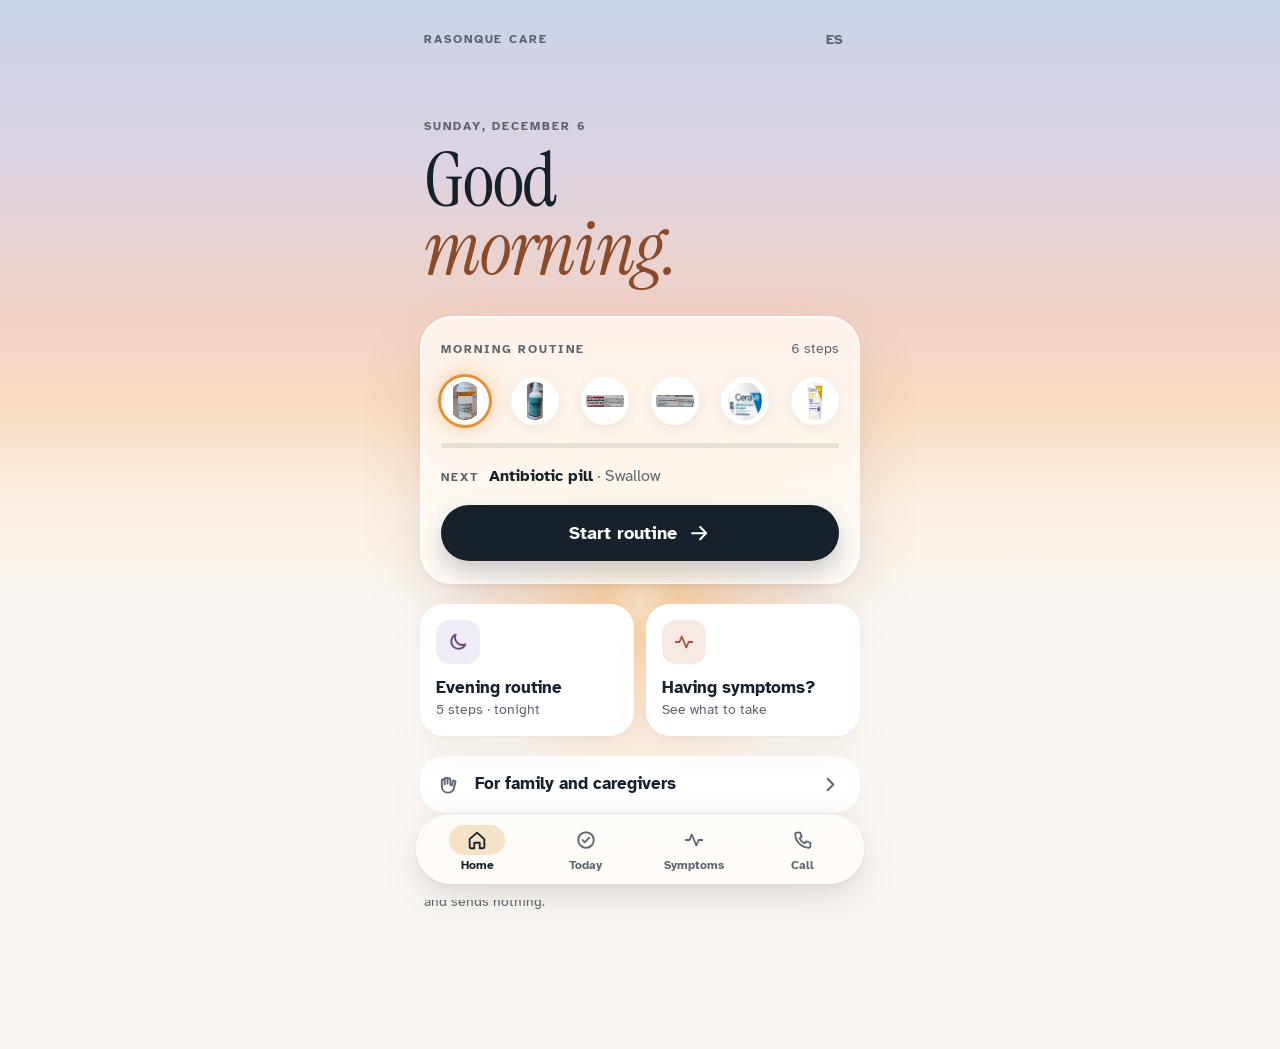
==== index.html @ ff978234 "v4.3: 'Having symptoms?' tile on Home Home pairs the other-half-of-the-day card with a 'Having sympt" ====
<!doctype html>
<html lang="en">
<head>
<meta charset="utf-8">
<meta name="viewport" content="width=device-width, initial-scale=1, viewport-fit=cover">
<title>Rasonque Supportive Care</title>
<meta name="description" content="Your guide to the medicines that prevent and treat Rasonque (daraxonrasib) side effects: the daily skin routine, mouth sores, nausea, diarrhea, and when to call your care team.">
<meta name="robots" content="noindex, nofollow">
<meta name="theme-color" content="#CDD5EA" media="(prefers-color-scheme: light)">
<meta name="theme-color" content="#141A36" media="(prefers-color-scheme: dark)">
<meta property="og:title" content="Rasonque Supportive Care">
<meta property="og:description" content="The daily skin routine and side-effect medicines for people taking Rasonque, from your Northwell care team.">
<meta property="og:type" content="website">
<meta property="og:url" content="https://rassupport.org/">
<meta property="og:image" content="https://rassupport.org/img/og.png">
<link rel="icon" href="favicon.svg" type="image/svg+xml">
<link rel="apple-touch-icon" href="img/apple-touch-icon.png">
<link rel="preconnect" href="https://fonts.googleapis.com">
<link rel="preconnect" href="https://fonts.gstatic.com" crossorigin>
<link rel="stylesheet" href="https://fonts.googleapis.com/css2?family=Instrument+Serif:ital@0;1&family=Atkinson+Hyperlegible:wght@400;700&display=swap">
<link rel="stylesheet" href="css/site.css">
<style>img{max-width:100%}[hidden]{display:none!important}</style>
</head>
<body>
<svg width="0" height="0" style="position:absolute" aria-hidden="true">
  <symbol id="i-home" viewBox="0 0 24 24"><path d="M4 11l8-7 8 7v9a1 1 0 0 1-1 1h-4v-6h-6v6H5a1 1 0 0 1-1-1z"/></symbol>
  <symbol id="i-check-c" viewBox="0 0 24 24"><path d="M12 20.5a8.5 8.5 0 1 0 0-17 8.5 8.5 0 0 0 0 17z"/><path d="M8.5 12.2l2.3 2.3 4.7-5"/></symbol>
  <symbol id="i-pulse" viewBox="0 0 24 24"><path d="M3 12h4l2.5-6 5 12 2.5-6H21"/></symbol>
  <symbol id="i-phone" viewBox="0 0 24 24"><path d="M5 4h4l1.5 4.5-2.2 1.6a11 11 0 0 0 5.6 5.6l1.6-2.2L20 15v4a1.5 1.5 0 0 1-1.6 1.5A15.5 15.5 0 0 1 3.5 5.6 1.5 1.5 0 0 1 5 4z"/></symbol>
  <symbol id="i-arrow" viewBox="0 0 24 24"><path d="M5 12h14M13 6l6 6-6 6"/></symbol>
  <symbol id="i-chev" viewBox="0 0 24 24"><path d="M9 6l6 6-6 6"/></symbol>
  <symbol id="i-back" viewBox="0 0 24 24"><path d="M15 6l-6 6 6 6"/></symbol>
  <symbol id="i-close" viewBox="0 0 24 24"><path d="M6 6l12 12M18 6L6 18"/></symbol>
  <symbol id="i-check" viewBox="0 0 24 24"><path d="M5 12.5l4.5 4.5L19 7.5"/></symbol>
  <symbol id="i-face" viewBox="0 0 24 24"><path d="M12 20.5a8.5 8.5 0 1 0 0-17 8.5 8.5 0 0 0 0 17zM9 10.2h.01M15 10.2h.01M9 14.5c.8.9 1.8 1.3 3 1.3s2.2-.4 3-1.3"/></symbol>
  <symbol id="i-body" viewBox="0 0 24 24"><path d="M12 6.4a2.2 2.2 0 1 0 0-4.4 2.2 2.2 0 0 0 0 4.4zM7 9.5h10l-1 6.5h-1.3l-.4 5.5H9.7l-.4-5.5H8z"/></symbol>
  <symbol id="i-pill" viewBox="0 0 24 24"><path d="M10.5 20.5a5 5 0 0 1-7-7l6-6a5 5 0 0 1 7 7zM7.5 10.5l6 6"/></symbol>
  <symbol id="i-sun" viewBox="0 0 24 24"><path d="M12 16a4 4 0 1 0 0-8 4 4 0 0 0 0 8zM12 2.5v2.5M12 19v2.5M2.5 12H5M19 12h2.5M5.3 5.3l1.8 1.8M16.9 16.9l1.8 1.8M5.3 18.7l1.8-1.8M16.9 7.1l1.8-1.8"/></symbol>
  <symbol id="i-moon" viewBox="0 0 24 24"><path d="M20 14.5A8 8 0 0 1 9.5 4a8 8 0 1 0 10.5 10.5z"/></symbol>
  <symbol id="i-clock" viewBox="0 0 24 24"><path d="M12 20.5a8.5 8.5 0 1 0 0-17 8.5 8.5 0 0 0 0 17zM12 7.5V12l3 2"/></symbol>
  <symbol id="i-info" viewBox="0 0 24 24"><circle cx="12" cy="12" r="8.5"/><path d="M12 11v5M12 8h.01"/></symbol>
  <symbol id="i-hands" viewBox="0 0 24 24"><path d="M4 13.5V8a1.5 1.5 0 0 1 3 0v4M7 11V6.5a1.5 1.5 0 0 1 3 0V11M10 10.5V7a1.5 1.5 0 0 1 3 0v5.5"/><path d="M4 13.5c0 4 2.5 7 6.5 7s6-3 6.5-6l1.3-5a1.4 1.4 0 0 0-2.7-.7L14.5 13"/></symbol>
  <symbol id="i-play" viewBox="0 0 24 24"><path d="M8 5.5v13l10-6.5z"/></symbol>
</svg>

<div class="sky" aria-hidden="true"><b class="am"></b><b class="pm"></b><i></i></div>

<div class="app">
<div class="lang-note" id="langNote" hidden>
  <svg class="ic"><use href="#i-info"/></svg>
  <p><b>La versión en español está en preparación.</b> The Spanish version will use the care team's translated patient guide.</p>
</div>

<main>

<!-- WELCOME (access code, per the narrative's Aim 2: "Patients will be given a unique code to log into the portal") -->
<section class="page" id="page-welcome" data-page hidden>
  <div class="bar inset">
    <span class="eyebrow onsky grow">Rasonque Care</span>
    <button class="lang" id="langBtn2" type="button" aria-controls="langNote" aria-label="Cambiar a español">ES</button>
  </div>
  <div class="hero inset">
    <h1>Welcome.</h1>
    <p class="lead">Your guide to the medicines that prevent and treat Rasonque side effects.</p>
  </div>
  <form class="glass code-form" id="codeForm" novalidate>
    <label for="codeIn">Enter the code from your care team</label>
    <input class="code-in" id="codeIn" name="code" type="text" inputmode="text" autocomplete="off" autocapitalize="characters" spellcheck="false" maxlength="10" placeholder="••••••">
    <p class="code-err" id="codeErr" hidden>Enter your code to continue.</p>
    <button class="btn" type="submit">Continue</button>
    <p class="note">Family members and caregivers can use the same code.</p>
  </form>
  <p class="proto-note">Prototype for review: any code works. Nothing you type is saved or sent.</p>
</section>

<!-- HOME: the routine, and nothing else -->
<section class="page" id="page-home" data-page>
  <div class="bar inset">
    <span class="eyebrow onsky grow">Rasonque Care</span>
    <button class="lang" id="langBtn" type="button" aria-expanded="false" aria-controls="langNote" aria-label="Cambiar a español">ES</button>
  </div>
  <div class="hero inset">
    <span class="eyebrow onsky" id="homeDate"></span>
    <h1>Good<br><i id="homeGreet">morning.</i></h1>
  </div>
  <div class="glass rcard">
    <div class="between"><span class="eyebrow" id="homeWhen">Morning routine</span><span class="count" id="homeCount">6 steps</span></div>
    <div class="chips" id="homeChips" aria-hidden="true">
      <span class="chip" data-step="pill"><img class="m" src="img/doxycycline.jpg" alt=""><span class="ok"><svg class="ic"><use href="#i-check"/></svg></span></span>
      <span class="chip" data-step="spray"><img class="s" src="img/hypochlorous.jpg" alt=""><span class="ok"><svg class="ic"><use href="#i-check"/></svg></span></span>
      <span class="chip" data-step="hc"><img src="img/hydrocortisone.jpg" alt=""><span class="ok"><svg class="ic"><use href="#i-check"/></svg></span></span>
      <span class="chip" data-step="tri"><img src="img/triamcinolone.jpg" alt=""><span class="ok"><svg class="ic"><use href="#i-check"/></svg></span></span>
      <span class="chip" data-step="moist"><img class="m" src="img/moisturizer.jpg" alt=""><span class="ok"><svg class="ic"><use href="#i-check"/></svg></span></span>
      <span class="chip" data-step="spf"><img class="s" src="img/sunscreen.jpg" alt=""><span class="ok"><svg class="ic"><use href="#i-check"/></svg></span></span>
    </div>
    <div class="bar-track" aria-hidden="true"><i id="homeBar"></i></div>
    <p class="nextline" id="homeNext"><span class="eyebrow">Next</span><span><b id="nextName">Antibiotic pill</b><span class="w" id="nextWhere"> · Swallow</span></span></p>
    <a class="btn" href="#routine"><span id="homeCta">Start routine</span><svg class="ic"><use href="#i-arrow"/></svg></a>
  </div>
  <div class="pair">
    <button class="tile dusk" type="button" id="homeOther">
      <span class="ico"><svg class="ic"><use id="homeOtherIcon" href="#i-moon"/></svg></span>
      <span><b id="homeOtherName">Evening routine</b><small id="homeOtherStatus">5 steps · tonight</small></span>
    </button>
    <a class="tile sym" href="#symptoms">
      <span class="ico"><svg class="ic"><use href="#i-pulse"/></svg></span>
      <span><b>Having symptoms?</b><small>See what to take</small></span>
    </a>
  </div>
  <a class="row" href="#caregivers"><svg class="ic"><use href="#i-hands"/></svg>For family and caregivers<svg class="ic chev"><use href="#i-chev"/></svg></a>
  <p class="note">From the Northwell Health patient guide <i>Supportive Medications for Rasonque (daraxonrasib)</i>, v1.11, September 2026. This guide does not replace your care team's instructions. This site stores nothing and sends nothing.</p>
</section>

<!-- ROUTINE -->
<section class="page" id="page-routine" data-page hidden>
  <div class="routine-top">
    <div class="bar">
      <a class="circ" href="#home" aria-label="Close routine"><svg class="ic"><use href="#i-close"/></svg></a>
      <span class="label grow" id="stepCount">Step 1 of 6</span>
      <span style="width:2.75rem" aria-hidden="true"></span>
    </div>
    <div class="dots inset" id="dots"></div>
  </div>

  <div id="stepView" style="display:contents">
   <div class="step-wrap" id="stepWrap">
    <div class="stage"><img id="stepImg" src="" alt=""><span class="cshadow"></span><button class="vid" type="button" aria-disabled="true" aria-label="How-to video, coming soon"><svg class="ic"><use href="#i-play"/></svg>Video coming soon</button></div>
    <div class="step-text inset">
      <div class="stepline"><span class="num" id="stepNum">1</span><span class="eyebrow" id="stepKind">Antibiotic</span></div>
      <h1 id="stepName">Antibiotic pill</h1>
      <p class="lead" id="stepNote"></p>
      <div class="facts">
        <span class="fact"><svg class="ic"><use id="whereIcon" href="#i-pill"/></svg><span id="stepWhere">Swallow</span></span>
        <span class="fact"><svg class="ic"><use href="#i-clock"/></svg><span id="stepWhen">Twice a day</span></span>
      </div>
    </div>
    <div class="actions">
      <button class="btn" type="button" id="nextBtn"><span id="nextLbl">Done, next step</span><svg class="ic"><use id="nextIcon" href="#i-arrow"/></svg></button>
      <button class="btn quiet" type="button" id="backBtn">Back</button>
    </div>
   </div>
  </div>

  <div id="doneView" hidden style="display:contents">
    <div class="done-wrap" id="doneWrap">
      <span class="sunburst" id="bigCheck"><svg viewBox="0 0 24 24" aria-hidden="true"><path d="M5 12.5l4.5 4.5L19 7.5"/></svg></span>
      <h1 id="doneTitle">Done for<br><i>this morning.</i></h1>
      <p class="lead" id="doneNote"></p>
    </div>
    <button class="daycard dusk" type="button" id="doneOther">
      <span class="ico"><svg class="ic"><use href="#i-moon"/></svg></span>
      <span class="grow"><b>Evening routine</b><small id="doneOtherStatus">5 steps · tonight</small></span>
      <svg class="ic"><use href="#i-chev"/></svg>
    </button>
    <div class="actions">
      <a class="btn" href="#home">Back to home</a>
      <button class="btn quiet" type="button" id="restartBtn">Start over</button>
    </div>
  </div>
</section>

<!-- TODAY -->
<section class="page" id="page-today" data-page hidden>
  <div class="intro inset" style="padding-top:.75rem">
    <span class="eyebrow onsky" id="todayDate"></span>
    <h1>Today</h1>
  </div>
  <div class="glass ringcard">
    <div class="ring">
      <svg viewBox="0 0 96 96" aria-hidden="true">
        <defs><linearGradient id="ringGrad" x1="0" y1="0" x2="1" y2="1"><stop offset="0" style="stop-color:var(--accent-2)"/><stop offset="1" style="stop-color:var(--accent)"/></linearGradient></defs>
        <circle class="trk" cx="48" cy="48" r="40" fill="none" stroke-width="9"/>
        <circle class="prg" id="ringP" cx="48" cy="48" r="40" fill="none" stroke="url(#ringGrad)" stroke-width="9" stroke-linecap="round" stroke-dasharray="0 251.3"/>
      </svg>
      <span class="n" id="ringN">0/6</span>
    </div>
    <div class="ring-t">
      <p class="ring-title" id="segSummary">6 steps left</p>
      <a class="soft" href="#routine">Walk me through it <svg class="ic"><use href="#i-arrow"/></svg></a>
    </div>
  </div>
  <div class="stack">
    <span class="eyebrow inset" id="segLabel">This morning</span>
    <div class="list" id="checkList" role="group" aria-labelledby="segLabel"></div>
  </div>
  <button class="daycard dusk" type="button" id="segSwap">
    <span class="ico"><svg class="ic"><use id="otherIcon" href="#i-moon"/></svg></span>
    <span class="grow"><b id="otherName">Evening</b><small id="otherStatus">5 steps · not started</small></span>
    <svg class="ic"><use href="#i-chev"/></svg>
  </button>
</section>

<!-- SYMPTOMS -->
<section class="page" id="page-symptoms" data-page hidden>
  <div class="intro inset" style="padding-top:1.5rem">
    <span class="eyebrow onsky">What to take</span>
    <h1>Symptoms</h1>
    <p class="lead">Tap what you're dealing with.</p>
  </div>
  <div class="stack">
    <a class="sym-card" href="#mouth">
      <span class="ph sym"><span class="duo"><img src="img/dexamethasone.jpg" alt=""><img src="img/clotrimazole.jpg" alt=""></span><span class="cshadow" style="width:3.75rem"></span></span>
      <span class="grow"><b>Mouth sores</b><small>Dexamethasone rinse and clotrimazole lozenge</small></span>
      <svg class="ic"><use href="#i-chev"/></svg>
    </a>
    <a class="sym-card" href="#nausea">
      <span class="ph sym"><img src="img/ondansetron.jpg" alt=""><span class="cshadow" style="width:3.6rem"></span></span>
      <span class="grow"><b>Nausea</b><small>Ondansetron. Dissolves in your mouth.</small></span>
      <svg class="ic"><use href="#i-chev"/></svg>
    </a>
    <a class="sym-card" href="#diarrhea">
      <span class="ph sym"><img src="img/loperamide.jpg" alt=""><span class="cshadow" style="width:3.4rem"></span></span>
      <span class="grow"><b>Diarrhea</b><small>Imodium (loperamide). Swallow.</small></span>
      <svg class="ic"><use href="#i-chev"/></svg>
    </a>
  </div>
  <a class="strip" href="#call"><svg class="ic"><use href="#i-phone"/></svg><span>Severe, lasting, or getting worse? Call us.</span><svg class="ic chev"><use href="#i-chev"/></svg></a>
  <p class="note">Use exactly as your care team directed.</p>
</section>

<!-- MOUTH SORES -->
<section class="page" id="page-mouth" data-page hidden>
  <div class="bar"><a class="circ" href="#symptoms" aria-label="Back to symptoms"><svg class="ic"><use href="#i-back"/></svg></a></div>
  <div class="head inset">
    <div class="t"><span class="eyebrow onsky">If you have</span><h1>Mouth sores</h1><p class="lead">Use these only if sores appear.</p></div>
  </div>
  <div class="stack">
    <div class="plan">
      <div class="medhead"><span class="ph xs"><img src="img/dexamethasone.jpg" alt="Dexamethasone oral solution bottle"><span class="cshadow"></span></span><span><b>Dexamethasone rinse</b><small>Solution</small></span></div>
      <div class="r"><span class="big acc">10 mL</span><span>swish for 2 minutes, then spit it out</span></div>
      <div class="r"><span class="big">3×<small>a day</small></span><span>only if you have mouth sores</span></div>
    </div>
    <div class="plan">
      <div class="medhead"><span class="ph xs"><img src="img/clotrimazole.jpg" alt="Clotrimazole troche bottle"><span class="cshadow"></span></span><span><b>Clotrimazole lozenge</b><small>Also called a "troche"</small></span></div>
      <div class="r"><span class="big acc">3×<small>a day</small></span><span>let it dissolve in your mouth, only if you have mouth sores</span></div>
    </div>
    <a class="strip" href="#call"><svg class="ic"><use href="#i-phone"/></svg><span>Severe, lasting, or getting worse? Call us.</span><svg class="ic chev"><use href="#i-chev"/></svg></a>
    <p class="note">Use exactly as your care team directed.</p>
  </div>
</section>

<!-- NAUSEA -->
<section class="page" id="page-nausea" data-page hidden>
  <div class="bar"><a class="circ" href="#symptoms" aria-label="Back to symptoms"><svg class="ic"><use href="#i-back"/></svg></a></div>
  <div class="head inset">
    <div class="t"><span class="eyebrow onsky">If you have</span><h1>Nausea</h1><p class="lead">Ondansetron. Dissolves in your mouth.</p></div>
    <span class="ph"><img src="img/ondansetron.jpg" alt="Ondansetron orally disintegrating tablets box"><span class="cshadow"></span></span>
  </div>
  <div class="stack">
    <div class="plan">
      <div class="r first"><span class="big acc">1–3<small>days</small></span><span>once a day, before your morning Rasonque dose</span></div>
      <div class="r"><span class="big it">After<small>day 3</small></span><span>only if you have nausea, up to 3 times a day</span></div>
    </div>
    <a class="strip" href="#call"><svg class="ic"><use href="#i-phone"/></svg><span>Severe, lasting, or getting worse? Call us.</span><svg class="ic chev"><use href="#i-chev"/></svg></a>
    <p class="note">Use exactly as your care team directed.</p>
  </div>
</section>

<!-- DIARRHEA -->
<section class="page" id="page-diarrhea" data-page hidden>
  <div class="bar"><a class="circ" href="#symptoms" aria-label="Back to symptoms"><svg class="ic"><use href="#i-back"/></svg></a></div>
  <div class="head inset">
    <div class="t"><span class="eyebrow onsky">If you have</span><h1>Diarrhea</h1><p class="lead">Imodium (loperamide). Swallow.</p></div>
    <span class="ph"><img src="img/loperamide.jpg" alt="Imodium A-D loperamide caplets box"><span class="cshadow"></span></span>
  </div>
  <div class="stack">
    <div class="plan">
      <div class="r first"><span class="big acc">4 mg</span><span>after the first loose stool</span></div>
      <div class="r"><span class="big acc">2 mg</span><span>every 4 hours, or after each unformed stool</span></div>
      <div class="r"><span class="big it">Stop</span><span>after 12 hours with no diarrhea</span></div>
      <div class="r"><span class="big">16 mg</span><span>is the most in 24 hours</span></div>
    </div>
    <a class="strip" href="#call"><svg class="ic"><use href="#i-phone"/></svg><span>More than 3 liquid stools in a day? Call us.</span><svg class="ic chev"><use href="#i-chev"/></svg></a>
    <p class="note">Use exactly as your care team directed.</p>
  </div>
</section>

<!-- CALL -->
<section class="page dark" id="page-call" data-page hidden>
  <div class="stars" aria-hidden="true"><i></i><i></i><i></i><i></i><i></i></div>
  <div class="bar"><a class="circ" href="#home" aria-label="Back to home"><svg class="ic"><use href="#i-back"/></svg></a></div>
  <div class="intro inset" style="padding-top:.75rem">
    <span class="eyebrow">Day or night</span>
    <h1>Call us <i>if…</i></h1>
  </div>
  <div class="reasons inset">
    <p><span>Symptoms are <b>severe</b>, <b>don't go away</b>, or <b>get worse</b>.</span></p>
    <p><span><b>More than 3 liquid stools</b> in a day.</span></p>
    <p><span>You have <b>any questions or concerns</b>.</span></p>
  </div>
  <div class="card light">
    <div style="display:flex;flex-direction:column;gap:.375rem">
      <span class="eyebrow">GI oncology clinic</span>
      <span class="num-big"><span class="ph-fill">Clinic phone</span></span>
    </div>
    <a class="btn" href="tel:"><svg class="ic"><use href="#i-phone"/></svg>Call the clinic</a>
    <div class="afterh"><span>After hours</span><b class="ph-fill">After-hours number</b></div>
  </div>
  <p class="fine inset"><b>Emergency?</b> Call 911.</p>
</section>

<!-- CAREGIVERS -->
<section class="page" id="page-caregivers" data-page hidden>
  <div class="bar"><a class="circ" href="#home" aria-label="Back to home"><svg class="ic"><use href="#i-back"/></svg></a></div>
  <div class="intro inset">
    <span class="eyebrow onsky">For family and caregivers</span>
    <h1>Helping someone on Rasonque</h1>
    <p class="lead">The skin routine is the part most people need help with.</p>
  </div>
  <div class="card">
    <ul>
      <li>Line up everything in the order it goes on: the antibiotic pill, the spray, two creams, moisturizer and sunscreen.</li>
      <li>Apply the triamcinolone cream and moisturizer to the back and trunk.</li>
      <li>Set two reminders a day, morning and evening.</li>
      <li>Know <a href="#call">when to call the care team</a>.</li>
    </ul>
  </div>
  <div class="video"><span class="play"><svg class="ic"><use href="#i-play"/></svg></span><p><b>Video: applying cream to someone's back</b><br>Coming soon.</p></div>
  <a class="btn" href="#routine" style="margin-top:auto">See the routine</a>
</section>

</main>

<nav class="tabs" id="tabs" aria-label="Main">
  <div class="pill">
    <a href="#home" data-tab="home"><span class="cap"><svg class="ic"><use href="#i-home"/></svg></span>Home</a>
    <a href="#today" data-tab="today"><span class="cap"><svg class="ic"><use href="#i-check-c"/></svg></span>Today</a>
    <a href="#symptoms" data-tab="symptoms"><span class="cap"><svg class="ic"><use href="#i-pulse"/></svg></span>Symptoms</a>
    <a href="#call" data-tab="call"><span class="cap"><svg class="ic"><use href="#i-phone"/></svg></span>Call</a>
  </div>
</nav>
</div>
<script src="js/app.js"></script>
</body>
</html>
---- css/site.css ----
/* v4.2. A sky at the top of every screen follows the routine you are on: dawn for the morning routine,
   a light lilac dusk for the evening one, a night sky on Call. It always fades to warm paper before small text
   sits on it. Display type is Instrument Serif; body text is Atkinson Hyperlegible. Amber means progress. */
:root{
  --bg:#FBF8F3; --surface:#FFFFFF; --tint:#FBF4EA; --fg:#16212C; --muted:#5D6570;
  --line:#F3EFE8; --track:rgba(22,33,44,.1); --check-off:#CFCAC0;
  --btn-bg:#16212C; --btn-fg:#FFFFFF; --shadow-btn:0 12px 26px rgba(22,33,44,.22);
  --glass:rgba(255,253,250,.76); --glass-edge:rgba(255,255,255,.8); --glass-hi:rgba(255,255,255,.95);
  --glass-shadow:0 24px 60px rgba(140,90,60,.16),0 2px 6px rgba(140,90,60,.06);
  --card-shadow:0 1px 2px rgba(60,40,20,.04),0 14px 34px rgba(140,90,60,.08);
  --frost:rgba(255,255,255,.72);
  --accent:#E2913A; --accent-2:#F2BE7E; --accent-text:#9A5A1E; --glow:rgba(226,145,58,.6); --halo:rgba(226,145,58,.16);
  --danger:#9A3B26; --danger-soft:#F8E6DE; --danger-muted:#A6503C;
  --cshadow:rgba(22,33,44,.2); --focus:#2F66B8;
  --head:#16212C; --italic:#8A4B2A; --italic-pm:#6B4A80; --soft:rgba(22,33,44,.64);
  --moon-bg:#F0ECF6; --moon:#6B4A80; --sun-bg:#FBF0E4; --sun-ink:#9A5A1E; --sym-bg:#F8EAE3; --sym:#A6503C;
  --navglass:rgba(255,253,250,.86); --navedge:rgba(255,255,255,.85); --navshadow:0 14px 36px rgba(70,50,40,.14),0 2px 6px rgba(70,50,40,.06); --cap:#F5E2C8;
  --home-am:linear-gradient(180deg,#C9D3E8 0%,#DCD3E3 26%,#F0D2C6 52%,#F8DCC2 68%,#FBF0E3 84%,#FBF8F3 100%);
  --home-pm:linear-gradient(180deg,#C6C2DD 0%,#D5C6DB 26%,#E6CBCB 52%,#F1D7C9 68%,#F9ECE2 84%,#FBF8F3 100%);
  --band-am:linear-gradient(180deg,#CDD5EA 0%,#E0D6E5 30%,#F2D6C8 56%,#F9E3CF 76%,#FBF8F3 100%);
  --band-pm:linear-gradient(180deg,#C7C5E0 0%,#D8C8DE 30%,#ECD2CF 56%,#F8E3D5 76%,#FBF8F3 100%);
  --sun-am:radial-gradient(circle,rgba(255,236,206,1) 0%,rgba(255,214,166,.85) 9%,rgba(255,196,140,.35) 22%,rgba(255,196,140,0) 46%);
  --sun-pm:radial-gradient(circle,rgba(255,222,204,.95) 0%,rgba(244,186,170,.6) 9%,rgba(232,156,150,.22) 22%,rgba(232,156,150,0) 46%);
  --strip-am:#CDD5EA; --strip-pm:#C7C5E0; --strip-home-am:#C9D3E8; --strip-home-pm:#C6C2DD;
  --display:"Instrument Serif",Georgia,"Times New Roman",serif;
  --body:"Atkinson Hyperlegible","Segoe UI",Roboto,Helvetica,Arial,sans-serif;
}
@media (prefers-color-scheme:dark){
  :root:not([data-theme="light"]){
    --bg:#11152B; --surface:#1B2042; --tint:#F4EEE6; --fg:#EEF0F5; --muted:#A9B0C2;
    --line:#272D52; --track:rgba(255,255,255,.12); --check-off:#4C5378;
    --btn-bg:#F3EEE6; --btn-fg:#16212C; --shadow-btn:0 12px 26px rgba(0,0,0,.35);
    --glass:rgba(30,35,70,.72); --glass-edge:rgba(255,255,255,.08); --glass-hi:rgba(255,255,255,.06);
    --glass-shadow:0 24px 60px rgba(0,0,0,.4); --card-shadow:none; --frost:rgba(255,255,255,.1);
    --accent:#EBA455; --accent-2:#F5C88E; --accent-text:#F0B572; --glow:rgba(235,164,85,.5); --halo:rgba(235,164,85,.18);
    --danger:#F2A58F; --danger-soft:#3A2228; --danger-muted:#E3907A;
    --cshadow:rgba(0,0,0,.5); --focus:#8FC1EE;
    --head:#F6F2EC; --italic:#FFD2AE; --italic-pm:#DCC6F0; --soft:rgba(255,255,255,.74);
    --moon-bg:rgba(255,255,255,.08); --moon:#DCC6F0; --sun-bg:rgba(255,255,255,.08); --sun-ink:#F0B572; --sym-bg:rgba(255,255,255,.08); --sym:#F2A58F;
    --navglass:rgba(30,35,70,.84); --navedge:rgba(255,255,255,.08); --navshadow:0 14px 36px rgba(0,0,0,.4); --cap:rgba(235,164,85,.24);
    --home-am:linear-gradient(180deg,#141A36 0%,#222954 28%,#3E3768 50%,#6E4C70 68%,#2C2A4E 86%,#11152B 100%);
    --home-pm:linear-gradient(180deg,#0F1330 0%,#1E2350 30%,#3A3466 55%,#5A4068 70%,#261F44 86%,#11152B 100%);
    --band-am:linear-gradient(180deg,#1C2248 0%,#2E2F5E 35%,#3E355F 60%,#11152B 100%);
    --band-pm:linear-gradient(180deg,#161B40 0%,#282A58 35%,#382F58 60%,#11152B 100%);
    --sun-am:radial-gradient(circle,rgba(255,190,140,.5) 0%,rgba(240,150,110,.28) 10%,rgba(240,150,110,0) 42%);
    --sun-pm:radial-gradient(circle,rgba(255,170,140,.42) 0%,rgba(220,130,120,.22) 10%,rgba(220,130,120,0) 42%);
    --strip-am:#1C2248; --strip-pm:#161B40; --strip-home-am:#141A36; --strip-home-pm:#0F1330;
    color-scheme:dark;
  }
}
:root[data-theme="dark"]{
  --bg:#11152B; --surface:#1B2042; --tint:#F4EEE6; --fg:#EEF0F5; --muted:#A9B0C2;
  --line:#272D52; --track:rgba(255,255,255,.12); --check-off:#4C5378;
  --btn-bg:#F3EEE6; --btn-fg:#16212C; --shadow-btn:0 12px 26px rgba(0,0,0,.35);
  --glass:rgba(30,35,70,.72); --glass-edge:rgba(255,255,255,.08); --glass-hi:rgba(255,255,255,.06);
  --glass-shadow:0 24px 60px rgba(0,0,0,.4); --card-shadow:none; --frost:rgba(255,255,255,.1);
  --accent:#EBA455; --accent-2:#F5C88E; --accent-text:#F0B572; --glow:rgba(235,164,85,.5); --halo:rgba(235,164,85,.18);
  --danger:#F2A58F; --danger-soft:#3A2228; --danger-muted:#E3907A;
  --cshadow:rgba(0,0,0,.5); --focus:#8FC1EE;
  --head:#F6F2EC; --italic:#FFD2AE; --italic-pm:#DCC6F0; --soft:rgba(255,255,255,.74);
  --moon-bg:rgba(255,255,255,.08); --moon:#DCC6F0; --sun-bg:rgba(255,255,255,.08); --sun-ink:#F0B572; --sym-bg:rgba(255,255,255,.08); --sym:#F2A58F;
  --navglass:rgba(30,35,70,.84); --navedge:rgba(255,255,255,.08); --navshadow:0 14px 36px rgba(0,0,0,.4); --cap:rgba(235,164,85,.24);
  --home-am:linear-gradient(180deg,#141A36 0%,#222954 28%,#3E3768 50%,#6E4C70 68%,#2C2A4E 86%,#11152B 100%);
  --home-pm:linear-gradient(180deg,#0F1330 0%,#1E2350 30%,#3A3466 55%,#5A4068 70%,#261F44 86%,#11152B 100%);
  --band-am:linear-gradient(180deg,#1C2248 0%,#2E2F5E 35%,#3E355F 60%,#11152B 100%);
  --band-pm:linear-gradient(180deg,#161B40 0%,#282A58 35%,#382F58 60%,#11152B 100%);
  --sun-am:radial-gradient(circle,rgba(255,190,140,.5) 0%,rgba(240,150,110,.28) 10%,rgba(240,150,110,0) 42%);
  --sun-pm:radial-gradient(circle,rgba(255,170,140,.42) 0%,rgba(220,130,120,.22) 10%,rgba(220,130,120,0) 42%);
  --strip-am:#1C2248; --strip-pm:#161B40; --strip-home-am:#141A36; --strip-home-pm:#0F1330;
  color-scheme:dark;
}
/* Evening: the sky stays light; only its hue and the heading accent shift. */
body[data-seg="pm"]{--italic:var(--italic-pm)}

*{box-sizing:border-box}
html,body{min-height:100%}
body{margin:0;background:var(--bg);color:var(--fg);font-family:var(--body);font-size:16px;line-height:1.45;-webkit-font-smoothing:antialiased;position:relative;overflow-x:hidden}
body{--strip:var(--strip-am)}
body[data-seg="pm"]{--strip:var(--strip-pm)}
body[data-page="home"]{--strip:var(--strip-home-am)}
body[data-page="home"][data-seg="pm"]{--strip:var(--strip-home-pm)}
body::before{content:"";position:fixed;inset:0 0 auto;height:env(safe-area-inset-top,0px);z-index:20;background:var(--strip)}
body.on-dark{--strip:#19203F;background-color:#19203F;background-image:radial-gradient(460px 460px at 100% -60px,rgba(255,222,190,.2),rgba(255,222,190,0) 60%),radial-gradient(700px 420px at 50% 112%,rgba(240,150,120,.42),rgba(240,150,120,0) 62%),linear-gradient(180deg,#19203F 0%,#252C56 34%,#40396A 60%,#6A4C74 82%,#85587A 100%);background-attachment:fixed}
a{color:inherit}
button{font-family:inherit;color:inherit}
:focus-visible{outline:3px solid var(--focus);outline-offset:2px}
h1{font-family:var(--display);font-weight:400;font-size:3.375rem;line-height:.94;letter-spacing:-.012em;margin:0;color:var(--head);text-wrap:balance}
h1 i{color:var(--italic)}
p{margin:0}
svg.ic{width:1.35em;height:1.35em;fill:none;stroke:currentColor;stroke-width:2;stroke-linecap:round;stroke-linejoin:round;flex:none}
.eyebrow{font-size:.75rem;letter-spacing:.16em;text-transform:uppercase;font-weight:700;color:var(--muted)}
.onsky{color:var(--soft)}
.lead{color:var(--muted);font-size:1.125rem;line-height:1.4}
.cshadow{display:block;height:8px;border-radius:50%;background:radial-gradient(ellipse at center,var(--cshadow),transparent 70%);margin-top:-2px}
.grow{flex:1;min-width:0}
.stack{display:flex;flex-direction:column;gap:.75rem}
.inset{padding-left:.25rem;padding-right:.25rem}
@keyframes fi1{from{opacity:0;transform:translateY(10px)}to{opacity:1;transform:none}}
@keyframes fi2{from{opacity:0;transform:translateY(10px)}to{opacity:1;transform:none}}
@keyframes fi3{from{opacity:0;transform:translateY(10px)}to{opacity:1;transform:none}}
@keyframes fi4{from{opacity:0;transform:translateY(10px)}to{opacity:1;transform:none}}
@keyframes fi5{from{opacity:0;transform:translateY(10px)}to{opacity:1;transform:none}}
@keyframes fi6{from{opacity:0;transform:translateY(10px)}to{opacity:1;transform:none}}
@keyframes rise{from{opacity:0;transform:translateY(10px)}to{opacity:1;transform:none}}
@keyframes sunrise{from{opacity:0;transform:translateY(40px) scale(.7)}to{opacity:1;transform:none}}
@keyframes draw{to{stroke-dashoffset:0}}
@keyframes glow{0%,100%{opacity:.85}50%{opacity:1}}

/* The sky: one layer per routine, crossfaded. Its height and sun position depend on the screen. */
body{--sky-h:360px;--sun-top:70px;--sun-x:70%}
body[data-page="home"]{--sky-h:600px;--sun-top:300px;--sun-x:50%}
body[data-page="routine"]{--sky-h:420px;--sun-top:170px;--sun-x:50%}
body[data-page="routine"].done-view{--sky-h:580px;--sun-top:60px}
body[data-page="today"]{--sky-h:400px;--sun-top:150px;--sun-x:50%}
body[data-page="welcome"]{--sky-h:460px;--sun-top:190px;--sun-x:50%}
.sky{position:absolute;left:0;right:0;top:0;height:calc(var(--sky-h) + 360px);z-index:0;pointer-events:none;overflow:hidden}
.sky b{position:absolute;left:0;right:0;top:0;height:var(--sky-h);transition:opacity .8s ease,height .45s ease}
.sky .am{background:var(--band-am)}
.sky .pm{background:var(--band-pm);opacity:0}
body[data-page="home"] .sky .am{background:var(--home-am)}
body[data-page="home"] .sky .pm{background:var(--home-pm)}
body[data-seg="pm"] .sky .pm{opacity:1}
.sky i{position:absolute;left:var(--sun-x);top:var(--sun-top);width:600px;height:600px;margin-left:-300px;border-radius:50%;background:var(--sun-am);transition:top .45s ease}
body[data-seg="pm"] .sky i{background:var(--sun-pm)}
body.on-dark .sky{display:none}

.app{position:relative;z-index:1;max-width:480px;margin:0 auto;min-height:100vh;min-height:100dvh;display:flex;flex-direction:column}
main{flex:1;display:flex;flex-direction:column}
.page{flex:1;display:flex;flex-direction:column;gap:1.25rem;padding-block:1.1rem 1.75rem;padding-left:max(20px,env(safe-area-inset-left,0px));padding-right:max(20px,env(safe-area-inset-right,0px))}

/* Bars and small controls */
.bar{display:flex;align-items:center;gap:.75rem;min-height:2.75rem}
.lang{height:2.75rem;min-width:2.75rem;padding:0 .75rem;border:0;border-radius:1.4rem;background:transparent;color:var(--soft);font-weight:700;font-size:.875rem;cursor:pointer}
.circ{width:2.75rem;height:2.75rem;border-radius:50%;background:var(--frost);-webkit-backdrop-filter:blur(16px);backdrop-filter:blur(16px);box-shadow:inset 0 1px 0 var(--glass-hi);display:inline-flex;align-items:center;justify-content:center;text-decoration:none;color:var(--fg);border:0;cursor:pointer;flex:none}
.lang-note{position:relative;z-index:2;background:var(--surface);font-size:.875rem;padding-block:.6rem;padding-left:max(24px,env(safe-area-inset-left,0px));padding-right:max(24px,env(safe-area-inset-right,0px));display:flex;gap:.6rem;align-items:flex-start}
.intro{display:flex;flex-direction:column;gap:.625rem}
.hero{display:flex;flex-direction:column;gap:.75rem;padding-top:2.25rem}
.hero h1{font-size:4.75rem;line-height:.9;letter-spacing:-.016em}
@media (max-width:359px){.hero h1{font-size:4rem}}

/* Glass and cards */
.glass{background:var(--glass);-webkit-backdrop-filter:blur(28px) saturate(1.4);backdrop-filter:blur(28px) saturate(1.4);border:1px solid var(--glass-edge);box-shadow:inset 0 1px 0 var(--glass-hi),var(--glass-shadow);border-radius:2rem}
.rcard{padding:1.375rem 1.25rem;display:flex;flex-direction:column;gap:1.125rem;margin-top:.75rem}
.card{background:var(--surface);border-radius:2rem;padding:1.5rem;display:flex;flex-direction:column;gap:1.125rem;box-shadow:var(--card-shadow)}
.count{font-size:.875rem;color:var(--muted);font-variant-numeric:tabular-nums}
.between{display:flex;justify-content:space-between;align-items:baseline;gap:1rem}
.chips{display:flex;justify-content:space-between;align-items:center;gap:.25rem}
.chip{--c:min(3rem,calc((min(100vw,480px) - 100px) / 6));position:relative;width:var(--c);height:var(--c);border-radius:50%;background:#FFFFFF;display:flex;align-items:center;justify-content:center;flex:none;box-shadow:0 4px 14px rgba(22,33,44,.08);transition:box-shadow .25s}
.chip img{width:80%;height:80%;object-fit:contain;border-radius:50%;transition:opacity .25s}
.chip img.s{width:64%}
.chip img.m{width:72%}
.chip.done img{opacity:.5}
.chip.next{box-shadow:0 0 0 3px var(--accent),0 0 24px var(--glow)}
.chip .ok{position:absolute;right:-3px;bottom:-3px;width:20px;height:20px;border-radius:50%;background:#16212C;border:2px solid #FFFFFF;display:none;align-items:center;justify-content:center;color:#FFFFFF}
.chip.done .ok{display:flex}
.chip .ok svg.ic{width:11px;height:11px;stroke-width:3.4}
.bar-track{height:5px;border-radius:3px;background:var(--track);overflow:hidden}
.bar-track i{display:block;height:100%;width:0;border-radius:3px;background:linear-gradient(90deg,var(--accent-2),var(--accent));transition:width .35s ease}
.nextline{display:flex;align-items:baseline;gap:.625rem;font-size:1rem;line-height:1.3}
.nextline .w{color:var(--muted)}
.btn{display:flex;align-items:center;justify-content:center;gap:.6rem;height:3.5rem;border-radius:1.75rem;border:0;background:var(--btn-bg);color:var(--btn-fg);font-weight:700;font-size:1.125rem;text-decoration:none;cursor:pointer;width:100%;box-shadow:var(--shadow-btn)}
.btn.quiet{background:transparent;color:var(--muted);height:2.75rem;font-size:1rem;box-shadow:none}
.btn:hover{filter:brightness(1.06)}

/* The other half of the day: a white card with a moon in the morning, a sun in the evening */
.daycard{display:flex;align-items:center;gap:.875rem;width:100%;border:0;border-radius:1.5rem;padding:.75rem 1.125rem .75rem .875rem;text-align:left;cursor:pointer;font:inherit;text-decoration:none;background:var(--surface);color:var(--fg);box-shadow:var(--card-shadow)}
.daycard .ico{width:3.25rem;height:3.25rem;border-radius:1rem;display:flex;align-items:center;justify-content:center;flex:none}
.daycard.dusk .ico{background:var(--moon-bg);color:var(--moon)}
.daycard.dawn .ico{background:var(--sun-bg);color:var(--sun-ink)}
.daycard b{display:block;font-size:1.125rem;line-height:1.2}
.daycard small{display:block;font-size:.875rem;line-height:1.35;color:var(--muted)}
.daycard > svg.ic{color:var(--muted)}
@media (hover:hover){.daycard:hover{transform:translateY(-2px);box-shadow:0 16px 36px rgba(140,90,60,.14)}}
.daycard{transition:transform .2s,box-shadow .2s}
/* Home: the other half of the day and the way into Symptoms, as two equal tiles */
.pair{display:grid;grid-template-columns:repeat(2,minmax(0,1fr));gap:.75rem}
.tile{display:flex;flex-direction:column;justify-content:space-between;align-items:flex-start;gap:.875rem;min-height:8rem;padding:1rem;border:0;border-radius:1.5rem;background:var(--surface);color:var(--fg);box-shadow:var(--card-shadow);text-align:left;text-decoration:none;font:inherit;cursor:pointer;transition:transform .2s,box-shadow .2s}
.tile .ico{width:2.75rem;height:2.75rem;border-radius:.875rem;display:flex;align-items:center;justify-content:center;flex:none}
.tile .ico svg.ic{width:1.375rem;height:1.375rem}
.tile.dusk .ico{background:var(--moon-bg);color:var(--moon)}
.tile.dawn .ico{background:var(--sun-bg);color:var(--sun-ink)}
.tile.sym .ico{background:var(--sym-bg);color:var(--sym)}
.tile b{display:block;font-size:1.0625rem;line-height:1.2}
.tile small{display:block;font-size:.875rem;line-height:1.35;color:var(--muted);margin-top:.2rem}
@media (hover:hover){.tile:hover{transform:translateY(-2px);box-shadow:0 16px 36px rgba(140,90,60,.14)}}
@media (prefers-reduced-motion:no-preference){
  #page-home .hero{animation:rise .6s ease-out both}
  #page-home .rcard{animation:rise .6s .08s ease-out both}
  #page-home .pair{animation:rise .6s .16s ease-out both}
  body[data-page="home"] .sky i{animation:glow 6s ease-in-out infinite}
}

/* Rows and notes */
.row{background:var(--surface);border-radius:1.5rem;padding:1rem 1.125rem;display:flex;align-items:center;gap:.875rem;text-decoration:none;color:var(--fg);font-weight:700;font-size:1.0625rem;box-shadow:var(--card-shadow)}
.row svg.ic{color:var(--muted)}
.row .chev{margin-left:auto}
.note{color:var(--muted);font-size:.875rem;line-height:1.4;padding-left:.25rem;padding-right:.25rem}

/* Routine */
.routine-top{display:flex;flex-direction:column;gap:.875rem}
.routine-top .label{font-size:.875rem;font-weight:700;color:var(--soft);text-align:center;font-variant-numeric:tabular-nums}
.dots{display:flex;gap:.375rem}
.dots i{flex:1;height:5px;border-radius:3px;background:var(--track);transition:background .25s}
.dots i.on{background:var(--accent)}
.step-wrap{display:flex;flex-direction:column;flex:1;gap:1.4rem}
.stage{position:relative;height:20.5rem;border-radius:2rem;background:radial-gradient(70% 62% at 50% 58%,#FFF2E0 0%,rgba(255,255,255,.97) 62%);border:1px solid rgba(255,255,255,.9);box-shadow:inset 0 1px 0 #FFFFFF,0 24px 60px rgba(140,90,60,.14),0 2px 6px rgba(140,90,60,.05);display:flex;flex-direction:column;align-items:center;justify-content:center;padding:1.875rem}
.stage img{max-width:100%;max-height:13.75rem;object-fit:contain}
.stage .cshadow{width:58%;height:14px;margin-top:2px;background:radial-gradient(ellipse at center,rgba(22,33,44,.2),transparent 70%)}
.vid{position:absolute;right:.875rem;bottom:.875rem;display:inline-flex;align-items:center;gap:.4rem;height:2.25rem;padding:0 .875rem 0 .7rem;border-radius:1.125rem;border:0;background:#16212C;color:#FFFFFF;font-weight:700;font-size:.75rem;opacity:.88;cursor:default}
.vid svg.ic{width:1rem;height:1rem;fill:currentColor;stroke:none}
.step-text{display:flex;flex-direction:column;gap:.625rem}
.stepline{display:flex;align-items:center;gap:.625rem}
.num{width:1.75rem;height:1.75rem;border-radius:50%;background:var(--accent);color:#16212C;font-weight:700;font-size:.875rem;display:inline-flex;align-items:center;justify-content:center;flex:none}
.step-text h1{font-size:2.625rem;line-height:1;letter-spacing:-.01em;color:var(--fg)}
.step-text .lead{font-size:1rem;line-height:1.45}
.facts{display:flex;gap:.625rem;flex-wrap:wrap;padding-top:.25rem}
.fact{display:inline-flex;align-items:center;gap:.5rem;min-height:2.75rem;padding:0 1rem;border-radius:1.375rem;background:var(--surface);box-shadow:0 1px 2px rgba(60,40,20,.05);font-weight:700;font-size:1rem}
.actions{margin-top:auto;display:flex;flex-direction:column;gap:.375rem;padding-top:.5rem}
.done-wrap{display:flex;flex-direction:column;align-items:center;text-align:center;gap:1.375rem;padding-top:1.5rem}
.sunburst{width:7rem;height:7rem;border-radius:50%;background:radial-gradient(circle at 38% 32%,#FCD9A2 0%,var(--accent) 72%);display:flex;align-items:center;justify-content:center;box-shadow:0 0 0 14px var(--halo),0 0 0 32px rgba(226,145,58,.08),0 24px 60px rgba(226,145,58,.45)}
.sunburst svg{width:3.25rem;height:3.25rem;fill:none;stroke:#16212C;stroke-width:2.4;stroke-linecap:round;stroke-linejoin:round}
.sunburst path{stroke-dasharray:24;stroke-dashoffset:0}
.done-wrap h1{font-size:3.5rem;line-height:.95;margin-top:.6rem;color:var(--fg)}
.done-wrap .lead{max-width:20rem}
@media (prefers-reduced-motion:no-preference){
  .step-wrap.a1{animation:fi1 .32s ease-out both}.step-wrap.a2{animation:fi2 .32s ease-out both}.step-wrap.a3{animation:fi3 .32s ease-out both}
  .step-wrap.a4{animation:fi4 .32s ease-out both}.step-wrap.a5{animation:fi5 .32s ease-out both}.step-wrap.a6{animation:fi6 .32s ease-out both}
  .sunburst.go{animation:sunrise .7s cubic-bezier(.2,.8,.2,1) both}
  .sunburst.go path{stroke-dashoffset:24;animation:draw .45s .55s ease-out forwards}
  .done-wrap.go h1{animation:rise .6s .3s ease-out both}
  .done-wrap.go .lead{animation:rise .6s .4s ease-out both}
}

/* Photo squares */
.ph{width:6.25rem;height:6.25rem;border-radius:1.75rem;background:#FFFFFF;display:flex;flex-direction:column;align-items:center;justify-content:center;flex:none;overflow:hidden;box-shadow:0 14px 34px rgba(140,90,60,.14)}
.ph img{max-width:4.4rem;max-height:4.1rem;object-fit:contain}
.ph .cshadow{width:3.75rem;height:9px;margin-top:0;background:radial-gradient(ellipse at center,rgba(22,33,44,.2),transparent 70%)}
.ph.sym{width:5.75rem;height:5.75rem;border-radius:1.5rem;background:var(--tint);box-shadow:none}
.ph.sym img{max-width:3.9rem;max-height:3.2rem}
.ph.sym .duo{display:flex;align-items:flex-end;gap:2px}
.ph.sym .duo img{max-height:3.4rem}
.ph.sym .duo img + img{max-height:2.75rem}
.ph.xs{width:3.5rem;height:3.5rem;border-radius:1rem;background:var(--tint);box-shadow:none}
.ph.xs img{max-width:2.4rem;max-height:2.5rem}
.ph.xs .cshadow{width:1.9rem;height:6px;margin-top:-1px}

/* Today */
.ringcard{display:flex;align-items:center;gap:1.25rem;padding:1.25rem 1.375rem}
.ring{position:relative;width:6rem;height:6rem;flex:none}
.ring svg{width:100%;height:100%;transform:rotate(-90deg)}
.ring .trk{stroke:var(--track)}
@media (prefers-reduced-motion:no-preference){.ring .prg{transition:stroke-dasharray .4s ease}}
.ring .n{position:absolute;inset:0;display:flex;align-items:center;justify-content:center;font-family:var(--display);font-size:2.125rem;letter-spacing:-.01em;font-variant-numeric:tabular-nums}
.ring-t{display:flex;flex-direction:column;gap:.25rem;min-width:0}
.ring-title{font-family:var(--display);font-size:1.875rem;line-height:1}
.soft{display:inline-flex;align-items:center;gap:.375rem;min-height:2.5rem;font-weight:700;font-size:1rem;color:var(--fg);text-decoration:none}
.soft svg.ic{width:1.1em;height:1.1em}
.list{background:var(--surface);border-radius:1.75rem;overflow:hidden;display:flex;flex-direction:column;box-shadow:var(--card-shadow)}
.list button{display:flex;align-items:center;gap:.875rem;width:100%;height:3.375rem;padding:0 1.125rem;background:transparent;border:0;border-top:1px solid var(--line);text-align:left;color:var(--fg);cursor:pointer;font-weight:700;font-size:1.125rem}
.list button.first{border-top:0}
.box{width:1.75rem;height:1.75rem;border-radius:50%;box-shadow:inset 0 0 0 2px var(--check-off);display:flex;align-items:center;justify-content:center;flex:none;color:#16212C;transform:scale(.96);transition:background .15s,box-shadow .15s,transform .15s}
.box svg.ic{width:.95rem;height:.95rem;stroke-width:3;opacity:0;transition:opacity .15s}
.list button.next .box{box-shadow:inset 0 0 0 2px var(--accent),0 0 12px var(--glow)}
.list button[aria-pressed="true"] .box{background:var(--accent);box-shadow:none;transform:scale(1)}
.list button[aria-pressed="true"] .box svg.ic{opacity:1}
.list button[aria-pressed="true"] .lbl{color:var(--muted);text-decoration:line-through}
.lbl{transition:color .15s}

/* Symptoms list and symptom screens */
.sym-card{display:flex;align-items:center;gap:1rem;background:var(--surface);border-radius:1.75rem;padding:1rem 1.125rem 1rem 1rem;text-decoration:none;color:var(--fg);box-shadow:var(--card-shadow);transition:transform .2s,box-shadow .2s}
.sym-card b{display:block;font-size:1.25rem;line-height:1.2}
.sym-card small{display:block;font-size:.9375rem;line-height:1.35;color:var(--muted);margin-top:.2rem}
.sym-card > svg.ic{color:var(--muted)}
@media (hover:hover){.sym-card:hover,.row:hover{transform:translateY(-2px);box-shadow:0 16px 36px rgba(140,90,60,.14)}}
.head{display:flex;align-items:flex-end;gap:1rem}
.head .t{display:flex;flex-direction:column;gap:.625rem;flex:1;min-width:0}
.plan{background:var(--surface);border-radius:2rem;padding:.25rem 1.5rem;display:flex;flex-direction:column;box-shadow:var(--card-shadow)}
.plan .r{display:flex;align-items:center;gap:1.125rem;padding:1.125rem 0;border-top:1px solid var(--line)}
.plan .r.first{border-top:0}
.plan .r > span:last-child{font-size:1.125rem;line-height:1.35;min-width:0}
.big{width:6rem;flex:none;font-family:var(--display);font-size:2.5rem;letter-spacing:-.005em;line-height:1}
.big.acc{color:var(--accent-text)}
.big.it{font-style:italic}
.big.it small{font-style:normal}
.big small{display:block;font-family:var(--body);font-size:.75rem;letter-spacing:.14em;text-transform:uppercase;color:var(--muted);font-weight:700;margin-top:.35rem}
.medhead{display:flex;align-items:center;gap:.875rem;padding:1rem 0 .875rem}
.medhead b{display:block;font-size:1.125rem;line-height:1.3}
.medhead small{display:block;color:var(--muted);font-size:.875rem}
.strip{background:var(--danger-soft);color:var(--danger);border-radius:1.5rem;padding:1.125rem 1.25rem;display:flex;align-items:center;gap:.875rem;text-decoration:none;font-weight:700;line-height:1.35}
.strip .chev{margin-left:auto}

/* Call: a night sky */
.page.dark{position:relative;color:#FFFFFF;gap:1.6rem}
.page.dark h1{color:#FFFFFF}
.page.dark h1 i{color:#FFD2AE}
.page.dark .eyebrow{color:rgba(255,255,255,.76)}
.page.dark .circ{background:rgba(255,255,255,.1);box-shadow:inset 0 0 0 1px rgba(255,255,255,.18);color:#FFFFFF;-webkit-backdrop-filter:none;backdrop-filter:none}
.stars{position:absolute;inset:0 0 auto;height:260px;pointer-events:none}
.stars i{position:absolute;width:2px;height:2px;border-radius:50%;background:#FFFFFF;opacity:.55}
.stars i:nth-child(1){left:15%;top:112px}.stars i:nth-child(2){left:77%;top:70px;opacity:.5}
.stars i:nth-child(3){left:55%;top:150px;width:3px;height:3px;opacity:.4}.stars i:nth-child(4){left:87%;top:210px;opacity:.45}
.stars i:nth-child(5){left:34%;top:46px;opacity:.35}
.reasons{display:flex;flex-direction:column;gap:1.125rem}
.reasons p{display:flex;gap:.875rem;align-items:flex-start;font-size:1.125rem;line-height:1.4}
.reasons p::before{content:"";width:.625rem;height:.625rem;border-radius:50%;background:#F2A65A;margin-top:.55rem;flex:none;box-shadow:0 0 14px rgba(242,166,90,.6)}
.card.light{background:rgba(255,253,250,.96);color:#16212C;margin-top:.5rem;gap:1.125rem;box-shadow:inset 0 1px 0 #FFFFFF,0 30px 70px rgba(10,10,30,.4)}
.card.light .eyebrow{color:#5D6570}
.card.light .btn{background:#16212C;color:#FFFFFF}
.num-big{font-family:var(--display);font-size:2.375rem;line-height:1;font-variant-numeric:tabular-nums}
.ph-fill{color:#5D6570;border-bottom:2px dashed #CFCAC0}
.afterh{display:flex;justify-content:space-between;align-items:baseline;gap:.75rem;flex-wrap:wrap;border-top:1px solid #F0EBE3;padding-top:.875rem}
.afterh > span{color:#5D6570;font-size:.875rem}
.afterh b.ph-fill{font-family:var(--body);font-size:1rem}
.fine{margin-top:auto;color:#FFFFFF;font-size:1rem}

/* Caregivers and video placeholders */
.card ul{margin:0;padding-left:1.2em}
.card li+li{margin-top:.55em}
.video{border:2px dashed var(--check-off);border-radius:1.5rem;padding:1rem;display:flex;gap:.875rem;align-items:center;color:var(--muted)}
.video .play{width:2.75rem;height:2.75rem;border-radius:50%;background:var(--surface);display:flex;align-items:center;justify-content:center;color:var(--fg);flex:none}
.video .play svg.ic{fill:currentColor;stroke:none;width:1.1rem;height:1.1rem}
.video b{color:var(--fg)}

/* Welcome / access code */
.code-form{display:flex;flex-direction:column;gap:.875rem;padding:1.375rem 1.25rem}
.code-form label{font-weight:700}
.code-in{height:4rem;border-radius:1.25rem;border:0;box-shadow:inset 0 0 0 2px var(--check-off);background:var(--surface);color:var(--fg);font-family:var(--body);font-size:1.5rem;font-weight:700;letter-spacing:.22em;text-transform:uppercase;padding:0 1.25rem;width:100%}
.code-in:focus{outline:none;box-shadow:inset 0 0 0 2px var(--accent)}
.code-err{color:var(--danger);font-size:.875rem;font-weight:700}
.proto-note{color:var(--muted);font-size:.875rem;line-height:1.45;margin-top:auto;padding:0 .25rem}

/* Tab bar: a floating frosted capsule; the current tab sits in a honey capsule. Every tab keeps its label. */
.tabs{position:sticky;bottom:0;z-index:5;padding:1.5rem max(16px,env(safe-area-inset-right,0px)) max(16px,env(safe-area-inset-bottom,0px)) max(16px,env(safe-area-inset-left,0px));pointer-events:none;background:linear-gradient(180deg,transparent 0%,var(--bg) 62%)}
.tabs .pill{pointer-events:auto;display:grid;grid-template-columns:repeat(4,minmax(0,1fr));align-items:center;height:4.375rem;padding:0 .375rem;border-radius:2.1875rem;background:var(--navglass);-webkit-backdrop-filter:blur(24px) saturate(1.4);backdrop-filter:blur(24px) saturate(1.4);border:1px solid var(--navedge);box-shadow:inset 0 1px 0 var(--glass-hi),var(--navshadow)}
.tabs a{display:flex;flex-direction:column;align-items:center;justify-content:center;gap:.125rem;min-height:3.25rem;text-decoration:none;color:var(--muted);font-size:.75rem;font-weight:700}
.tabs .cap{width:3.5rem;height:1.875rem;border-radius:.9375rem;display:flex;align-items:center;justify-content:center;transition:background .2s}
.tabs a svg.ic{width:1.375rem;height:1.375rem}
.tabs a[aria-current="page"]{color:var(--fg)}
.tabs a[aria-current="page"] .cap{background:var(--cap)}
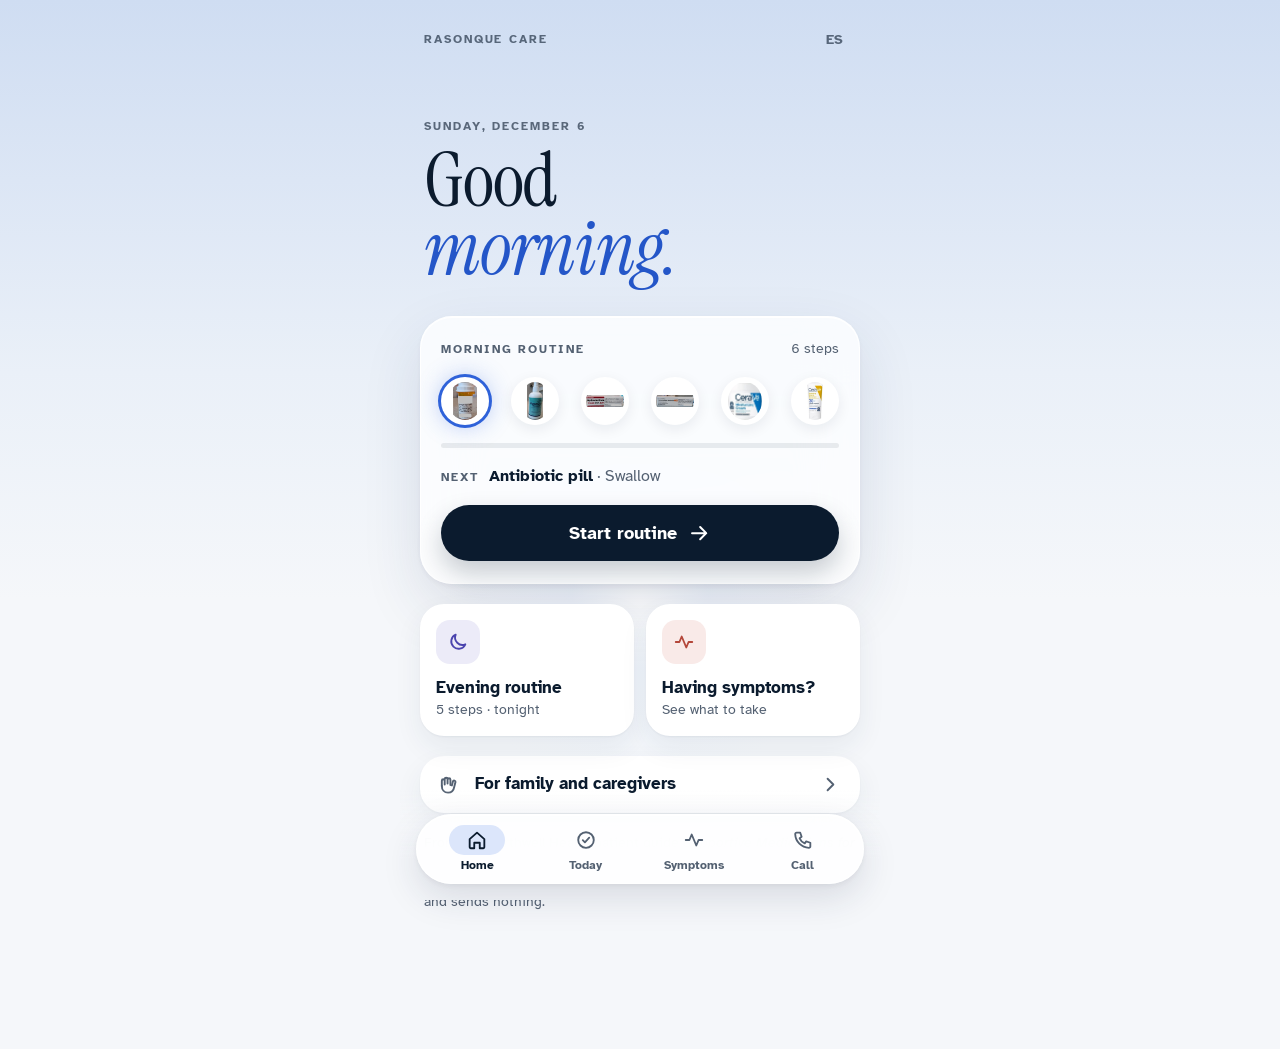
==== commit 14e710d4: "v5: Clinical Blue palette - Navy ink on cool paper; a clear blue sky in the morning and soft indigo " ====
--- a/index.html
+++ b/index.html
@@ -6,8 +6,8 @@
 <title>Rasonque Supportive Care</title>
 <meta name="description" content="Your guide to the medicines that prevent and treat Rasonque (daraxonrasib) side effects: the daily skin routine, mouth sores, nausea, diarrhea, and when to call your care team.">
 <meta name="robots" content="noindex, nofollow">
-<meta name="theme-color" content="#CDD5EA" media="(prefers-color-scheme: light)">
-<meta name="theme-color" content="#141A36" media="(prefers-color-scheme: dark)">
+<meta name="theme-color" content="#CFDDF2" media="(prefers-color-scheme: light)">
+<meta name="theme-color" content="#0F1B33" media="(prefers-color-scheme: dark)">
 <meta property="og:title" content="Rasonque Supportive Care">
 <meta property="og:description" content="The daily skin routine and side-effect medicines for people taking Rasonque, from your Northwell care team.">
 <meta property="og:type" content="website">
--- a/css/site.css
+++ b/css/site.css
@@ -1,72 +1,75 @@
-/* v4.2. A sky at the top of every screen follows the routine you are on: dawn for the morning routine,
-   a light lilac dusk for the evening one, a night sky on Call. It always fades to warm paper before small text
-   sits on it. Display type is Instrument Serif; body text is Atkinson Hyperlegible. Amber means progress. */
+/* v5 "Clinical Blue". A cool sky at the top of every screen follows the routine you are on: clear blue for
+   the morning routine, a soft indigo for the evening one, a deep blue night on Call. It always fades to warm paper before small text
+   sits on it. Display type is Instrument Serif; body text is Atkinson Hyperlegible. Blue means progress. */
 :root{
-  --bg:#FBF8F3; --surface:#FFFFFF; --tint:#FBF4EA; --fg:#16212C; --muted:#5D6570;
-  --line:#F3EFE8; --track:rgba(22,33,44,.1); --check-off:#CFCAC0;
-  --btn-bg:#16212C; --btn-fg:#FFFFFF; --shadow-btn:0 12px 26px rgba(22,33,44,.22);
-  --glass:rgba(255,253,250,.76); --glass-edge:rgba(255,255,255,.8); --glass-hi:rgba(255,255,255,.95);
-  --glass-shadow:0 24px 60px rgba(140,90,60,.16),0 2px 6px rgba(140,90,60,.06);
-  --card-shadow:0 1px 2px rgba(60,40,20,.04),0 14px 34px rgba(140,90,60,.08);
+  --bg:#F5F7FA; --surface:#FFFFFF; --tint:#EEF3FA; --fg:#0B1B2E; --muted:#546172;
+  --line:#EBEFF5; --track:rgba(11,27,46,.08); --check-off:#C7D0DC;
+  --btn-bg:#0B1B2E; --btn-fg:#FFFFFF; --shadow-btn:0 12px 26px rgba(11,27,46,.22);
+  --glass:rgba(255,255,255,.74); --glass-edge:rgba(255,255,255,.9); --glass-hi:rgba(255,255,255,.95);
+  --glass-shadow:0 24px 60px rgba(30,50,90,.12),0 2px 6px rgba(30,50,90,.05);
+  --card-shadow:0 1px 2px rgba(20,30,60,.05),0 12px 28px rgba(30,50,90,.07); --hover-shadow:0 16px 36px rgba(30,50,90,.12);
   --frost:rgba(255,255,255,.72);
-  --accent:#E2913A; --accent-2:#F2BE7E; --accent-text:#9A5A1E; --glow:rgba(226,145,58,.6); --halo:rgba(226,145,58,.16);
-  --danger:#9A3B26; --danger-soft:#F8E6DE; --danger-muted:#A6503C;
-  --cshadow:rgba(22,33,44,.2); --focus:#2F66B8;
-  --head:#16212C; --italic:#8A4B2A; --italic-pm:#6B4A80; --soft:rgba(22,33,44,.64);
-  --moon-bg:#F0ECF6; --moon:#6B4A80; --sun-bg:#FBF0E4; --sun-ink:#9A5A1E; --sym-bg:#F8EAE3; --sym:#A6503C;
-  --navglass:rgba(255,253,250,.86); --navedge:rgba(255,255,255,.85); --navshadow:0 14px 36px rgba(70,50,40,.14),0 2px 6px rgba(70,50,40,.06); --cap:#F5E2C8;
-  --home-am:linear-gradient(180deg,#C9D3E8 0%,#DCD3E3 26%,#F0D2C6 52%,#F8DCC2 68%,#FBF0E3 84%,#FBF8F3 100%);
-  --home-pm:linear-gradient(180deg,#C6C2DD 0%,#D5C6DB 26%,#E6CBCB 52%,#F1D7C9 68%,#F9ECE2 84%,#FBF8F3 100%);
-  --band-am:linear-gradient(180deg,#CDD5EA 0%,#E0D6E5 30%,#F2D6C8 56%,#F9E3CF 76%,#FBF8F3 100%);
-  --band-pm:linear-gradient(180deg,#C7C5E0 0%,#D8C8DE 30%,#ECD2CF 56%,#F8E3D5 76%,#FBF8F3 100%);
-  --sun-am:radial-gradient(circle,rgba(255,236,206,1) 0%,rgba(255,214,166,.85) 9%,rgba(255,196,140,.35) 22%,rgba(255,196,140,0) 46%);
-  --sun-pm:radial-gradient(circle,rgba(255,222,204,.95) 0%,rgba(244,186,170,.6) 9%,rgba(232,156,150,.22) 22%,rgba(232,156,150,0) 46%);
-  --strip-am:#CDD5EA; --strip-pm:#C7C5E0; --strip-home-am:#C9D3E8; --strip-home-pm:#C6C2DD;
+  --accent:#2F62D9; --accent-2:#8AA9F0; --on-accent:#FFFFFF; --accent-text:#2456C8; --glow:rgba(47,98,217,.38); --halo:rgba(47,98,217,.14);
+  --danger:#A3372A; --danger-soft:#F9E9E6; --danger-muted:#B04A3C;
+  --cshadow:rgba(11,27,46,.2); --focus:#2F62D9;
+  --head:#0B1B2E; --italic:#2456C8; --italic-pm:#4B44AE; --soft:rgba(11,27,46,.62);
+  --moon-bg:#ECEBF8; --moon:#4B44AE; --sun-bg:#F7F0E3; --sun-ink:#9A6B1E; --sym-bg:#F9EAE8; --sym:#B4473A;
+  --navglass:rgba(255,255,255,.88); --navedge:rgba(255,255,255,.85); --navshadow:0 14px 36px rgba(30,40,70,.13),0 2px 6px rgba(30,40,70,.06); --cap:#DCE6FB;
+  --stage-glow:#EAF1FC; --stage-shadow:0 24px 60px rgba(30,50,90,.12),0 2px 6px rgba(30,50,90,.05);
+  --home-am:linear-gradient(180deg,#CFDDF2 0%,#DCE6F5 30%,#EAF0F8 62%,#F5F7FA 100%);
+  --home-pm:linear-gradient(180deg,#D5D6EE 0%,#E1E2F2 30%,#ECEDF6 62%,#F5F7FA 100%);
+  --band-am:linear-gradient(180deg,#D3DFF2 0%,#E0E8F6 34%,#ECF1F8 66%,#F5F7FA 100%);
+  --band-pm:linear-gradient(180deg,#D8D9EF 0%,#E3E4F3 34%,#EEEEF7 66%,#F5F7FA 100%);
+  --sun-am:radial-gradient(circle,rgba(255,255,255,.95) 0%,rgba(236,243,252,.55) 16%,rgba(236,243,252,0) 46%);
+  --sun-pm:radial-gradient(circle,rgba(255,255,255,.9) 0%,rgba(238,236,250,.5) 16%,rgba(238,236,250,0) 46%);
+  --strip-am:#D3DFF2; --strip-pm:#D8D9EF; --strip-home-am:#CFDDF2; --strip-home-pm:#D5D6EE;
   --display:"Instrument Serif",Georgia,"Times New Roman",serif;
   --body:"Atkinson Hyperlegible","Segoe UI",Roboto,Helvetica,Arial,sans-serif;
 }
 @media (prefers-color-scheme:dark){
   :root:not([data-theme="light"]){
-    --bg:#11152B; --surface:#1B2042; --tint:#F4EEE6; --fg:#EEF0F5; --muted:#A9B0C2;
-    --line:#272D52; --track:rgba(255,255,255,.12); --check-off:#4C5378;
-    --btn-bg:#F3EEE6; --btn-fg:#16212C; --shadow-btn:0 12px 26px rgba(0,0,0,.35);
-    --glass:rgba(30,35,70,.72); --glass-edge:rgba(255,255,255,.08); --glass-hi:rgba(255,255,255,.06);
-    --glass-shadow:0 24px 60px rgba(0,0,0,.4); --card-shadow:none; --frost:rgba(255,255,255,.1);
-    --accent:#EBA455; --accent-2:#F5C88E; --accent-text:#F0B572; --glow:rgba(235,164,85,.5); --halo:rgba(235,164,85,.18);
+    --bg:#0D1524; --surface:#172235; --tint:#EEF3FA; --fg:#EAF0F8; --muted:#A3AEC0;
+    --line:#233049; --track:rgba(255,255,255,.12); --check-off:#46546E;
+    --btn-bg:#EAF0F8; --btn-fg:#0B1B2E; --shadow-btn:0 12px 26px rgba(0,0,0,.35);
+    --glass:rgba(24,36,58,.74); --glass-edge:rgba(255,255,255,.08); --glass-hi:rgba(255,255,255,.06);
+    --glass-shadow:0 24px 60px rgba(0,0,0,.4); --card-shadow:none; --hover-shadow:0 16px 36px rgba(0,0,0,.35); --frost:rgba(255,255,255,.1);
+    --accent:#6F97F2; --accent-2:#A9C0F7; --on-accent:#0B1B2E; --accent-text:#9DB8F6; --glow:rgba(111,151,242,.45); --halo:rgba(111,151,242,.18);
     --danger:#F2A58F; --danger-soft:#3A2228; --danger-muted:#E3907A;
-    --cshadow:rgba(0,0,0,.5); --focus:#8FC1EE;
-    --head:#F6F2EC; --italic:#FFD2AE; --italic-pm:#DCC6F0; --soft:rgba(255,255,255,.74);
-    --moon-bg:rgba(255,255,255,.08); --moon:#DCC6F0; --sun-bg:rgba(255,255,255,.08); --sun-ink:#F0B572; --sym-bg:rgba(255,255,255,.08); --sym:#F2A58F;
-    --navglass:rgba(30,35,70,.84); --navedge:rgba(255,255,255,.08); --navshadow:0 14px 36px rgba(0,0,0,.4); --cap:rgba(235,164,85,.24);
-    --home-am:linear-gradient(180deg,#141A36 0%,#222954 28%,#3E3768 50%,#6E4C70 68%,#2C2A4E 86%,#11152B 100%);
-    --home-pm:linear-gradient(180deg,#0F1330 0%,#1E2350 30%,#3A3466 55%,#5A4068 70%,#261F44 86%,#11152B 100%);
-    --band-am:linear-gradient(180deg,#1C2248 0%,#2E2F5E 35%,#3E355F 60%,#11152B 100%);
-    --band-pm:linear-gradient(180deg,#161B40 0%,#282A58 35%,#382F58 60%,#11152B 100%);
-    --sun-am:radial-gradient(circle,rgba(255,190,140,.5) 0%,rgba(240,150,110,.28) 10%,rgba(240,150,110,0) 42%);
-    --sun-pm:radial-gradient(circle,rgba(255,170,140,.42) 0%,rgba(220,130,120,.22) 10%,rgba(220,130,120,0) 42%);
-    --strip-am:#1C2248; --strip-pm:#161B40; --strip-home-am:#141A36; --strip-home-pm:#0F1330;
+    --cshadow:rgba(0,0,0,.5); --focus:#9DB8F6;
+    --head:#F2F5FA; --italic:#9DB8F6; --italic-pm:#B7AEF2; --soft:rgba(255,255,255,.72);
+    --moon-bg:rgba(255,255,255,.08); --moon:#B7AEF2; --sun-bg:rgba(255,255,255,.08); --sun-ink:#F0C27A; --sym-bg:rgba(255,255,255,.08); --sym:#F2A58F;
+    --navglass:rgba(23,34,53,.86); --navedge:rgba(255,255,255,.08); --navshadow:0 14px 36px rgba(0,0,0,.4); --cap:rgba(111,151,242,.24);
+    --stage-glow:#EAF1FC; --stage-shadow:0 24px 60px rgba(0,0,0,.35);
+    --home-am:linear-gradient(180deg,#0F1B33 0%,#16264A 34%,#1E3260 58%,#16233F 82%,#0D1524 100%);
+    --home-pm:linear-gradient(180deg,#121535 0%,#1C1F4C 34%,#282A60 58%,#191B3E 82%,#0D1524 100%);
+    --band-am:linear-gradient(180deg,#14223F 0%,#1B2B4E 40%,#0D1524 100%);
+    --band-pm:linear-gradient(180deg,#171A3E 0%,#20234F 40%,#0D1524 100%);
+    --sun-am:radial-gradient(circle,rgba(150,180,255,.3) 0%,rgba(150,180,255,.12) 14%,rgba(150,180,255,0) 42%);
+    --sun-pm:radial-gradient(circle,rgba(170,160,255,.26) 0%,rgba(170,160,255,.1) 14%,rgba(170,160,255,0) 42%);
+    --strip-am:#14223F; --strip-pm:#171A3E; --strip-home-am:#0F1B33; --strip-home-pm:#121535;
     color-scheme:dark;
   }
 }
 :root[data-theme="dark"]{
-  --bg:#11152B; --surface:#1B2042; --tint:#F4EEE6; --fg:#EEF0F5; --muted:#A9B0C2;
-  --line:#272D52; --track:rgba(255,255,255,.12); --check-off:#4C5378;
-  --btn-bg:#F3EEE6; --btn-fg:#16212C; --shadow-btn:0 12px 26px rgba(0,0,0,.35);
-  --glass:rgba(30,35,70,.72); --glass-edge:rgba(255,255,255,.08); --glass-hi:rgba(255,255,255,.06);
-  --glass-shadow:0 24px 60px rgba(0,0,0,.4); --card-shadow:none; --frost:rgba(255,255,255,.1);
-  --accent:#EBA455; --accent-2:#F5C88E; --accent-text:#F0B572; --glow:rgba(235,164,85,.5); --halo:rgba(235,164,85,.18);
+  --bg:#0D1524; --surface:#172235; --tint:#EEF3FA; --fg:#EAF0F8; --muted:#A3AEC0;
+  --line:#233049; --track:rgba(255,255,255,.12); --check-off:#46546E;
+  --btn-bg:#EAF0F8; --btn-fg:#0B1B2E; --shadow-btn:0 12px 26px rgba(0,0,0,.35);
+  --glass:rgba(24,36,58,.74); --glass-edge:rgba(255,255,255,.08); --glass-hi:rgba(255,255,255,.06);
+  --glass-shadow:0 24px 60px rgba(0,0,0,.4); --card-shadow:none; --hover-shadow:0 16px 36px rgba(0,0,0,.35); --frost:rgba(255,255,255,.1);
+  --accent:#6F97F2; --accent-2:#A9C0F7; --on-accent:#0B1B2E; --accent-text:#9DB8F6; --glow:rgba(111,151,242,.45); --halo:rgba(111,151,242,.18);
   --danger:#F2A58F; --danger-soft:#3A2228; --danger-muted:#E3907A;
-  --cshadow:rgba(0,0,0,.5); --focus:#8FC1EE;
-  --head:#F6F2EC; --italic:#FFD2AE; --italic-pm:#DCC6F0; --soft:rgba(255,255,255,.74);
-  --moon-bg:rgba(255,255,255,.08); --moon:#DCC6F0; --sun-bg:rgba(255,255,255,.08); --sun-ink:#F0B572; --sym-bg:rgba(255,255,255,.08); --sym:#F2A58F;
-  --navglass:rgba(30,35,70,.84); --navedge:rgba(255,255,255,.08); --navshadow:0 14px 36px rgba(0,0,0,.4); --cap:rgba(235,164,85,.24);
-  --home-am:linear-gradient(180deg,#141A36 0%,#222954 28%,#3E3768 50%,#6E4C70 68%,#2C2A4E 86%,#11152B 100%);
-  --home-pm:linear-gradient(180deg,#0F1330 0%,#1E2350 30%,#3A3466 55%,#5A4068 70%,#261F44 86%,#11152B 100%);
-  --band-am:linear-gradient(180deg,#1C2248 0%,#2E2F5E 35%,#3E355F 60%,#11152B 100%);
-  --band-pm:linear-gradient(180deg,#161B40 0%,#282A58 35%,#382F58 60%,#11152B 100%);
-  --sun-am:radial-gradient(circle,rgba(255,190,140,.5) 0%,rgba(240,150,110,.28) 10%,rgba(240,150,110,0) 42%);
-  --sun-pm:radial-gradient(circle,rgba(255,170,140,.42) 0%,rgba(220,130,120,.22) 10%,rgba(220,130,120,0) 42%);
-  --strip-am:#1C2248; --strip-pm:#161B40; --strip-home-am:#141A36; --strip-home-pm:#0F1330;
+  --cshadow:rgba(0,0,0,.5); --focus:#9DB8F6;
+  --head:#F2F5FA; --italic:#9DB8F6; --italic-pm:#B7AEF2; --soft:rgba(255,255,255,.72);
+  --moon-bg:rgba(255,255,255,.08); --moon:#B7AEF2; --sun-bg:rgba(255,255,255,.08); --sun-ink:#F0C27A; --sym-bg:rgba(255,255,255,.08); --sym:#F2A58F;
+  --navglass:rgba(23,34,53,.86); --navedge:rgba(255,255,255,.08); --navshadow:0 14px 36px rgba(0,0,0,.4); --cap:rgba(111,151,242,.24);
+  --stage-glow:#EAF1FC; --stage-shadow:0 24px 60px rgba(0,0,0,.35);
+  --home-am:linear-gradient(180deg,#0F1B33 0%,#16264A 34%,#1E3260 58%,#16233F 82%,#0D1524 100%);
+  --home-pm:linear-gradient(180deg,#121535 0%,#1C1F4C 34%,#282A60 58%,#191B3E 82%,#0D1524 100%);
+  --band-am:linear-gradient(180deg,#14223F 0%,#1B2B4E 40%,#0D1524 100%);
+  --band-pm:linear-gradient(180deg,#171A3E 0%,#20234F 40%,#0D1524 100%);
+  --sun-am:radial-gradient(circle,rgba(150,180,255,.3) 0%,rgba(150,180,255,.12) 14%,rgba(150,180,255,0) 42%);
+  --sun-pm:radial-gradient(circle,rgba(170,160,255,.26) 0%,rgba(170,160,255,.1) 14%,rgba(170,160,255,0) 42%);
+  --strip-am:#14223F; --strip-pm:#171A3E; --strip-home-am:#0F1B33; --strip-home-pm:#121535;
   color-scheme:dark;
 }
 /* Evening: the sky stays light; only its hue and the heading accent shift. */
@@ -80,7 +83,7 @@
 body[data-page="home"]{--strip:var(--strip-home-am)}
 body[data-page="home"][data-seg="pm"]{--strip:var(--strip-home-pm)}
 body::before{content:"";position:fixed;inset:0 0 auto;height:env(safe-area-inset-top,0px);z-index:20;background:var(--strip)}
-body.on-dark{--strip:#19203F;background-color:#19203F;background-image:radial-gradient(460px 460px at 100% -60px,rgba(255,222,190,.2),rgba(255,222,190,0) 60%),radial-gradient(700px 420px at 50% 112%,rgba(240,150,120,.42),rgba(240,150,120,0) 62%),linear-gradient(180deg,#19203F 0%,#252C56 34%,#40396A 60%,#6A4C74 82%,#85587A 100%);background-attachment:fixed}
+body.on-dark{--strip:#0A1830;background-color:#0A1830;background-image:radial-gradient(460px 460px at 100% -60px,rgba(220,230,255,.16),rgba(220,230,255,0) 60%),radial-gradient(700px 420px at 50% 112%,rgba(110,150,240,.34),rgba(110,150,240,0) 62%),linear-gradient(180deg,#0A1830 0%,#10234A 36%,#16306A 64%,#1D3B80 86%,#244592 100%);background-attachment:fixed}
 a{color:inherit}
 button{font-family:inherit;color:inherit}
 :focus-visible{outline:3px solid var(--focus);outline-offset:2px}
@@ -145,13 +148,13 @@
 .count{font-size:.875rem;color:var(--muted);font-variant-numeric:tabular-nums}
 .between{display:flex;justify-content:space-between;align-items:baseline;gap:1rem}
 .chips{display:flex;justify-content:space-between;align-items:center;gap:.25rem}
-.chip{--c:min(3rem,calc((min(100vw,480px) - 100px) / 6));position:relative;width:var(--c);height:var(--c);border-radius:50%;background:#FFFFFF;display:flex;align-items:center;justify-content:center;flex:none;box-shadow:0 4px 14px rgba(22,33,44,.08);transition:box-shadow .25s}
+.chip{--c:min(3rem,calc((min(100vw,480px) - 100px) / 6));position:relative;width:var(--c);height:var(--c);border-radius:50%;background:#FFFFFF;display:flex;align-items:center;justify-content:center;flex:none;box-shadow:0 4px 14px rgba(11,27,46,.08);transition:box-shadow .25s}
 .chip img{width:80%;height:80%;object-fit:contain;border-radius:50%;transition:opacity .25s}
 .chip img.s{width:64%}
 .chip img.m{width:72%}
 .chip.done img{opacity:.5}
 .chip.next{box-shadow:0 0 0 3px var(--accent),0 0 24px var(--glow)}
-.chip .ok{position:absolute;right:-3px;bottom:-3px;width:20px;height:20px;border-radius:50%;background:#16212C;border:2px solid #FFFFFF;display:none;align-items:center;justify-content:center;color:#FFFFFF}
+.chip .ok{position:absolute;right:-3px;bottom:-3px;width:20px;height:20px;border-radius:50%;background:#0B1B2E;border:2px solid #FFFFFF;display:none;align-items:center;justify-content:center;color:#FFFFFF}
 .chip.done .ok{display:flex}
 .chip .ok svg.ic{width:11px;height:11px;stroke-width:3.4}
 .bar-track{height:5px;border-radius:3px;background:var(--track);overflow:hidden}
@@ -170,7 +173,7 @@
 .daycard b{display:block;font-size:1.125rem;line-height:1.2}
 .daycard small{display:block;font-size:.875rem;line-height:1.35;color:var(--muted)}
 .daycard > svg.ic{color:var(--muted)}
-@media (hover:hover){.daycard:hover{transform:translateY(-2px);box-shadow:0 16px 36px rgba(140,90,60,.14)}}
+@media (hover:hover){.daycard:hover{transform:translateY(-2px);box-shadow:0 16px 36px var(--hover-shadow)}}
 .daycard{transition:transform .2s,box-shadow .2s}
 /* Home: the other half of the day and the way into Symptoms, as two equal tiles */
 .pair{display:grid;grid-template-columns:repeat(2,minmax(0,1fr));gap:.75rem}
@@ -182,7 +185,7 @@
 .tile.sym .ico{background:var(--sym-bg);color:var(--sym)}
 .tile b{display:block;font-size:1.0625rem;line-height:1.2}
 .tile small{display:block;font-size:.875rem;line-height:1.35;color:var(--muted);margin-top:.2rem}
-@media (hover:hover){.tile:hover{transform:translateY(-2px);box-shadow:0 16px 36px rgba(140,90,60,.14)}}
+@media (hover:hover){.tile:hover{transform:translateY(-2px);box-shadow:0 16px 36px var(--hover-shadow)}}
 @media (prefers-reduced-motion:no-preference){
   #page-home .hero{animation:rise .6s ease-out both}
   #page-home .rcard{animation:rise .6s .08s ease-out both}
@@ -203,22 +206,22 @@
 .dots i{flex:1;height:5px;border-radius:3px;background:var(--track);transition:background .25s}
 .dots i.on{background:var(--accent)}
 .step-wrap{display:flex;flex-direction:column;flex:1;gap:1.4rem}
-.stage{position:relative;height:20.5rem;border-radius:2rem;background:radial-gradient(70% 62% at 50% 58%,#FFF2E0 0%,rgba(255,255,255,.97) 62%);border:1px solid rgba(255,255,255,.9);box-shadow:inset 0 1px 0 #FFFFFF,0 24px 60px rgba(140,90,60,.14),0 2px 6px rgba(140,90,60,.05);display:flex;flex-direction:column;align-items:center;justify-content:center;padding:1.875rem}
+.stage{position:relative;height:20.5rem;border-radius:2rem;background:radial-gradient(70% 62% at 50% 58%,var(--stage-glow) 0%,rgba(255,255,255,.97) 62%);border:1px solid rgba(255,255,255,.9);box-shadow:inset 0 1px 0 #FFFFFF,var(--stage-shadow);display:flex;flex-direction:column;align-items:center;justify-content:center;padding:1.875rem}
 .stage img{max-width:100%;max-height:13.75rem;object-fit:contain}
-.stage .cshadow{width:58%;height:14px;margin-top:2px;background:radial-gradient(ellipse at center,rgba(22,33,44,.2),transparent 70%)}
-.vid{position:absolute;right:.875rem;bottom:.875rem;display:inline-flex;align-items:center;gap:.4rem;height:2.25rem;padding:0 .875rem 0 .7rem;border-radius:1.125rem;border:0;background:#16212C;color:#FFFFFF;font-weight:700;font-size:.75rem;opacity:.88;cursor:default}
+.stage .cshadow{width:58%;height:14px;margin-top:2px;background:radial-gradient(ellipse at center,rgba(11,27,46,.2),transparent 70%)}
+.vid{position:absolute;right:.875rem;bottom:.875rem;display:inline-flex;align-items:center;gap:.4rem;height:2.25rem;padding:0 .875rem 0 .7rem;border-radius:1.125rem;border:0;background:#0B1B2E;color:#FFFFFF;font-weight:700;font-size:.75rem;opacity:.88;cursor:default}
 .vid svg.ic{width:1rem;height:1rem;fill:currentColor;stroke:none}
 .step-text{display:flex;flex-direction:column;gap:.625rem}
 .stepline{display:flex;align-items:center;gap:.625rem}
-.num{width:1.75rem;height:1.75rem;border-radius:50%;background:var(--accent);color:#16212C;font-weight:700;font-size:.875rem;display:inline-flex;align-items:center;justify-content:center;flex:none}
+.num{width:1.75rem;height:1.75rem;border-radius:50%;background:var(--accent);color:var(--on-accent);font-weight:700;font-size:.875rem;display:inline-flex;align-items:center;justify-content:center;flex:none}
 .step-text h1{font-size:2.625rem;line-height:1;letter-spacing:-.01em;color:var(--fg)}
 .step-text .lead{font-size:1rem;line-height:1.45}
 .facts{display:flex;gap:.625rem;flex-wrap:wrap;padding-top:.25rem}
-.fact{display:inline-flex;align-items:center;gap:.5rem;min-height:2.75rem;padding:0 1rem;border-radius:1.375rem;background:var(--surface);box-shadow:0 1px 2px rgba(60,40,20,.05);font-weight:700;font-size:1rem}
+.fact{display:inline-flex;align-items:center;gap:.5rem;min-height:2.75rem;padding:0 1rem;border-radius:1.375rem;background:var(--surface);box-shadow:0 1px 2px rgba(20,30,60,.05);font-weight:700;font-size:1rem}
 .actions{margin-top:auto;display:flex;flex-direction:column;gap:.375rem;padding-top:.5rem}
 .done-wrap{display:flex;flex-direction:column;align-items:center;text-align:center;gap:1.375rem;padding-top:1.5rem}
-.sunburst{width:7rem;height:7rem;border-radius:50%;background:radial-gradient(circle at 38% 32%,#FCD9A2 0%,var(--accent) 72%);display:flex;align-items:center;justify-content:center;box-shadow:0 0 0 14px var(--halo),0 0 0 32px rgba(226,145,58,.08),0 24px 60px rgba(226,145,58,.45)}
-.sunburst svg{width:3.25rem;height:3.25rem;fill:none;stroke:#16212C;stroke-width:2.4;stroke-linecap:round;stroke-linejoin:round}
+.sunburst{width:7rem;height:7rem;border-radius:50%;background:radial-gradient(circle at 38% 32%,var(--accent-2) 0%,var(--accent) 72%);display:flex;align-items:center;justify-content:center;box-shadow:0 0 0 14px var(--halo),0 0 0 32px var(--halo),0 24px 60px var(--glow)}
+.sunburst svg{width:3.25rem;height:3.25rem;fill:none;stroke:var(--on-accent);stroke-width:2.4;stroke-linecap:round;stroke-linejoin:round}
 .sunburst path{stroke-dasharray:24;stroke-dashoffset:0}
 .done-wrap h1{font-size:3.5rem;line-height:.95;margin-top:.6rem;color:var(--fg)}
 .done-wrap .lead{max-width:20rem}
@@ -232,9 +235,9 @@
 }
 
 /* Photo squares */
-.ph{width:6.25rem;height:6.25rem;border-radius:1.75rem;background:#FFFFFF;display:flex;flex-direction:column;align-items:center;justify-content:center;flex:none;overflow:hidden;box-shadow:0 14px 34px rgba(140,90,60,.14)}
+.ph{width:6.25rem;height:6.25rem;border-radius:1.75rem;background:#FFFFFF;display:flex;flex-direction:column;align-items:center;justify-content:center;flex:none;overflow:hidden;box-shadow:0 14px 34px rgba(30,50,90,.12)}
 .ph img{max-width:4.4rem;max-height:4.1rem;object-fit:contain}
-.ph .cshadow{width:3.75rem;height:9px;margin-top:0;background:radial-gradient(ellipse at center,rgba(22,33,44,.2),transparent 70%)}
+.ph .cshadow{width:3.75rem;height:9px;margin-top:0;background:radial-gradient(ellipse at center,rgba(11,27,46,.2),transparent 70%)}
 .ph.sym{width:5.75rem;height:5.75rem;border-radius:1.5rem;background:var(--tint);box-shadow:none}
 .ph.sym img{max-width:3.9rem;max-height:3.2rem}
 .ph.sym .duo{display:flex;align-items:flex-end;gap:2px}
@@ -258,7 +261,7 @@
 .list{background:var(--surface);border-radius:1.75rem;overflow:hidden;display:flex;flex-direction:column;box-shadow:var(--card-shadow)}
 .list button{display:flex;align-items:center;gap:.875rem;width:100%;height:3.375rem;padding:0 1.125rem;background:transparent;border:0;border-top:1px solid var(--line);text-align:left;color:var(--fg);cursor:pointer;font-weight:700;font-size:1.125rem}
 .list button.first{border-top:0}
-.box{width:1.75rem;height:1.75rem;border-radius:50%;box-shadow:inset 0 0 0 2px var(--check-off);display:flex;align-items:center;justify-content:center;flex:none;color:#16212C;transform:scale(.96);transition:background .15s,box-shadow .15s,transform .15s}
+.box{width:1.75rem;height:1.75rem;border-radius:50%;box-shadow:inset 0 0 0 2px var(--check-off);display:flex;align-items:center;justify-content:center;flex:none;color:var(--on-accent);transform:scale(.96);transition:background .15s,box-shadow .15s,transform .15s}
 .box svg.ic{width:.95rem;height:.95rem;stroke-width:3;opacity:0;transition:opacity .15s}
 .list button.next .box{box-shadow:inset 0 0 0 2px var(--accent),0 0 12px var(--glow)}
 .list button[aria-pressed="true"] .box{background:var(--accent);box-shadow:none;transform:scale(1)}
@@ -271,7 +274,7 @@
 .sym-card b{display:block;font-size:1.25rem;line-height:1.2}
 .sym-card small{display:block;font-size:.9375rem;line-height:1.35;color:var(--muted);margin-top:.2rem}
 .sym-card > svg.ic{color:var(--muted)}
-@media (hover:hover){.sym-card:hover,.row:hover{transform:translateY(-2px);box-shadow:0 16px 36px rgba(140,90,60,.14)}}
+@media (hover:hover){.sym-card:hover,.row:hover{transform:translateY(-2px);box-shadow:0 16px 36px var(--hover-shadow)}}
 .head{display:flex;align-items:flex-end;gap:1rem}
 .head .t{display:flex;flex-direction:column;gap:.625rem;flex:1;min-width:0}
 .plan{background:var(--surface);border-radius:2rem;padding:.25rem 1.5rem;display:flex;flex-direction:column;box-shadow:var(--card-shadow)}
@@ -292,7 +295,7 @@
 /* Call: a night sky */
 .page.dark{position:relative;color:#FFFFFF;gap:1.6rem}
 .page.dark h1{color:#FFFFFF}
-.page.dark h1 i{color:#FFD2AE}
+.page.dark h1 i{color:#A9C4F5}
 .page.dark .eyebrow{color:rgba(255,255,255,.76)}
 .page.dark .circ{background:rgba(255,255,255,.1);box-shadow:inset 0 0 0 1px rgba(255,255,255,.18);color:#FFFFFF;-webkit-backdrop-filter:none;backdrop-filter:none}
 .stars{position:absolute;inset:0 0 auto;height:260px;pointer-events:none}
@@ -302,14 +305,14 @@
 .stars i:nth-child(5){left:34%;top:46px;opacity:.35}
 .reasons{display:flex;flex-direction:column;gap:1.125rem}
 .reasons p{display:flex;gap:.875rem;align-items:flex-start;font-size:1.125rem;line-height:1.4}
-.reasons p::before{content:"";width:.625rem;height:.625rem;border-radius:50%;background:#F2A65A;margin-top:.55rem;flex:none;box-shadow:0 0 14px rgba(242,166,90,.6)}
-.card.light{background:rgba(255,253,250,.96);color:#16212C;margin-top:.5rem;gap:1.125rem;box-shadow:inset 0 1px 0 #FFFFFF,0 30px 70px rgba(10,10,30,.4)}
-.card.light .eyebrow{color:#5D6570}
-.card.light .btn{background:#16212C;color:#FFFFFF}
+.reasons p::before{content:"";width:.625rem;height:.625rem;border-radius:50%;background:#8AA9F0;margin-top:.55rem;flex:none;box-shadow:0 0 14px rgba(138,169,240,.6)}
+.card.light{background:rgba(255,255,255,.96);color:#0B1B2E;margin-top:.5rem;gap:1.125rem;box-shadow:inset 0 1px 0 #FFFFFF,0 30px 70px rgba(10,10,30,.4)}
+.card.light .eyebrow{color:#546172}
+.card.light .btn{background:#0B1B2E;color:#FFFFFF}
 .num-big{font-family:var(--display);font-size:2.375rem;line-height:1;font-variant-numeric:tabular-nums}
-.ph-fill{color:#5D6570;border-bottom:2px dashed #CFCAC0}
-.afterh{display:flex;justify-content:space-between;align-items:baseline;gap:.75rem;flex-wrap:wrap;border-top:1px solid #F0EBE3;padding-top:.875rem}
-.afterh > span{color:#5D6570;font-size:.875rem}
+.ph-fill{color:#546172;border-bottom:2px dashed #C7D0DC}
+.afterh{display:flex;justify-content:space-between;align-items:baseline;gap:.75rem;flex-wrap:wrap;border-top:1px solid #E8ECF2;padding-top:.875rem}
+.afterh > span{color:#546172;font-size:.875rem}
 .afterh b.ph-fill{font-family:var(--body);font-size:1rem}
 .fine{margin-top:auto;color:#FFFFFF;font-size:1rem}
 
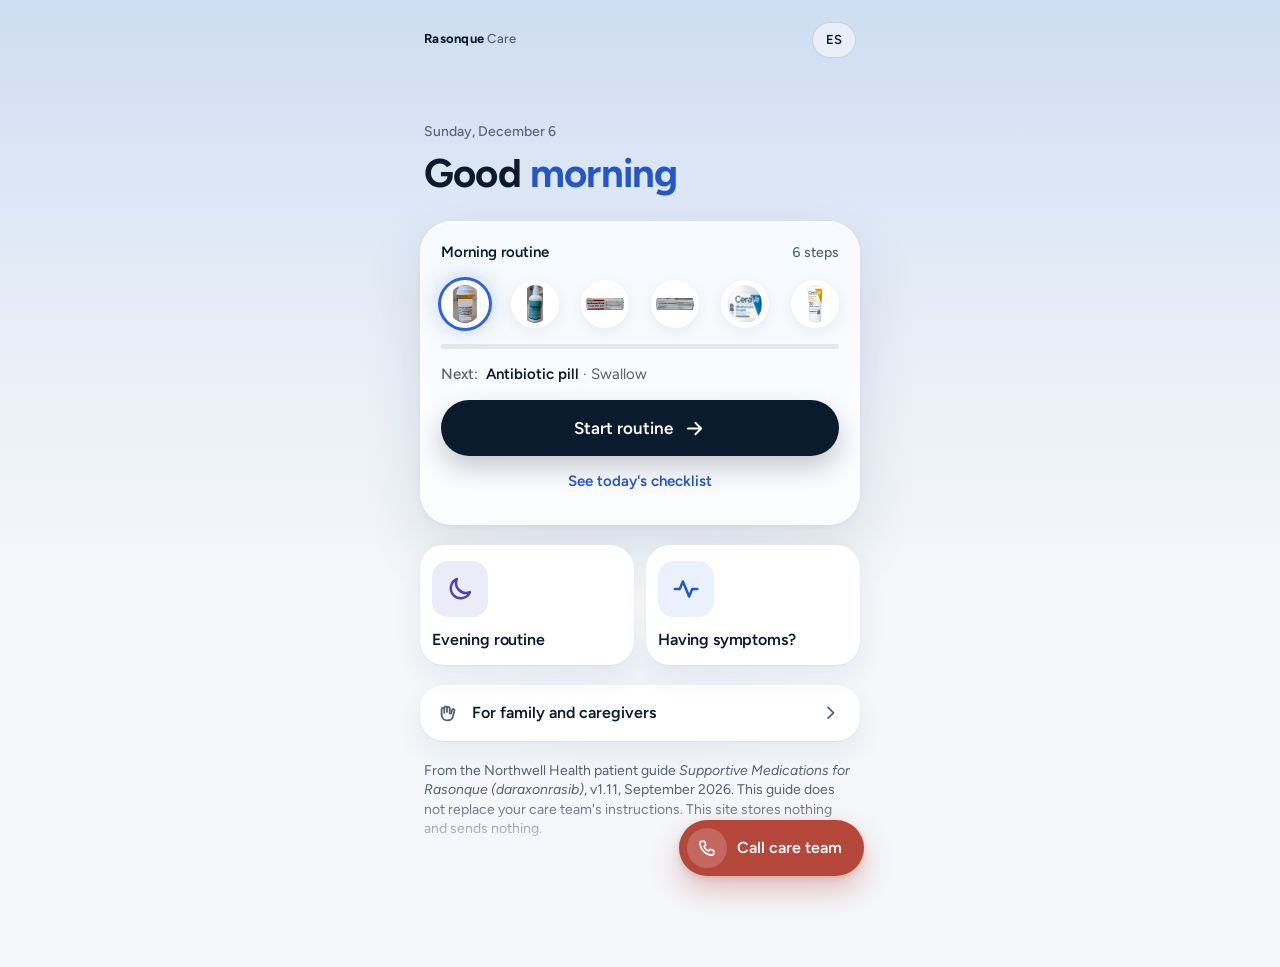
==== commit a1407008: "v6: Figtree, no tab bar, corner call button - One typeface (Figtree) replaces Instrument Serif + Atk" ====
--- a/index.html
+++ b/index.html
@@ -17,14 +17,12 @@
 <link rel="apple-touch-icon" href="img/apple-touch-icon.png">
 <link rel="preconnect" href="https://fonts.googleapis.com">
 <link rel="preconnect" href="https://fonts.gstatic.com" crossorigin>
-<link rel="stylesheet" href="https://fonts.googleapis.com/css2?family=Instrument+Serif:ital@0;1&family=Atkinson+Hyperlegible:wght@400;700&display=swap">
+<link rel="stylesheet" href="https://fonts.googleapis.com/css2?family=Figtree:wght@400;500;600;700&display=swap">
 <link rel="stylesheet" href="css/site.css">
 <style>img{max-width:100%}[hidden]{display:none!important}</style>
 </head>
 <body>
 <svg width="0" height="0" style="position:absolute" aria-hidden="true">
-  <symbol id="i-home" viewBox="0 0 24 24"><path d="M4 11l8-7 8 7v9a1 1 0 0 1-1 1h-4v-6h-6v6H5a1 1 0 0 1-1-1z"/></symbol>
-  <symbol id="i-check-c" viewBox="0 0 24 24"><path d="M12 20.5a8.5 8.5 0 1 0 0-17 8.5 8.5 0 0 0 0 17z"/><path d="M8.5 12.2l2.3 2.3 4.7-5"/></symbol>
   <symbol id="i-pulse" viewBox="0 0 24 24"><path d="M3 12h4l2.5-6 5 12 2.5-6H21"/></symbol>
   <symbol id="i-phone" viewBox="0 0 24 24"><path d="M5 4h4l1.5 4.5-2.2 1.6a11 11 0 0 0 5.6 5.6l1.6-2.2L20 15v4a1.5 1.5 0 0 1-1.6 1.5A15.5 15.5 0 0 1 3.5 5.6 1.5 1.5 0 0 1 5 4z"/></symbol>
   <symbol id="i-arrow" viewBox="0 0 24 24"><path d="M5 12h14M13 6l6 6-6 6"/></symbol>
@@ -56,7 +54,7 @@
 <!-- WELCOME (access code, per the narrative's Aim 2: "Patients will be given a unique code to log into the portal") -->
 <section class="page" id="page-welcome" data-page hidden>
   <div class="bar inset">
-    <span class="eyebrow onsky grow">Rasonque Care</span>
+    <span class="brand grow">Rasonque <span>Care</span></span>
     <button class="lang" id="langBtn2" type="button" aria-controls="langNote" aria-label="Cambiar a español">ES</button>
   </div>
   <div class="hero inset">
@@ -76,15 +74,15 @@
 <!-- HOME: the routine, and nothing else -->
 <section class="page" id="page-home" data-page>
   <div class="bar inset">
-    <span class="eyebrow onsky grow">Rasonque Care</span>
+    <span class="brand grow">Rasonque <span>Care</span></span>
     <button class="lang" id="langBtn" type="button" aria-expanded="false" aria-controls="langNote" aria-label="Cambiar a español">ES</button>
   </div>
   <div class="hero inset">
     <span class="eyebrow onsky" id="homeDate"></span>
-    <h1>Good<br><i id="homeGreet">morning.</i></h1>
+    <h1>Good <i id="homeGreet">morning</i></h1>
   </div>
   <div class="glass rcard">
-    <div class="between"><span class="eyebrow" id="homeWhen">Morning routine</span><span class="count" id="homeCount">6 steps</span></div>
+    <div class="between"><span class="rlabel" id="homeWhen">Morning routine</span><span class="count" id="homeCount">6 steps</span></div>
     <div class="chips" id="homeChips" aria-hidden="true">
       <span class="chip" data-step="pill"><img class="m" src="img/doxycycline.jpg" alt=""><span class="ok"><svg class="ic"><use href="#i-check"/></svg></span></span>
       <span class="chip" data-step="spray"><img class="s" src="img/hypochlorous.jpg" alt=""><span class="ok"><svg class="ic"><use href="#i-check"/></svg></span></span>
@@ -94,17 +92,20 @@
       <span class="chip" data-step="spf"><img class="s" src="img/sunscreen.jpg" alt=""><span class="ok"><svg class="ic"><use href="#i-check"/></svg></span></span>
     </div>
     <div class="bar-track" aria-hidden="true"><i id="homeBar"></i></div>
-    <p class="nextline" id="homeNext"><span class="eyebrow">Next</span><span><b id="nextName">Antibiotic pill</b><span class="w" id="nextWhere"> · Swallow</span></span></p>
-    <a class="btn" href="#routine"><span id="homeCta">Start routine</span><svg class="ic"><use href="#i-arrow"/></svg></a>
+    <p class="nextline" id="homeNext"><span class="nk">Next:</span><span><b id="nextName">Antibiotic pill</b><span class="w" id="nextWhere"> · Swallow</span></span></p>
+    <div class="cta">
+      <a class="btn" href="#routine"><span id="homeCta">Start routine</span><svg class="ic"><use href="#i-arrow"/></svg></a>
+      <a class="linkline" href="#today">See today's checklist</a>
+    </div>
   </div>
   <div class="pair">
     <button class="tile dusk" type="button" id="homeOther">
       <span class="ico"><svg class="ic"><use id="homeOtherIcon" href="#i-moon"/></svg></span>
-      <span><b id="homeOtherName">Evening routine</b><small id="homeOtherStatus">5 steps · tonight</small></span>
+      <b id="homeOtherName">Evening routine</b>
     </button>
     <a class="tile sym" href="#symptoms">
       <span class="ico"><svg class="ic"><use href="#i-pulse"/></svg></span>
-      <span><b>Having symptoms?</b><small>See what to take</small></span>
+      <b>Having symptoms?</b>
     </a>
   </div>
   <a class="row" href="#caregivers"><svg class="ic"><use href="#i-hands"/></svg>For family and caregivers<svg class="ic chev"><use href="#i-chev"/></svg></a>
@@ -161,7 +162,8 @@
 
 <!-- TODAY -->
 <section class="page" id="page-today" data-page hidden>
-  <div class="intro inset" style="padding-top:.75rem">
+  <div class="bar"><a class="circ" href="#home" aria-label="Back to home"><svg class="ic"><use href="#i-back"/></svg></a></div>
+  <div class="intro inset">
     <span class="eyebrow onsky" id="todayDate"></span>
     <h1>Today</h1>
   </div>
@@ -192,7 +194,8 @@
 
 <!-- SYMPTOMS -->
 <section class="page" id="page-symptoms" data-page hidden>
-  <div class="intro inset" style="padding-top:1.5rem">
+  <div class="bar"><a class="circ" href="#home" aria-label="Back to home"><svg class="ic"><use href="#i-back"/></svg></a></div>
+  <div class="intro inset">
     <span class="eyebrow onsky">What to take</span>
     <h1>Symptoms</h1>
     <p class="lead">Tap what you're dealing with.</p>
@@ -321,14 +324,7 @@
 
 </main>
 
-<nav class="tabs" id="tabs" aria-label="Main">
-  <div class="pill">
-    <a href="#home" data-tab="home"><span class="cap"><svg class="ic"><use href="#i-home"/></svg></span>Home</a>
-    <a href="#today" data-tab="today"><span class="cap"><svg class="ic"><use href="#i-check-c"/></svg></span>Today</a>
-    <a href="#symptoms" data-tab="symptoms"><span class="cap"><svg class="ic"><use href="#i-pulse"/></svg></span>Symptoms</a>
-    <a href="#call" data-tab="call"><span class="cap"><svg class="ic"><use href="#i-phone"/></svg></span>Call</a>
-  </div>
-</nav>
+<div class="fab" id="fab"><a href="#call"><span class="ph-ico"><svg class="ic"><use href="#i-phone"/></svg></span>Call care team</a></div>
 </div>
 <script src="js/app.js"></script>
 </body>
--- a/css/site.css
+++ b/css/site.css
@@ -1,6 +1,7 @@
-/* v5 "Clinical Blue". A cool sky at the top of every screen follows the routine you are on: clear blue for
-   the morning routine, a soft indigo for the evening one, a deep blue night on Call. It always fades to warm paper before small text
-   sits on it. Display type is Instrument Serif; body text is Atkinson Hyperlegible. Blue means progress. */
+/* v6 "Clinical Blue". A cool sky at the top of every screen follows the routine you are on: clear blue for
+   the morning routine, a soft indigo for the evening one, a deep blue night on Call. It always fades to paper before small text
+   sits on it. One typeface, Figtree, in sentence case throughout. Blue means progress. There is no tab bar: Home links to
+   everything, inner screens have a back button, and a terracotta "Call care team" button sits in the bottom corner. */
 :root{
   --bg:#F5F7FA; --surface:#FFFFFF; --tint:#EEF3FA; --fg:#0B1B2E; --muted:#546172;
   --line:#EBEFF5; --track:rgba(11,27,46,.08); --check-off:#C7D0DC;
@@ -14,7 +15,8 @@
   --cshadow:rgba(11,27,46,.2); --focus:#2F62D9;
   --head:#0B1B2E; --italic:#2456C8; --italic-pm:#4B44AE; --soft:rgba(11,27,46,.62);
   --moon-bg:#ECEBF8; --moon:#4B44AE; --sun-bg:#F7F0E3; --sun-ink:#9A6B1E; --sym-bg:#F9EAE8; --sym:#B4473A;
-  --navglass:rgba(255,255,255,.88); --navedge:rgba(255,255,255,.85); --navshadow:0 14px 36px rgba(30,40,70,.13),0 2px 6px rgba(30,40,70,.06); --cap:#DCE6FB;
+  --pulse-bg:#EAF0FC; --lang-edge:rgba(11,27,46,.14); --lang-bg:rgba(255,255,255,.5);
+  --call:#B4473A; --call-shadow:0 14px 30px rgba(180,71,58,.32),0 2px 6px rgba(180,71,58,.2);
   --stage-glow:#EAF1FC; --stage-shadow:0 24px 60px rgba(30,50,90,.12),0 2px 6px rgba(30,50,90,.05);
   --home-am:linear-gradient(180deg,#CFDDF2 0%,#DCE6F5 30%,#EAF0F8 62%,#F5F7FA 100%);
   --home-pm:linear-gradient(180deg,#D5D6EE 0%,#E1E2F2 30%,#ECEDF6 62%,#F5F7FA 100%);
@@ -23,8 +25,8 @@
   --sun-am:radial-gradient(circle,rgba(255,255,255,.95) 0%,rgba(236,243,252,.55) 16%,rgba(236,243,252,0) 46%);
   --sun-pm:radial-gradient(circle,rgba(255,255,255,.9) 0%,rgba(238,236,250,.5) 16%,rgba(238,236,250,0) 46%);
   --strip-am:#D3DFF2; --strip-pm:#D8D9EF; --strip-home-am:#CFDDF2; --strip-home-pm:#D5D6EE;
-  --display:"Instrument Serif",Georgia,"Times New Roman",serif;
-  --body:"Atkinson Hyperlegible","Segoe UI",Roboto,Helvetica,Arial,sans-serif;
+  --display:"Figtree",system-ui,-apple-system,"Segoe UI",sans-serif;
+  --body:"Figtree",system-ui,-apple-system,"Segoe UI",sans-serif;
 }
 @media (prefers-color-scheme:dark){
   :root:not([data-theme="light"]){
@@ -38,7 +40,8 @@
     --cshadow:rgba(0,0,0,.5); --focus:#9DB8F6;
     --head:#F2F5FA; --italic:#9DB8F6; --italic-pm:#B7AEF2; --soft:rgba(255,255,255,.72);
     --moon-bg:rgba(255,255,255,.08); --moon:#B7AEF2; --sun-bg:rgba(255,255,255,.08); --sun-ink:#F0C27A; --sym-bg:rgba(255,255,255,.08); --sym:#F2A58F;
-    --navglass:rgba(23,34,53,.86); --navedge:rgba(255,255,255,.08); --navshadow:0 14px 36px rgba(0,0,0,.4); --cap:rgba(111,151,242,.24);
+    --pulse-bg:rgba(111,151,242,.16); --lang-edge:rgba(255,255,255,.18); --lang-bg:rgba(255,255,255,.06);
+    --call:#B4473A; --call-shadow:0 14px 30px rgba(0,0,0,.45);
     --stage-glow:#EAF1FC; --stage-shadow:0 24px 60px rgba(0,0,0,.35);
     --home-am:linear-gradient(180deg,#0F1B33 0%,#16264A 34%,#1E3260 58%,#16233F 82%,#0D1524 100%);
     --home-pm:linear-gradient(180deg,#121535 0%,#1C1F4C 34%,#282A60 58%,#191B3E 82%,#0D1524 100%);
@@ -61,7 +64,8 @@
   --cshadow:rgba(0,0,0,.5); --focus:#9DB8F6;
   --head:#F2F5FA; --italic:#9DB8F6; --italic-pm:#B7AEF2; --soft:rgba(255,255,255,.72);
   --moon-bg:rgba(255,255,255,.08); --moon:#B7AEF2; --sun-bg:rgba(255,255,255,.08); --sun-ink:#F0C27A; --sym-bg:rgba(255,255,255,.08); --sym:#F2A58F;
-  --navglass:rgba(23,34,53,.86); --navedge:rgba(255,255,255,.08); --navshadow:0 14px 36px rgba(0,0,0,.4); --cap:rgba(111,151,242,.24);
+  --pulse-bg:rgba(111,151,242,.16); --lang-edge:rgba(255,255,255,.18); --lang-bg:rgba(255,255,255,.06);
+    --call:#B4473A; --call-shadow:0 14px 30px rgba(0,0,0,.45);
   --stage-glow:#EAF1FC; --stage-shadow:0 24px 60px rgba(0,0,0,.35);
   --home-am:linear-gradient(180deg,#0F1B33 0%,#16264A 34%,#1E3260 58%,#16233F 82%,#0D1524 100%);
   --home-pm:linear-gradient(180deg,#121535 0%,#1C1F4C 34%,#282A60 58%,#191B3E 82%,#0D1524 100%);
@@ -87,11 +91,13 @@
 a{color:inherit}
 button{font-family:inherit;color:inherit}
 :focus-visible{outline:3px solid var(--focus);outline-offset:2px}
-h1{font-family:var(--display);font-weight:400;font-size:3.375rem;line-height:.94;letter-spacing:-.012em;margin:0;color:var(--head);text-wrap:balance}
-h1 i{color:var(--italic)}
+h1{font-family:var(--display);font-weight:700;font-size:2.125rem;line-height:1.1;letter-spacing:-.03em;margin:0;color:var(--head);text-wrap:balance}
+h1 i{color:var(--italic);font-style:normal}
 p{margin:0}
 svg.ic{width:1.35em;height:1.35em;fill:none;stroke:currentColor;stroke-width:2;stroke-linecap:round;stroke-linejoin:round;flex:none}
-.eyebrow{font-size:.75rem;letter-spacing:.16em;text-transform:uppercase;font-weight:700;color:var(--muted)}
+.eyebrow{font-size:.875rem;letter-spacing:0;font-weight:600;color:var(--muted)}
+.brand{font-size:.8125rem;letter-spacing:.02em;font-weight:700;color:var(--head)}
+.brand span{font-weight:500;color:var(--muted)}
 .onsky{color:var(--soft)}
 .lead{color:var(--muted);font-size:1.125rem;line-height:1.4}
 .cshadow{display:block;height:8px;border-radius:50%;background:radial-gradient(ellipse at center,var(--cshadow),transparent 70%);margin-top:-2px}
@@ -133,19 +139,22 @@
 
 /* Bars and small controls */
 .bar{display:flex;align-items:center;gap:.75rem;min-height:2.75rem}
-.lang{height:2.75rem;min-width:2.75rem;padding:0 .75rem;border:0;border-radius:1.4rem;background:transparent;color:var(--soft);font-weight:700;font-size:.875rem;cursor:pointer}
+.lang{position:relative;height:2.25rem;min-width:2.75rem;padding:0 .75rem;border:1px solid var(--lang-edge);border-radius:1.125rem;background:var(--lang-bg);color:var(--fg);font-weight:600;font-size:.8125rem;cursor:pointer}
+.lang::after{content:"";position:absolute;inset:-5px -1px}
 .circ{width:2.75rem;height:2.75rem;border-radius:50%;background:var(--frost);-webkit-backdrop-filter:blur(16px);backdrop-filter:blur(16px);box-shadow:inset 0 1px 0 var(--glass-hi);display:inline-flex;align-items:center;justify-content:center;text-decoration:none;color:var(--fg);border:0;cursor:pointer;flex:none}
 .lang-note{position:relative;z-index:2;background:var(--surface);font-size:.875rem;padding-block:.6rem;padding-left:max(24px,env(safe-area-inset-left,0px));padding-right:max(24px,env(safe-area-inset-right,0px));display:flex;gap:.6rem;align-items:flex-start}
 .intro{display:flex;flex-direction:column;gap:.625rem}
-.hero{display:flex;flex-direction:column;gap:.75rem;padding-top:2.25rem}
-.hero h1{font-size:4.75rem;line-height:.9;letter-spacing:-.016em}
-@media (max-width:359px){.hero h1{font-size:4rem}}
+.hero{display:flex;flex-direction:column;gap:.625rem;padding-top:2.5rem}
+.hero h1{font-size:2.5rem;line-height:1.08;letter-spacing:-.02em}
+.hero .eyebrow{font-weight:500}
+@media (max-width:359px){.hero h1{font-size:2.25rem}}
 
 /* Glass and cards */
 .glass{background:var(--glass);-webkit-backdrop-filter:blur(28px) saturate(1.4);backdrop-filter:blur(28px) saturate(1.4);border:1px solid var(--glass-edge);box-shadow:inset 0 1px 0 var(--glass-hi),var(--glass-shadow);border-radius:2rem}
-.rcard{padding:1.375rem 1.25rem;display:flex;flex-direction:column;gap:1.125rem;margin-top:.75rem}
+.rcard{padding:1.25rem;display:flex;flex-direction:column;gap:1rem;margin-top:.375rem}
+.rlabel{font-size:.9375rem;font-weight:600;color:var(--fg)}
 .card{background:var(--surface);border-radius:2rem;padding:1.5rem;display:flex;flex-direction:column;gap:1.125rem;box-shadow:var(--card-shadow)}
-.count{font-size:.875rem;color:var(--muted);font-variant-numeric:tabular-nums}
+.count{font-size:.875rem;font-weight:500;color:var(--muted);font-variant-numeric:tabular-nums}
 .between{display:flex;justify-content:space-between;align-items:baseline;gap:1rem}
 .chips{display:flex;justify-content:space-between;align-items:center;gap:.25rem}
 .chip{--c:min(3rem,calc((min(100vw,480px) - 100px) / 6));position:relative;width:var(--c);height:var(--c);border-radius:50%;background:#FFFFFF;display:flex;align-items:center;justify-content:center;flex:none;box-shadow:0 4px 14px rgba(11,27,46,.08);transition:box-shadow .25s}
@@ -159,9 +168,14 @@
 .chip .ok svg.ic{width:11px;height:11px;stroke-width:3.4}
 .bar-track{height:5px;border-radius:3px;background:var(--track);overflow:hidden}
 .bar-track i{display:block;height:100%;width:0;border-radius:3px;background:linear-gradient(90deg,var(--accent-2),var(--accent));transition:width .35s ease}
-.nextline{display:flex;align-items:baseline;gap:.625rem;font-size:1rem;line-height:1.3}
+.nextline{display:flex;align-items:baseline;gap:.5rem;font-size:.9375rem;line-height:1.3}
+.nextline .nk{color:var(--muted);font-weight:500;flex:none}
+.nextline b{font-weight:600}
 .nextline .w{color:var(--muted)}
-.btn{display:flex;align-items:center;justify-content:center;gap:.6rem;height:3.5rem;border-radius:1.75rem;border:0;background:var(--btn-bg);color:var(--btn-fg);font-weight:700;font-size:1.125rem;text-decoration:none;cursor:pointer;width:100%;box-shadow:var(--shadow-btn)}
+.cta{display:flex;flex-direction:column;gap:.25rem}
+.linkline{display:flex;align-items:center;justify-content:center;height:2.75rem;color:var(--accent-text);font-weight:600;font-size:.9375rem;text-decoration:none}
+.linkline:hover{text-decoration:underline}
+.btn{display:flex;align-items:center;justify-content:center;gap:.6rem;height:3.5rem;border-radius:1.75rem;border:0;background:var(--btn-bg);color:var(--btn-fg);font-weight:600;font-size:1.0625rem;text-decoration:none;cursor:pointer;width:100%;box-shadow:var(--shadow-btn)}
 .btn.quiet{background:transparent;color:var(--muted);height:2.75rem;font-size:1rem;box-shadow:none}
 .btn:hover{filter:brightness(1.06)}
 
@@ -170,21 +184,21 @@
 .daycard .ico{width:3.25rem;height:3.25rem;border-radius:1rem;display:flex;align-items:center;justify-content:center;flex:none}
 .daycard.dusk .ico{background:var(--moon-bg);color:var(--moon)}
 .daycard.dawn .ico{background:var(--sun-bg);color:var(--sun-ink)}
-.daycard b{display:block;font-size:1.125rem;line-height:1.2}
+.daycard b{display:block;font-size:1.125rem;line-height:1.2;font-weight:600}
 .daycard small{display:block;font-size:.875rem;line-height:1.35;color:var(--muted)}
 .daycard > svg.ic{color:var(--muted)}
 @media (hover:hover){.daycard:hover{transform:translateY(-2px);box-shadow:0 16px 36px var(--hover-shadow)}}
 .daycard{transition:transform .2s,box-shadow .2s}
 /* Home: the other half of the day and the way into Symptoms, as two equal tiles */
 .pair{display:grid;grid-template-columns:repeat(2,minmax(0,1fr));gap:.75rem}
-.tile{display:flex;flex-direction:column;justify-content:space-between;align-items:flex-start;gap:.875rem;min-height:8rem;padding:1rem;border:0;border-radius:1.5rem;background:var(--surface);color:var(--fg);box-shadow:var(--card-shadow);text-align:left;text-decoration:none;font:inherit;cursor:pointer;transition:transform .2s,box-shadow .2s}
-.tile .ico{width:2.75rem;height:2.75rem;border-radius:.875rem;display:flex;align-items:center;justify-content:center;flex:none}
-.tile .ico svg.ic{width:1.375rem;height:1.375rem}
+.tile{display:flex;flex-direction:column;justify-content:space-between;align-items:flex-start;gap:.75rem;min-height:7.5rem;padding:1rem .75rem;border:0;border-radius:1.5rem;background:var(--surface);color:var(--fg);box-shadow:var(--card-shadow);text-align:left;text-decoration:none;font:inherit;cursor:pointer;transition:transform .2s,box-shadow .2s}
+.tile .ico{width:3.5rem;height:3.5rem;border-radius:1rem;display:flex;align-items:center;justify-content:center;flex:none}
+.tile .ico svg.ic{width:1.875rem;height:1.875rem}
 .tile.dusk .ico{background:var(--moon-bg);color:var(--moon)}
 .tile.dawn .ico{background:var(--sun-bg);color:var(--sun-ink)}
-.tile.sym .ico{background:var(--sym-bg);color:var(--sym)}
-.tile b{display:block;font-size:1.0625rem;line-height:1.2}
-.tile small{display:block;font-size:.875rem;line-height:1.35;color:var(--muted);margin-top:.2rem}
+.tile.sym .ico{background:var(--pulse-bg);color:var(--accent-text)}
+.tile b{display:block;font-size:1rem;line-height:1.2;font-weight:600;letter-spacing:-.01em;text-wrap:balance}
+@media (max-width:379px){.tile b{font-size:.9375rem}}
 @media (hover:hover){.tile:hover{transform:translateY(-2px);box-shadow:0 16px 36px var(--hover-shadow)}}
 @media (prefers-reduced-motion:no-preference){
   #page-home .hero{animation:rise .6s ease-out both}
@@ -194,14 +208,14 @@
 }
 
 /* Rows and notes */
-.row{background:var(--surface);border-radius:1.5rem;padding:1rem 1.125rem;display:flex;align-items:center;gap:.875rem;text-decoration:none;color:var(--fg);font-weight:700;font-size:1.0625rem;box-shadow:var(--card-shadow)}
+.row{background:var(--surface);border-radius:1.5rem;padding:1rem 1.125rem;display:flex;align-items:center;gap:.75rem;text-decoration:none;color:var(--fg);font-weight:600;font-size:1rem;box-shadow:var(--card-shadow)}
 .row svg.ic{color:var(--muted)}
 .row .chev{margin-left:auto}
 .note{color:var(--muted);font-size:.875rem;line-height:1.4;padding-left:.25rem;padding-right:.25rem}
 
 /* Routine */
 .routine-top{display:flex;flex-direction:column;gap:.875rem}
-.routine-top .label{font-size:.875rem;font-weight:700;color:var(--soft);text-align:center;font-variant-numeric:tabular-nums}
+.routine-top .label{font-size:.875rem;font-weight:600;color:var(--soft);text-align:center;font-variant-numeric:tabular-nums}
 .dots{display:flex;gap:.375rem}
 .dots i{flex:1;height:5px;border-radius:3px;background:var(--track);transition:background .25s}
 .dots i.on{background:var(--accent)}
@@ -209,21 +223,21 @@
 .stage{position:relative;height:20.5rem;border-radius:2rem;background:radial-gradient(70% 62% at 50% 58%,var(--stage-glow) 0%,rgba(255,255,255,.97) 62%);border:1px solid rgba(255,255,255,.9);box-shadow:inset 0 1px 0 #FFFFFF,var(--stage-shadow);display:flex;flex-direction:column;align-items:center;justify-content:center;padding:1.875rem}
 .stage img{max-width:100%;max-height:13.75rem;object-fit:contain}
 .stage .cshadow{width:58%;height:14px;margin-top:2px;background:radial-gradient(ellipse at center,rgba(11,27,46,.2),transparent 70%)}
-.vid{position:absolute;right:.875rem;bottom:.875rem;display:inline-flex;align-items:center;gap:.4rem;height:2.25rem;padding:0 .875rem 0 .7rem;border-radius:1.125rem;border:0;background:#0B1B2E;color:#FFFFFF;font-weight:700;font-size:.75rem;opacity:.88;cursor:default}
+.vid{position:absolute;right:.875rem;bottom:.875rem;display:inline-flex;align-items:center;gap:.4rem;height:2.25rem;padding:0 .875rem 0 .7rem;border-radius:1.125rem;border:0;background:#0B1B2E;color:#FFFFFF;font-weight:600;font-size:.75rem;opacity:.88;cursor:default}
 .vid svg.ic{width:1rem;height:1rem;fill:currentColor;stroke:none}
 .step-text{display:flex;flex-direction:column;gap:.625rem}
 .stepline{display:flex;align-items:center;gap:.625rem}
-.num{width:1.75rem;height:1.75rem;border-radius:50%;background:var(--accent);color:var(--on-accent);font-weight:700;font-size:.875rem;display:inline-flex;align-items:center;justify-content:center;flex:none}
-.step-text h1{font-size:2.625rem;line-height:1;letter-spacing:-.01em;color:var(--fg)}
+.num{width:1.75rem;height:1.75rem;border-radius:50%;background:var(--accent);color:var(--on-accent);font-weight:600;font-size:.875rem;display:inline-flex;align-items:center;justify-content:center;flex:none}
+.step-text h1{font-size:1.75rem;line-height:1.15;letter-spacing:-.02em;color:var(--fg)}
 .step-text .lead{font-size:1rem;line-height:1.45}
 .facts{display:flex;gap:.625rem;flex-wrap:wrap;padding-top:.25rem}
-.fact{display:inline-flex;align-items:center;gap:.5rem;min-height:2.75rem;padding:0 1rem;border-radius:1.375rem;background:var(--surface);box-shadow:0 1px 2px rgba(20,30,60,.05);font-weight:700;font-size:1rem}
+.fact{display:inline-flex;align-items:center;gap:.5rem;min-height:2.75rem;padding:0 1rem;border-radius:1.375rem;background:var(--surface);box-shadow:0 1px 2px rgba(20,30,60,.05);font-weight:600;font-size:1rem}
 .actions{margin-top:auto;display:flex;flex-direction:column;gap:.375rem;padding-top:.5rem}
 .done-wrap{display:flex;flex-direction:column;align-items:center;text-align:center;gap:1.375rem;padding-top:1.5rem}
 .sunburst{width:7rem;height:7rem;border-radius:50%;background:radial-gradient(circle at 38% 32%,var(--accent-2) 0%,var(--accent) 72%);display:flex;align-items:center;justify-content:center;box-shadow:0 0 0 14px var(--halo),0 0 0 32px var(--halo),0 24px 60px var(--glow)}
 .sunburst svg{width:3.25rem;height:3.25rem;fill:none;stroke:var(--on-accent);stroke-width:2.4;stroke-linecap:round;stroke-linejoin:round}
 .sunburst path{stroke-dasharray:24;stroke-dashoffset:0}
-.done-wrap h1{font-size:3.5rem;line-height:.95;margin-top:.6rem;color:var(--fg)}
+.done-wrap h1{font-size:2.125rem;line-height:1.12;margin-top:.6rem;color:var(--fg)}
 .done-wrap .lead{max-width:20rem}
 @media (prefers-reduced-motion:no-preference){
   .step-wrap.a1{animation:fi1 .32s ease-out both}.step-wrap.a2{animation:fi2 .32s ease-out both}.step-wrap.a3{animation:fi3 .32s ease-out both}
@@ -253,13 +267,13 @@
 .ring svg{width:100%;height:100%;transform:rotate(-90deg)}
 .ring .trk{stroke:var(--track)}
 @media (prefers-reduced-motion:no-preference){.ring .prg{transition:stroke-dasharray .4s ease}}
-.ring .n{position:absolute;inset:0;display:flex;align-items:center;justify-content:center;font-family:var(--display);font-size:2.125rem;letter-spacing:-.01em;font-variant-numeric:tabular-nums}
+.ring .n{position:absolute;inset:0;display:flex;align-items:center;justify-content:center;font-family:var(--display);font-weight:700;font-size:1.5rem;letter-spacing:-.02em;font-variant-numeric:tabular-nums}
 .ring-t{display:flex;flex-direction:column;gap:.25rem;min-width:0}
-.ring-title{font-family:var(--display);font-size:1.875rem;line-height:1}
-.soft{display:inline-flex;align-items:center;gap:.375rem;min-height:2.5rem;font-weight:700;font-size:1rem;color:var(--fg);text-decoration:none}
+.ring-title{font-family:var(--display);font-weight:700;font-size:1.375rem;line-height:1.15;letter-spacing:-.02em}
+.soft{display:inline-flex;align-items:center;gap:.375rem;min-height:2.5rem;font-weight:600;font-size:1rem;color:var(--fg);text-decoration:none}
 .soft svg.ic{width:1.1em;height:1.1em}
 .list{background:var(--surface);border-radius:1.75rem;overflow:hidden;display:flex;flex-direction:column;box-shadow:var(--card-shadow)}
-.list button{display:flex;align-items:center;gap:.875rem;width:100%;height:3.375rem;padding:0 1.125rem;background:transparent;border:0;border-top:1px solid var(--line);text-align:left;color:var(--fg);cursor:pointer;font-weight:700;font-size:1.125rem}
+.list button{display:flex;align-items:center;gap:.875rem;width:100%;height:3.375rem;padding:0 1.125rem;background:transparent;border:0;border-top:1px solid var(--line);text-align:left;color:var(--fg);cursor:pointer;font-weight:600;font-size:1.125rem}
 .list button.first{border-top:0}
 .box{width:1.75rem;height:1.75rem;border-radius:50%;box-shadow:inset 0 0 0 2px var(--check-off);display:flex;align-items:center;justify-content:center;flex:none;color:var(--on-accent);transform:scale(.96);transition:background .15s,box-shadow .15s,transform .15s}
 .box svg.ic{width:.95rem;height:.95rem;stroke-width:3;opacity:0;transition:opacity .15s}
@@ -271,7 +285,7 @@
 
 /* Symptoms list and symptom screens */
 .sym-card{display:flex;align-items:center;gap:1rem;background:var(--surface);border-radius:1.75rem;padding:1rem 1.125rem 1rem 1rem;text-decoration:none;color:var(--fg);box-shadow:var(--card-shadow);transition:transform .2s,box-shadow .2s}
-.sym-card b{display:block;font-size:1.25rem;line-height:1.2}
+.sym-card b{display:block;font-size:1.25rem;line-height:1.2;font-weight:600}
 .sym-card small{display:block;font-size:.9375rem;line-height:1.35;color:var(--muted);margin-top:.2rem}
 .sym-card > svg.ic{color:var(--muted)}
 @media (hover:hover){.sym-card:hover,.row:hover{transform:translateY(-2px);box-shadow:0 16px 36px var(--hover-shadow)}}
@@ -281,15 +295,13 @@
 .plan .r{display:flex;align-items:center;gap:1.125rem;padding:1.125rem 0;border-top:1px solid var(--line)}
 .plan .r.first{border-top:0}
 .plan .r > span:last-child{font-size:1.125rem;line-height:1.35;min-width:0}
-.big{width:6rem;flex:none;font-family:var(--display);font-size:2.5rem;letter-spacing:-.005em;line-height:1}
+.big{width:5.5rem;flex:none;font-family:var(--display);font-weight:700;font-size:1.625rem;letter-spacing:-.02em;line-height:1.1}
 .big.acc{color:var(--accent-text)}
-.big.it{font-style:italic}
-.big.it small{font-style:normal}
-.big small{display:block;font-family:var(--body);font-size:.75rem;letter-spacing:.14em;text-transform:uppercase;color:var(--muted);font-weight:700;margin-top:.35rem}
+.big small{display:block;font-family:var(--body);font-size:.875rem;letter-spacing:0;color:var(--muted);font-weight:600;margin-top:.25rem}
 .medhead{display:flex;align-items:center;gap:.875rem;padding:1rem 0 .875rem}
-.medhead b{display:block;font-size:1.125rem;line-height:1.3}
+.medhead b{display:block;font-size:1.125rem;line-height:1.3;font-weight:600}
 .medhead small{display:block;color:var(--muted);font-size:.875rem}
-.strip{background:var(--danger-soft);color:var(--danger);border-radius:1.5rem;padding:1.125rem 1.25rem;display:flex;align-items:center;gap:.875rem;text-decoration:none;font-weight:700;line-height:1.35}
+.strip{background:var(--danger-soft);color:var(--danger);border-radius:1.5rem;padding:1.125rem 1.25rem;display:flex;align-items:center;gap:.875rem;text-decoration:none;font-weight:600;line-height:1.35}
 .strip .chev{margin-left:auto}
 
 /* Call: a night sky */
@@ -309,7 +321,7 @@
 .card.light{background:rgba(255,255,255,.96);color:#0B1B2E;margin-top:.5rem;gap:1.125rem;box-shadow:inset 0 1px 0 #FFFFFF,0 30px 70px rgba(10,10,30,.4)}
 .card.light .eyebrow{color:#546172}
 .card.light .btn{background:#0B1B2E;color:#FFFFFF}
-.num-big{font-family:var(--display);font-size:2.375rem;line-height:1;font-variant-numeric:tabular-nums}
+.num-big{font-family:var(--display);font-weight:700;font-size:1.625rem;line-height:1.15;letter-spacing:-.02em;font-variant-numeric:tabular-nums}
 .ph-fill{color:#546172;border-bottom:2px dashed #C7D0DC}
 .afterh{display:flex;justify-content:space-between;align-items:baseline;gap:.75rem;flex-wrap:wrap;border-top:1px solid #E8ECF2;padding-top:.875rem}
 .afterh > span{color:#546172;font-size:.875rem}
@@ -326,17 +338,18 @@
 
 /* Welcome / access code */
 .code-form{display:flex;flex-direction:column;gap:.875rem;padding:1.375rem 1.25rem}
-.code-form label{font-weight:700}
+.code-form label{font-weight:600}
 .code-in{height:4rem;border-radius:1.25rem;border:0;box-shadow:inset 0 0 0 2px var(--check-off);background:var(--surface);color:var(--fg);font-family:var(--body);font-size:1.5rem;font-weight:700;letter-spacing:.22em;text-transform:uppercase;padding:0 1.25rem;width:100%}
 .code-in:focus{outline:none;box-shadow:inset 0 0 0 2px var(--accent)}
 .code-err{color:var(--danger);font-size:.875rem;font-weight:700}
 .proto-note{color:var(--muted);font-size:.875rem;line-height:1.45;margin-top:auto;padding:0 .25rem}
 
-/* Tab bar: a floating frosted capsule; the current tab sits in a honey capsule. Every tab keeps its label. */
-.tabs{position:sticky;bottom:0;z-index:5;padding:1.5rem max(16px,env(safe-area-inset-right,0px)) max(16px,env(safe-area-inset-bottom,0px)) max(16px,env(safe-area-inset-left,0px));pointer-events:none;background:linear-gradient(180deg,transparent 0%,var(--bg) 62%)}
-.tabs .pill{pointer-events:auto;display:grid;grid-template-columns:repeat(4,minmax(0,1fr));align-items:center;height:4.375rem;padding:0 .375rem;border-radius:2.1875rem;background:var(--navglass);-webkit-backdrop-filter:blur(24px) saturate(1.4);backdrop-filter:blur(24px) saturate(1.4);border:1px solid var(--navedge);box-shadow:inset 0 1px 0 var(--glass-hi),var(--navshadow)}
-.tabs a{display:flex;flex-direction:column;align-items:center;justify-content:center;gap:.125rem;min-height:3.25rem;text-decoration:none;color:var(--muted);font-size:.75rem;font-weight:700}
-.tabs .cap{width:3.5rem;height:1.875rem;border-radius:.9375rem;display:flex;align-items:center;justify-content:center;transition:background .2s}
-.tabs a svg.ic{width:1.375rem;height:1.375rem}
-.tabs a[aria-current="page"]{color:var(--fg)}
-.tabs a[aria-current="page"] .cap{background:var(--cap)}
+/* Call button: terracotta, bottom corner of the column, on every screen but Routine, Call and Welcome.
+   It is sticky, so it floats while you scroll and takes its own space at the end of the page. Text scrolling under it fades
+   into the page colour rather than peeking out around the button. */
+.fab{position:sticky;bottom:0;z-index:5;display:flex;justify-content:flex-end;padding:1.25rem max(16px,env(safe-area-inset-right,0px)) max(24px,calc(env(safe-area-inset-bottom,0px) + 12px)) 16px;pointer-events:none;background:linear-gradient(180deg,transparent 0%,var(--bg) 58%)}
+.fab a{pointer-events:auto;display:inline-flex;align-items:center;gap:.625rem;height:3.5rem;padding:0 1.375rem 0 .5rem;border-radius:1.75rem;background:var(--call);color:#FFFFFF;text-decoration:none;font-weight:600;font-size:1rem;box-shadow:var(--call-shadow);transition:transform .2s,filter .2s}
+.fab .ph-ico{width:2.5rem;height:2.5rem;border-radius:50%;background:rgba(255,255,255,.18);display:flex;align-items:center;justify-content:center}
+.fab .ph-ico svg.ic{width:1.25rem;height:1.25rem}
+@media (hover:hover){.fab a:hover{filter:brightness(1.06);transform:translateY(-1px)}}
+.fab a:focus-visible{outline-color:var(--fg);outline-offset:3px}
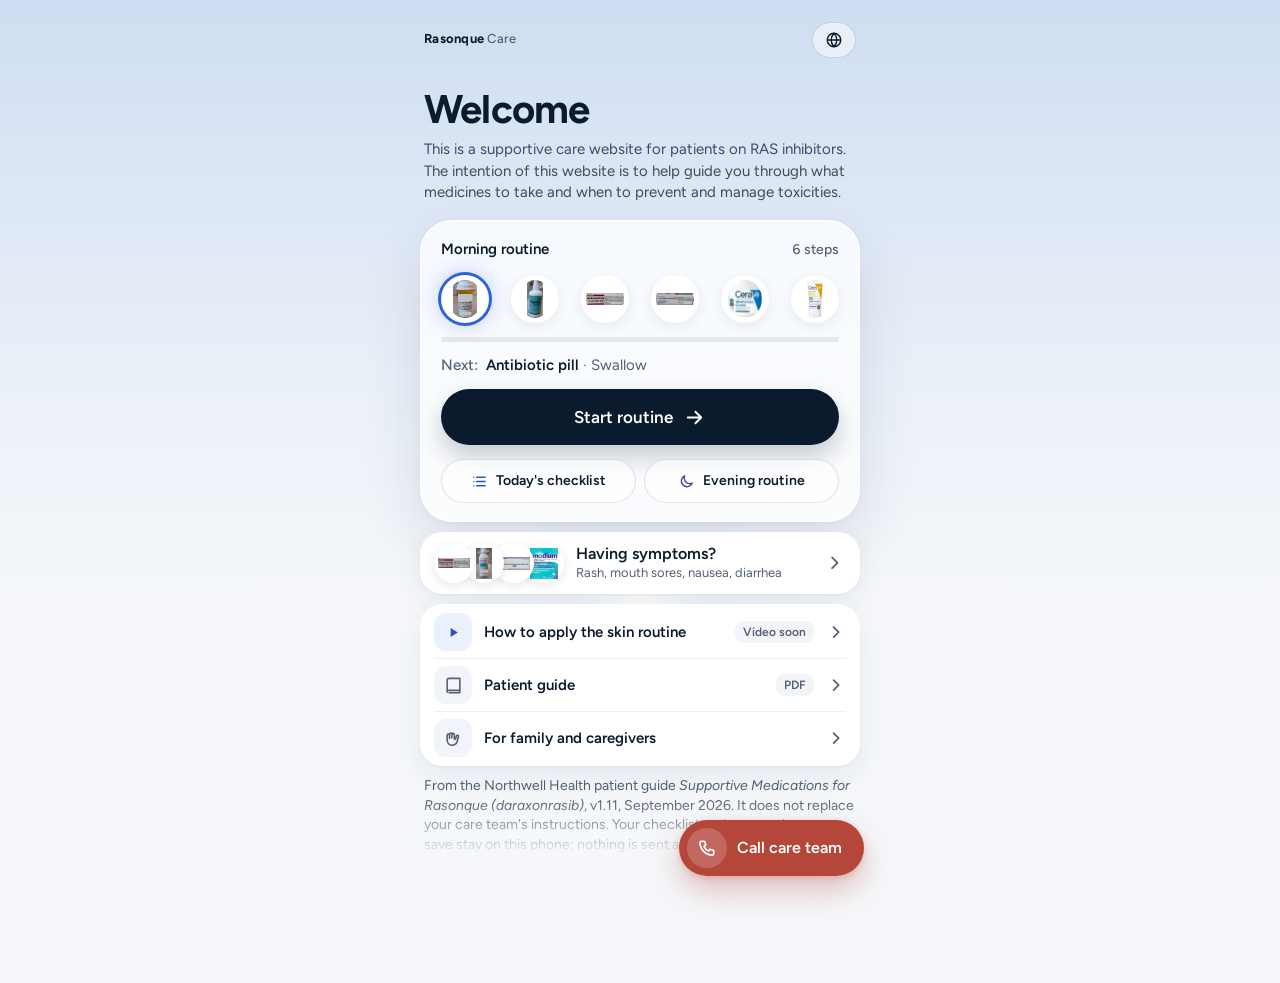
==== commit 037e21de: "v8: intro on Home, rash, how-to video, patient guide, institution-neutral Call - Home: first visit s" ====
--- a/index.html
+++ b/index.html
@@ -4,7 +4,7 @@
 <meta charset="utf-8">
 <meta name="viewport" content="width=device-width, initial-scale=1, viewport-fit=cover">
 <title>Rasonque Supportive Care</title>
-<meta name="description" content="Your guide to the medicines that prevent and treat Rasonque (daraxonrasib) side effects: the daily skin routine, mouth sores, nausea, diarrhea, and when to call your care team.">
+<meta name="description" content="Your guide to the medicines that prevent and treat Rasonque (daraxonrasib) side effects: the daily skin routine, rash, mouth sores, nausea, diarrhea, and when to call your care team.">
 <meta name="robots" content="noindex, nofollow">
 <meta name="theme-color" content="#CFDDF2" media="(prefers-color-scheme: light)">
 <meta name="theme-color" content="#0F1B33" media="(prefers-color-scheme: dark)">
@@ -39,15 +39,17 @@
   <symbol id="i-info" viewBox="0 0 24 24"><circle cx="12" cy="12" r="8.5"/><path d="M12 11v5M12 8h.01"/></symbol>
   <symbol id="i-hands" viewBox="0 0 24 24"><path d="M4 13.5V8a1.5 1.5 0 0 1 3 0v4M7 11V6.5a1.5 1.5 0 0 1 3 0V11M10 10.5V7a1.5 1.5 0 0 1 3 0v5.5"/><path d="M4 13.5c0 4 2.5 7 6.5 7s6-3 6.5-6l1.3-5a1.4 1.4 0 0 0-2.7-.7L14.5 13"/></symbol>
   <symbol id="i-play" viewBox="0 0 24 24"><path d="M8 5.5v13l10-6.5z"/></symbol>
+  <symbol id="i-list" viewBox="0 0 24 24"><path d="M8 6h12M8 12h12M8 18h12M4 6h.01M4 12h.01M4 18h.01"/></symbol>
+  <symbol id="i-globe" viewBox="0 0 24 24"><path d="M12 21a9 9 0 1 0 0-18 9 9 0 0 0 0 18zM3 12h18M12 3c2.5 2.7 3.8 5.7 3.8 9s-1.3 6.3-3.8 9c-2.5-2.7-3.8-5.7-3.8-9S9.5 5.7 12 3z"/></symbol>
+  <symbol id="i-book" viewBox="0 0 24 24"><path d="M4 5.5A2.5 2.5 0 0 1 6.5 3H20v15H6.5A2.5 2.5 0 0 0 4 20.5zM4 20.5V5.5M20 18v3H6.5"/></symbol>
+  <symbol id="i-image" viewBox="0 0 24 24"><path d="M4 6.5A2.5 2.5 0 0 1 6.5 4h11A2.5 2.5 0 0 1 20 6.5v11a2.5 2.5 0 0 1-2.5 2.5h-11A2.5 2.5 0 0 1 4 17.5zM4 16l4.5-4.5 4 4 2.5-2.5L20 17M15.5 9.5h.01"/></symbol>
+  <symbol id="i-download" viewBox="0 0 24 24"><path d="M12 4v11M7 10l5 5 5-5M5 20h14"/></symbol>
+  <symbol id="i-edit" viewBox="0 0 24 24"><path d="M4 20h4l10-10-4-4L4 16zM13 7l4 4"/></symbol>
 </svg>
 
 <div class="sky" aria-hidden="true"><b class="am"></b><b class="pm"></b><i></i></div>
 
 <div class="app">
-<div class="lang-note" id="langNote" hidden>
-  <svg class="ic"><use href="#i-info"/></svg>
-  <p><b>La versión en español está en preparación.</b> The Spanish version will use the care team's translated patient guide.</p>
-</div>
 
 <main>
 
@@ -55,7 +57,6 @@
 <section class="page" id="page-welcome" data-page hidden>
   <div class="bar inset">
     <span class="brand grow">Rasonque <span>Care</span></span>
-    <button class="lang" id="langBtn2" type="button" aria-controls="langNote" aria-label="Cambiar a español">ES</button>
   </div>
   <div class="hero inset">
     <h1>Welcome.</h1>
@@ -71,15 +72,16 @@
   <p class="proto-note">Prototype for review: any code works. Nothing you type is saved or sent.</p>
 </section>
 
-<!-- HOME: the routine, and nothing else -->
+<!-- HOME: introduces the site on the first visit, then greets; routine first, then symptoms, then learning -->
 <section class="page" id="page-home" data-page>
   <div class="bar inset">
     <span class="brand grow">Rasonque <span>Care</span></span>
-    <button class="lang" id="langBtn" type="button" aria-expanded="false" aria-controls="langNote" aria-label="Cambiar a español">ES</button>
+    <a class="lang" href="#guide" aria-label="Patient guide in other languages"><svg class="ic"><use href="#i-globe"/></svg></a>
   </div>
   <div class="hero inset">
-    <span class="eyebrow onsky" id="homeDate"></span>
-    <h1>Good <i id="homeGreet">morning</i></h1>
+    <h1 id="homeH1"><span id="hWelcome" hidden>Welcome</span><span id="hGreet">Good <i id="homeGreet">morning</i></span></h1>
+    <p class="intro-p" id="introFull" hidden>This is a supportive care website for patients on RAS inhibitors. The intention of this website is to help guide you through what medicines to take and when to prevent and manage toxicities.</p>
+    <p class="intro-p" id="introTag">Supportive care for people taking a RAS inhibitor.</p>
   </div>
   <div class="glass rcard">
     <div class="between"><span class="rlabel" id="homeWhen">Morning routine</span><span class="count" id="homeCount">6 steps</span></div>
@@ -93,23 +95,23 @@
     </div>
     <div class="bar-track" aria-hidden="true"><i id="homeBar"></i></div>
     <p class="nextline" id="homeNext"><span class="nk">Next:</span><span><b id="nextName">Antibiotic pill</b><span class="w" id="nextWhere"> · Swallow</span></span></p>
-    <div class="cta">
-      <a class="btn" href="#routine"><span id="homeCta">Start routine</span><svg class="ic"><use href="#i-arrow"/></svg></a>
-      <a class="linkline" href="#today">See today's checklist</a>
-    </div>
-  </div>
-  <div class="pair">
-    <button class="tile dusk" type="button" id="homeOther">
-      <span class="ico"><svg class="ic"><use id="homeOtherIcon" href="#i-moon"/></svg></span>
-      <b id="homeOtherName">Evening routine</b>
-    </button>
-    <a class="tile sym" href="#symptoms">
-      <span class="ico"><svg class="ic"><use href="#i-pulse"/></svg></span>
-      <b>Having symptoms?</b>
-    </a>
-  </div>
-  <a class="row" href="#caregivers"><svg class="ic"><use href="#i-hands"/></svg>For family and caregivers<svg class="ic chev"><use href="#i-chev"/></svg></a>
-  <p class="note">From the Northwell Health patient guide <i>Supportive Medications for Rasonque (daraxonrasib)</i>, v1.11, September 2026. This guide does not replace your care team's instructions. This site stores nothing and sends nothing.</p>
+    <a class="btn" href="#routine"><span id="homeCta">Start routine</span><svg class="ic"><use href="#i-arrow"/></svg></a>
+    <div class="ghosts">
+      <a class="ghost" href="#today"><svg class="ic"><use href="#i-list"/></svg>Today's checklist</a>
+      <button class="ghost dusk" type="button" id="homeOther"><svg class="ic"><use id="homeOtherIcon" href="#i-moon"/></svg><span id="homeOtherName">Evening routine</span></button>
+    </div>
+  </div>
+  <a class="symrow" href="#symptoms">
+    <span class="pchips" aria-hidden="true"><span class="pchip"><img src="img/hydrocortisone.jpg" alt=""></span><span class="pchip"><img src="img/dexamethasone.jpg" alt=""></span><span class="pchip"><img src="img/ondansetron.jpg" alt=""></span><span class="pchip"><img src="img/loperamide.jpg" alt=""></span></span>
+    <span class="grow"><b>Having symptoms?</b><small>Rash, mouth sores, nausea, diarrhea</small></span>
+    <svg class="ic"><use href="#i-chev"/></svg>
+  </a>
+  <nav class="learn" aria-label="Learn more">
+    <a href="#video"><span class="lico blue"><svg class="ic fill"><use href="#i-play"/></svg></span><span class="grow">How to apply the skin routine</span><span class="tag">Video soon</span><svg class="ic"><use href="#i-chev"/></svg></a>
+    <a href="#guide"><span class="lico"><svg class="ic"><use href="#i-book"/></svg></span><span class="grow">Patient guide</span><span class="tag">PDF</span><svg class="ic"><use href="#i-chev"/></svg></a>
+    <a href="#caregivers"><span class="lico"><svg class="ic"><use href="#i-hands"/></svg></span><span class="grow">For family and caregivers</span><svg class="ic"><use href="#i-chev"/></svg></a>
+  </nav>
+  <p class="note">From the Northwell Health patient guide <i>Supportive Medications for Rasonque (daraxonrasib)</i>, v1.11, September 2026. It does not replace your care team's instructions. Your checklist and any number you save stay on this phone; nothing is sent anywhere.</p>
 </section>
 
 <!-- ROUTINE -->
@@ -125,7 +127,7 @@
 
   <div id="stepView" style="display:contents">
    <div class="step-wrap" id="stepWrap">
-    <div class="stage"><img id="stepImg" src="" alt=""><span class="cshadow"></span><button class="vid" type="button" aria-disabled="true" aria-label="How-to video, coming soon"><svg class="ic"><use href="#i-play"/></svg>Video coming soon</button></div>
+    <div class="stage"><img id="stepImg" src="" alt=""><span class="cshadow"></span><a class="vid" href="#video"><svg class="ic"><use href="#i-play"/></svg>Watch how</a></div>
     <div class="step-text inset">
       <div class="stepline"><span class="num" id="stepNum">1</span><span class="eyebrow" id="stepKind">Antibiotic</span></div>
       <h1 id="stepName">Antibiotic pill</h1>
@@ -201,6 +203,11 @@
     <p class="lead">Tap what you're dealing with.</p>
   </div>
   <div class="stack">
+    <a class="sym-card" href="#rash">
+      <span class="ph sym"><span class="duo"><img src="img/hydrocortisone.jpg" alt=""><img src="img/triamcinolone.jpg" alt=""></span><span class="cshadow" style="width:3.75rem"></span></span>
+      <span class="grow"><b>Rash</b><small>Mild, moderate and severe, with pictures</small></span>
+      <svg class="ic"><use href="#i-chev"/></svg>
+    </a>
     <a class="sym-card" href="#mouth">
       <span class="ph sym"><span class="duo"><img src="img/dexamethasone.jpg" alt=""><img src="img/clotrimazole.jpg" alt=""></span><span class="cshadow" style="width:3.75rem"></span></span>
       <span class="grow"><b>Mouth sores</b><small>Dexamethasone rinse and clotrimazole lozenge</small></span>
@@ -278,13 +285,55 @@
   </div>
 </section>
 
+<!-- RASH -->
+<section class="page" id="page-rash" data-page hidden>
+  <div class="bar"><a class="circ" href="#symptoms" aria-label="Back to symptoms"><svg class="ic"><use href="#i-back"/></svg></a></div>
+  <div class="intro inset"><span class="eyebrow onsky">If you have a</span><h1>Rash</h1><p class="lead">Compare your skin with the pictures. Keep up the routine: using it every day prevents flares.</p></div>
+  <div class="stack">
+    <figure class="sev mild"><div class="sev-ph"><svg class="ic"><use href="#i-image"/></svg>Photo coming soon</div><figcaption><i aria-hidden="true"></i>Mild skin rash</figcaption></figure>
+    <figure class="sev moderate"><div class="sev-ph"><svg class="ic"><use href="#i-image"/></svg>Photo coming soon</div><figcaption><i aria-hidden="true"></i>Moderate skin rash</figcaption></figure>
+    <figure class="sev severe"><div class="sev-ph"><svg class="ic"><use href="#i-image"/></svg>Photo coming soon</div><figcaption><i aria-hidden="true"></i>Severe skin rash</figcaption></figure>
+    <p class="note">The dermatology team is preparing these photos and what to do for each.</p>
+    <a class="strip" href="#call"><svg class="ic"><use href="#i-phone"/></svg><span>Severe, lasting, or getting worse? Call us.</span><svg class="ic chev"><use href="#i-chev"/></svg></a>
+  </div>
+</section>
+
+<!-- VIDEO -->
+<section class="page" id="page-video" data-page hidden>
+  <div class="bar"><a class="circ" href="#home" aria-label="Back to home"><svg class="ic"><use href="#i-back"/></svg></a></div>
+  <div class="intro inset"><span class="eyebrow onsky">How-to video</span><h1>Applying the skin routine</h1><p class="lead">Every step, face and body, from the dermatology team.</p></div>
+  <div class="player" role="img" aria-label="Video coming soon">
+    <span class="soon">Coming soon</span>
+    <span class="disc"><svg viewBox="0 0 24 24" aria-hidden="true"><path d="M8 5.5v13l10-6.5z"/></svg></span>
+    <span class="cap">The dermatology team is recording this video.</span>
+  </div>
+  <ol class="chapters" aria-label="What the video covers">
+      <li><span class="n">1</span>Antibiotic pill<span class="w">Swallow</span></li>
+      <li><span class="n">2</span>Hypochlorous spray<span class="w">Face</span></li>
+      <li><span class="n">3</span>Hydrocortisone cream<span class="w">Face</span></li>
+      <li><span class="n">4</span>Triamcinolone cream<span class="w">Body and trunk</span></li>
+      <li><span class="n">5</span>Moisturizer<span class="w">Face and body</span></li>
+      <li><span class="n">6</span>Sunscreen<span class="w">Mornings</span></li>
+  </ol>
+  <a class="linkline ar" href="#routine">Start the routine<svg class="ic"><use href="#i-arrow"/></svg></a>
+</section>
+
+<!-- PATIENT GUIDE -->
+<section class="page" id="page-guide" data-page hidden>
+  <div class="bar"><a class="circ" href="#home" aria-label="Back to home"><svg class="ic"><use href="#i-back"/></svg></a></div>
+  <div class="intro inset"><span class="eyebrow onsky">Patient information guide</span><h1>Read the guide</h1><p class="lead">The printed guide from your care team, as a PDF.</p></div>
+  <a class="dl" href="guide/rasonque-patient-guide-v1.11-en.pdf" target="_blank" rel="noopener"><span class="grow"><b>English</b><small>Version 1.11 · September 2026</small></span><span class="pdf"><svg class="ic"><use href="#i-download"/></svg>PDF</span></a>
+  <p class="note">Translations in six more languages are on the way from the care team.</p>
+  <div class="about"><span class="eyebrow">About this site</span><p>This is a supportive care website for patients on RAS inhibitors. The intention of this website is to help guide you through what medicines to take and when to prevent and manage toxicities.</p></div>
+</section>
+
 <!-- CALL -->
 <section class="page dark" id="page-call" data-page hidden>
   <div class="stars" aria-hidden="true"><i></i><i></i><i></i><i></i><i></i></div>
   <div class="bar"><a class="circ" href="#home" aria-label="Back to home"><svg class="ic"><use href="#i-back"/></svg></a></div>
   <div class="intro inset" style="padding-top:.75rem">
     <span class="eyebrow">Day or night</span>
-    <h1>Call us <i>if…</i></h1>
+    <h1>Call your care team <i>if…</i></h1>
   </div>
   <div class="reasons inset">
     <p><span>Symptoms are <b>severe</b>, <b>don't go away</b>, or <b>get worse</b>.</span></p>
@@ -292,12 +341,27 @@
     <p><span>You have <b>any questions or concerns</b>.</span></p>
   </div>
   <div class="card light">
-    <div style="display:flex;flex-direction:column;gap:.375rem">
-      <span class="eyebrow">GI oncology clinic</span>
-      <span class="num-big"><span class="ph-fill">Clinic phone</span></span>
-    </div>
-    <a class="btn" href="tel:"><svg class="ic"><use href="#i-phone"/></svg>Call the clinic</a>
-    <div class="afterh"><span>After hours</span><b class="ph-fill">After-hours number</b></div>
+    <div class="team" id="teamEmpty">
+      <span class="eyebrow">Your care team</span>
+      <p class="team-h">Add their phone number</p>
+      <p class="team-p">So you can call with one tap. It stays on this phone only and is never sent anywhere.</p>
+      <button class="btn" type="button" id="teamAdd"><svg class="ic"><use href="#i-edit"/></svg>Add phone number</button>
+      <p class="team-s">It's on your appointment card or your clinic's paperwork. Your nurse can type it in for you.</p>
+    </div>
+    <form class="team" id="teamForm" hidden novalidate>
+      <span class="eyebrow">Your care team</span>
+      <label for="telMain"><span>Phone number</span><input class="tel-in" id="telMain" type="tel" inputmode="tel" autocomplete="off" maxlength="24"></label>
+      <label for="telAfter"><span>After hours <em>(optional)</em></span><input class="tel-in" id="telAfter" type="tel" inputmode="tel" autocomplete="off" maxlength="24"></label>
+      <p class="code-err" id="telErr" hidden>Enter a phone number with at least 7 digits.</p>
+      <button class="btn" type="submit">Save on this phone</button>
+      <button class="btn quiet" type="button" id="teamCancel">Cancel</button>
+    </form>
+    <div class="team" id="teamSaved" hidden>
+      <div class="between" style="align-items:center"><span class="eyebrow">Your care team</span><button class="textbtn" type="button" id="teamChange">Change</button></div>
+      <span class="num-big" id="teamNum"></span>
+      <a class="btn" id="teamCall" href="tel:"><svg class="ic"><use href="#i-phone"/></svg>Call now</a>
+      <div class="afterh" id="teamAfterRow"><span>After hours</span><a id="teamAfter" href="tel:"></a></div>
+    </div>
   </div>
   <p class="fine inset"><b>Emergency?</b> Call 911.</p>
 </section>
--- a/css/site.css
+++ b/css/site.css
@@ -1,7 +1,9 @@
 /* v6 "Clinical Blue". A cool sky at the top of every screen follows the routine you are on: clear blue for
    the morning routine, a soft indigo for the evening one, a deep blue night on Call. It always fades to paper before small text
    sits on it. One typeface, Figtree, in sentence case throughout. Blue means progress. There is no tab bar: Home links to
-   everything, inner screens have a back button, and a terracotta "Call care team" button sits in the bottom corner. */
+   everything, inner screens have a back button, and a terracotta "Call care team" button sits in the bottom corner.
+   v8: Home introduces the site on the first visit, then greets; the routine card carries Today and the other routine;
+   one row leads to Symptoms (rash first); one Learn card holds the how-to video, the patient guide and caregivers. */
 :root{
   --bg:#F5F7FA; --surface:#FFFFFF; --tint:#EEF3FA; --fg:#0B1B2E; --muted:#546172;
   --line:#EBEFF5; --track:rgba(11,27,46,.08); --check-off:#C7D0DC;
@@ -16,6 +18,8 @@
   --head:#0B1B2E; --italic:#2456C8; --italic-pm:#4B44AE; --soft:rgba(11,27,46,.62);
   --moon-bg:#ECEBF8; --moon:#4B44AE; --sun-bg:#F7F0E3; --sun-ink:#9A6B1E; --sym-bg:#F9EAE8; --sym:#B4473A;
   --pulse-bg:#EAF0FC; --lang-edge:rgba(11,27,46,.14); --lang-bg:rgba(255,255,255,.5);
+  --ink2:#3E4C60; --ghost-bg:rgba(255,255,255,.6); --ghost-edge:rgba(11,27,46,.12); --quiet-bg:#F1F4F9; --quiet-ink:#546172;
+  --ph-bg:linear-gradient(135deg,#F4ECE6 0%,#EADCD2 100%); --ph-ink:#6B5242; --ph-edge:rgba(154,107,30,.2);
   --call:#B4473A; --call-shadow:0 14px 30px rgba(180,71,58,.32),0 2px 6px rgba(180,71,58,.2);
   --stage-glow:#EAF1FC; --stage-shadow:0 24px 60px rgba(30,50,90,.12),0 2px 6px rgba(30,50,90,.05);
   --home-am:linear-gradient(180deg,#CFDDF2 0%,#DCE6F5 30%,#EAF0F8 62%,#F5F7FA 100%);
@@ -41,6 +45,8 @@
     --head:#F2F5FA; --italic:#9DB8F6; --italic-pm:#B7AEF2; --soft:rgba(255,255,255,.72);
     --moon-bg:rgba(255,255,255,.08); --moon:#B7AEF2; --sun-bg:rgba(255,255,255,.08); --sun-ink:#F0C27A; --sym-bg:rgba(255,255,255,.08); --sym:#F2A58F;
     --pulse-bg:rgba(111,151,242,.16); --lang-edge:rgba(255,255,255,.18); --lang-bg:rgba(255,255,255,.06);
+    --ink2:#C3CCDA; --ghost-bg:rgba(255,255,255,.06); --ghost-edge:rgba(255,255,255,.16); --quiet-bg:rgba(255,255,255,.08); --quiet-ink:#A3AEC0;
+    --ph-bg:rgba(255,255,255,.06); --ph-ink:#B8C2D2; --ph-edge:rgba(255,255,255,.14);
     --call:#B4473A; --call-shadow:0 14px 30px rgba(0,0,0,.45);
     --stage-glow:#EAF1FC; --stage-shadow:0 24px 60px rgba(0,0,0,.35);
     --home-am:linear-gradient(180deg,#0F1B33 0%,#16264A 34%,#1E3260 58%,#16233F 82%,#0D1524 100%);
@@ -65,6 +71,8 @@
   --head:#F2F5FA; --italic:#9DB8F6; --italic-pm:#B7AEF2; --soft:rgba(255,255,255,.72);
   --moon-bg:rgba(255,255,255,.08); --moon:#B7AEF2; --sun-bg:rgba(255,255,255,.08); --sun-ink:#F0C27A; --sym-bg:rgba(255,255,255,.08); --sym:#F2A58F;
   --pulse-bg:rgba(111,151,242,.16); --lang-edge:rgba(255,255,255,.18); --lang-bg:rgba(255,255,255,.06);
+    --ink2:#C3CCDA; --ghost-bg:rgba(255,255,255,.06); --ghost-edge:rgba(255,255,255,.16); --quiet-bg:rgba(255,255,255,.08); --quiet-ink:#A3AEC0;
+    --ph-bg:rgba(255,255,255,.06); --ph-ink:#B8C2D2; --ph-edge:rgba(255,255,255,.14);
     --call:#B4473A; --call-shadow:0 14px 30px rgba(0,0,0,.45);
   --stage-glow:#EAF1FC; --stage-shadow:0 24px 60px rgba(0,0,0,.35);
   --home-am:linear-gradient(180deg,#0F1B33 0%,#16264A 34%,#1E3260 58%,#16233F 82%,#0D1524 100%);
@@ -139,14 +147,17 @@
 
 /* Bars and small controls */
 .bar{display:flex;align-items:center;gap:.75rem;min-height:2.75rem}
-.lang{position:relative;height:2.25rem;min-width:2.75rem;padding:0 .75rem;border:1px solid var(--lang-edge);border-radius:1.125rem;background:var(--lang-bg);color:var(--fg);font-weight:600;font-size:.8125rem;cursor:pointer}
+.lang{position:relative;height:2.25rem;min-width:2.75rem;padding:0 .75rem;border:1px solid var(--lang-edge);border-radius:1.125rem;background:var(--lang-bg);color:var(--fg);display:inline-flex;align-items:center;justify-content:center;text-decoration:none;cursor:pointer}
 .lang::after{content:"";position:absolute;inset:-5px -1px}
+.lang svg.ic{width:1.125rem;height:1.125rem;stroke-width:1.9}
 .circ{width:2.75rem;height:2.75rem;border-radius:50%;background:var(--frost);-webkit-backdrop-filter:blur(16px);backdrop-filter:blur(16px);box-shadow:inset 0 1px 0 var(--glass-hi);display:inline-flex;align-items:center;justify-content:center;text-decoration:none;color:var(--fg);border:0;cursor:pointer;flex:none}
-.lang-note{position:relative;z-index:2;background:var(--surface);font-size:.875rem;padding-block:.6rem;padding-left:max(24px,env(safe-area-inset-left,0px));padding-right:max(24px,env(safe-area-inset-right,0px));display:flex;gap:.6rem;align-items:flex-start}
 .intro{display:flex;flex-direction:column;gap:.625rem}
-.hero{display:flex;flex-direction:column;gap:.625rem;padding-top:2.5rem}
+.hero{display:flex;flex-direction:column;gap:.5rem;padding-top:1rem}
 .hero h1{font-size:2.5rem;line-height:1.08;letter-spacing:-.02em}
 .hero .eyebrow{font-weight:500}
+.hero .intro-p{font-size:.9375rem;line-height:1.45;color:var(--ink2);max-width:34rem}
+#page-home{gap:.625rem}
+#page-home .rcard{margin-top:.375rem;gap:.875rem;padding:1.125rem 1.25rem}
 @media (max-width:359px){.hero h1{font-size:2.25rem}}
 
 /* Glass and cards */
@@ -189,21 +200,41 @@
 .daycard > svg.ic{color:var(--muted)}
 @media (hover:hover){.daycard:hover{transform:translateY(-2px);box-shadow:0 16px 36px var(--hover-shadow)}}
 .daycard{transition:transform .2s,box-shadow .2s}
-/* Home: the other half of the day and the way into Symptoms, as two equal tiles */
-.pair{display:grid;grid-template-columns:repeat(2,minmax(0,1fr));gap:.75rem}
-.tile{display:flex;flex-direction:column;justify-content:space-between;align-items:flex-start;gap:.75rem;min-height:7.5rem;padding:1rem .75rem;border:0;border-radius:1.5rem;background:var(--surface);color:var(--fg);box-shadow:var(--card-shadow);text-align:left;text-decoration:none;font:inherit;cursor:pointer;transition:transform .2s,box-shadow .2s}
-.tile .ico{width:3.5rem;height:3.5rem;border-radius:1rem;display:flex;align-items:center;justify-content:center;flex:none}
-.tile .ico svg.ic{width:1.875rem;height:1.875rem}
-.tile.dusk .ico{background:var(--moon-bg);color:var(--moon)}
-.tile.dawn .ico{background:var(--sun-bg);color:var(--sun-ink)}
-.tile.sym .ico{background:var(--pulse-bg);color:var(--accent-text)}
-.tile b{display:block;font-size:1rem;line-height:1.2;font-weight:600;letter-spacing:-.01em;text-wrap:balance}
-@media (max-width:379px){.tile b{font-size:.9375rem}}
-@media (hover:hover){.tile:hover{transform:translateY(-2px);box-shadow:0 16px 36px var(--hover-shadow)}}
+/* Home: Today and the other half of the day as two quiet buttons inside the routine card */
+.ghosts{display:grid;grid-template-columns:repeat(2,minmax(0,1fr));gap:.5rem}
+.ghost{display:flex;align-items:center;justify-content:center;gap:.45rem;height:2.75rem;padding:0 .5rem;border-radius:1.375rem;border:1px solid var(--ghost-edge);background:var(--ghost-bg);color:var(--fg);font:inherit;font-weight:600;font-size:.875rem;text-decoration:none;cursor:pointer;white-space:nowrap;min-width:0}
+.ghost svg.ic{width:1.0625rem;height:1.0625rem;color:var(--accent-text)}
+.ghost.dusk svg.ic{color:var(--moon)}
+.ghost.dawn svg.ic{color:var(--sun-ink)}
+@media (max-width:374px){.ghost{font-size:.8125rem;gap:.3rem}.ghost svg.ic{width:.9375rem;height:.9375rem}}
+@media (max-width:339px){.ghost svg.ic{display:none}}
+@media (hover:hover){.ghost:hover{background:var(--surface)}}
+/* One row into Symptoms: the four medicines as overlapping photo chips */
+.symrow{display:flex;align-items:center;gap:.75rem;background:var(--surface);border-radius:1.375rem;padding:.6875rem .875rem;text-decoration:none;color:var(--fg);box-shadow:var(--card-shadow);transition:transform .2s,box-shadow .2s}
+.symrow b{display:block;font-weight:600;font-size:1rem;line-height:1.2}
+.symrow small{display:block;font-size:.8125rem;line-height:1.3;color:var(--muted);margin-top:.125rem}
+.symrow > svg.ic{color:var(--muted)}
+.pchips{display:flex;flex:none}
+.pchip{position:relative;width:2.5rem;height:2.5rem;border-radius:50%;background:#FFFFFF;box-shadow:0 3px 10px rgba(11,27,46,.1);display:flex;align-items:center;justify-content:center;flex:none}
+.pchip + .pchip{margin-left:-.625rem}
+.pchip:nth-child(1){z-index:4}.pchip:nth-child(2){z-index:3}.pchip:nth-child(3){z-index:2}.pchip:nth-child(4){z-index:1}
+.pchip img{height:78%;max-width:78%;object-fit:contain}
+@media (max-width:359px){.pchip:nth-child(n+3){display:none}}
+/* Learn: video, guide, caregivers in one card */
+.learn{background:var(--surface);border-radius:1.375rem;padding:.125rem .875rem;display:flex;flex-direction:column;box-shadow:var(--card-shadow)}
+.learn a{display:flex;align-items:center;gap:.75rem;min-height:3.25rem;padding:.4375rem 0;text-decoration:none;color:var(--fg);font-weight:600;font-size:.9375rem;line-height:1.2}
+.learn a + a{border-top:1px solid var(--line)}
+.learn .lico{width:2.375rem;height:2.375rem;border-radius:.75rem;background:var(--quiet-bg);color:var(--quiet-ink);display:flex;align-items:center;justify-content:center;flex:none}
+.learn .lico.blue{background:var(--pulse-bg);color:var(--accent-text)}
+.learn .lico svg.ic{width:1.1875rem;height:1.1875rem}
+.learn .lico svg.fill{fill:currentColor;stroke:none;width:1.0625rem;height:1.0625rem}
+.learn > a > svg.ic{color:var(--muted)}
+.tag{font-size:.75rem;font-weight:600;color:var(--quiet-ink);background:var(--quiet-bg);border-radius:.5625rem;padding:.25rem .5rem;flex:none}
+@media (hover:hover){.symrow:hover{transform:translateY(-2px);box-shadow:0 16px 36px var(--hover-shadow)}}
 @media (prefers-reduced-motion:no-preference){
   #page-home .hero{animation:rise .6s ease-out both}
   #page-home .rcard{animation:rise .6s .08s ease-out both}
-  #page-home .pair{animation:rise .6s .16s ease-out both}
+  #page-home .symrow,#page-home .learn{animation:rise .6s .16s ease-out both}
   body[data-page="home"] .sky i{animation:glow 6s ease-in-out infinite}
 }
 
@@ -223,7 +254,8 @@
 .stage{position:relative;height:20.5rem;border-radius:2rem;background:radial-gradient(70% 62% at 50% 58%,var(--stage-glow) 0%,rgba(255,255,255,.97) 62%);border:1px solid rgba(255,255,255,.9);box-shadow:inset 0 1px 0 #FFFFFF,var(--stage-shadow);display:flex;flex-direction:column;align-items:center;justify-content:center;padding:1.875rem}
 .stage img{max-width:100%;max-height:13.75rem;object-fit:contain}
 .stage .cshadow{width:58%;height:14px;margin-top:2px;background:radial-gradient(ellipse at center,rgba(11,27,46,.2),transparent 70%)}
-.vid{position:absolute;right:.875rem;bottom:.875rem;display:inline-flex;align-items:center;gap:.4rem;height:2.25rem;padding:0 .875rem 0 .7rem;border-radius:1.125rem;border:0;background:#0B1B2E;color:#FFFFFF;font-weight:600;font-size:.75rem;opacity:.88;cursor:default}
+.vid{position:absolute;right:.875rem;bottom:.875rem;display:inline-flex;align-items:center;gap:.4rem;height:2.25rem;padding:0 .875rem 0 .7rem;border-radius:1.125rem;border:0;background:#0B1B2E;color:#FFFFFF;font-weight:600;font-size:.75rem;opacity:.92;text-decoration:none;cursor:pointer}
+.vid::after{content:"";position:absolute;inset:-4px}
 .vid svg.ic{width:1rem;height:1rem;fill:currentColor;stroke:none}
 .step-text{display:flex;flex-direction:column;gap:.625rem}
 .stepline{display:flex;align-items:center;gap:.625rem}
@@ -322,11 +354,54 @@
 .card.light .eyebrow{color:#546172}
 .card.light .btn{background:#0B1B2E;color:#FFFFFF}
 .num-big{font-family:var(--display);font-weight:700;font-size:1.625rem;line-height:1.15;letter-spacing:-.02em;font-variant-numeric:tabular-nums}
-.ph-fill{color:#546172;border-bottom:2px dashed #C7D0DC}
 .afterh{display:flex;justify-content:space-between;align-items:baseline;gap:.75rem;flex-wrap:wrap;border-top:1px solid #E8ECF2;padding-top:.875rem}
 .afterh > span{color:#546172;font-size:.875rem}
-.afterh b.ph-fill{font-family:var(--body);font-size:1rem}
 .fine{margin-top:auto;color:#FFFFFF;font-size:1rem}
+
+/* Rash: three labelled pictures (placeholders until the dermatology team's photos arrive) */
+.sev{margin:0;background:var(--surface);border-radius:1.5rem;padding:.625rem .625rem .875rem;display:flex;flex-direction:column;gap:.75rem;box-shadow:var(--card-shadow)}
+.sev-ph{height:8.25rem;border-radius:1.125rem;background:var(--ph-bg);box-shadow:inset 0 0 0 1.5px var(--ph-edge);display:flex;flex-direction:column;align-items:center;justify-content:center;gap:.375rem;color:var(--ph-ink);font-size:.8125rem;font-weight:600}
+.sev-ph svg.ic{width:1.625rem;height:1.625rem;stroke-width:1.6}
+.sev figcaption{display:flex;align-items:center;gap:.625rem;padding:0 .375rem;font-weight:700;font-size:1rem}
+.sev figcaption i{width:.625rem;height:.625rem;border-radius:50%;flex:none}
+.sev.mild figcaption i{background:var(--accent-text)}
+.sev.moderate figcaption i{background:var(--sun-ink)}
+.sev.severe figcaption i{background:var(--sym)}
+/* Video: a player frame and the routine as chapters */
+.player{position:relative;height:11.25rem;border-radius:1.5rem;overflow:hidden;background:linear-gradient(135deg,#16306A 0%,#0B1B2E 100%);box-shadow:0 18px 44px rgba(11,27,46,.28);display:flex;align-items:center;justify-content:center;color:#FFFFFF}
+.player::before{content:"";position:absolute;right:-80px;top:-100px;width:300px;height:300px;border-radius:50%;background:radial-gradient(circle,rgba(138,169,240,.35) 0%,rgba(138,169,240,0) 60%)}
+.player .disc{position:relative;width:4.25rem;height:4.25rem;border-radius:50%;background:rgba(255,255,255,.14);color:rgba(255,255,255,.75);display:flex;align-items:center;justify-content:center}
+.player .disc svg{width:1.875rem;height:1.875rem;fill:currentColor;stroke:none}
+.player .soon{position:absolute;left:1rem;top:1rem;font-size:.75rem;font-weight:700;color:#0B1B2E;background:#FFFFFF;border-radius:.625rem;padding:.3rem .55rem}
+.player .cap{position:absolute;left:1rem;right:1rem;bottom:1rem;font-size:.8125rem;line-height:1.35;color:rgba(255,255,255,.8)}
+.chapters{list-style:none;margin:0;background:var(--surface);border-radius:1.5rem;padding:.25rem 1.125rem;box-shadow:var(--card-shadow)}
+.chapters li{display:flex;align-items:center;gap:.75rem;padding:.5625rem 0;font-weight:600;font-size:.9375rem}
+.chapters li + li{border-top:1px solid var(--line)}
+.chapters .n{width:1.625rem;height:1.625rem;border-radius:50%;background:var(--pulse-bg);color:var(--accent-text);font-size:.8125rem;font-weight:700;display:flex;align-items:center;justify-content:center;flex:none}
+.chapters .w{margin-left:auto;font-weight:400;font-size:.8125rem;color:var(--muted);text-align:right}
+.linkline.ar{gap:.375rem}
+.linkline.ar svg.ic{width:1.125rem;height:1.125rem}
+/* Patient guide */
+.dl{display:flex;align-items:center;gap:.875rem;background:var(--surface);border-radius:1.5rem;padding:.875rem 1.125rem;text-decoration:none;color:var(--fg);box-shadow:var(--card-shadow)}
+.dl b{display:block;font-weight:600;font-size:1.0625rem;line-height:1.2}
+.dl small{display:block;font-size:.8125rem;color:var(--muted);margin-top:.125rem}
+.dl .pdf{display:inline-flex;align-items:center;gap:.375rem;height:2.125rem;padding:0 .75rem;border-radius:1.0625rem;background:var(--pulse-bg);color:var(--accent-text);font-weight:700;font-size:.8125rem;flex:none}
+.dl .pdf svg.ic{width:1rem;height:1rem}
+.about{background:var(--surface);border-radius:1.5rem;padding:1.125rem 1.25rem;display:flex;flex-direction:column;gap:.375rem;box-shadow:var(--card-shadow)}
+.about p{color:var(--ink2);font-size:.9375rem;line-height:1.5}
+/* Call: the care team's number, kept on this phone only */
+.team{display:flex;flex-direction:column;gap:.875rem}
+.team[hidden]{display:none}
+.team-h{font-family:var(--display);font-weight:700;font-size:1.375rem;line-height:1.15;letter-spacing:-.02em}
+.team-p{font-size:.9375rem;line-height:1.45;color:#546172}
+.team-s{font-size:.8125rem;line-height:1.4;color:#546172}
+.team label{font-weight:600;font-size:.875rem;display:flex;flex-direction:column;gap:.375rem}
+.team label em{font-style:normal;font-weight:500;color:#546172}
+.tel-in{height:3.25rem;border-radius:1rem;border:0;box-shadow:inset 0 0 0 2px #C7D0DC;background:#FFFFFF;color:#0B1B2E;font-family:var(--body);font-size:1.25rem;font-weight:600;padding:0 1rem;width:100%;font-variant-numeric:tabular-nums}
+.tel-in:focus{outline:none;box-shadow:inset 0 0 0 2px #2F62D9}
+.card.light .btn.quiet{background:transparent;color:#546172;box-shadow:none}
+.textbtn{border:0;background:transparent;color:#2456C8;font:inherit;font-weight:600;font-size:.875rem;cursor:pointer;padding:.5rem 0;min-height:2.75rem}
+.afterh a{color:#0B1B2E;font-weight:700;font-size:1rem;text-decoration:none;font-variant-numeric:tabular-nums}
 
 /* Caregivers and video placeholders */
 .card ul{margin:0;padding-left:1.2em}
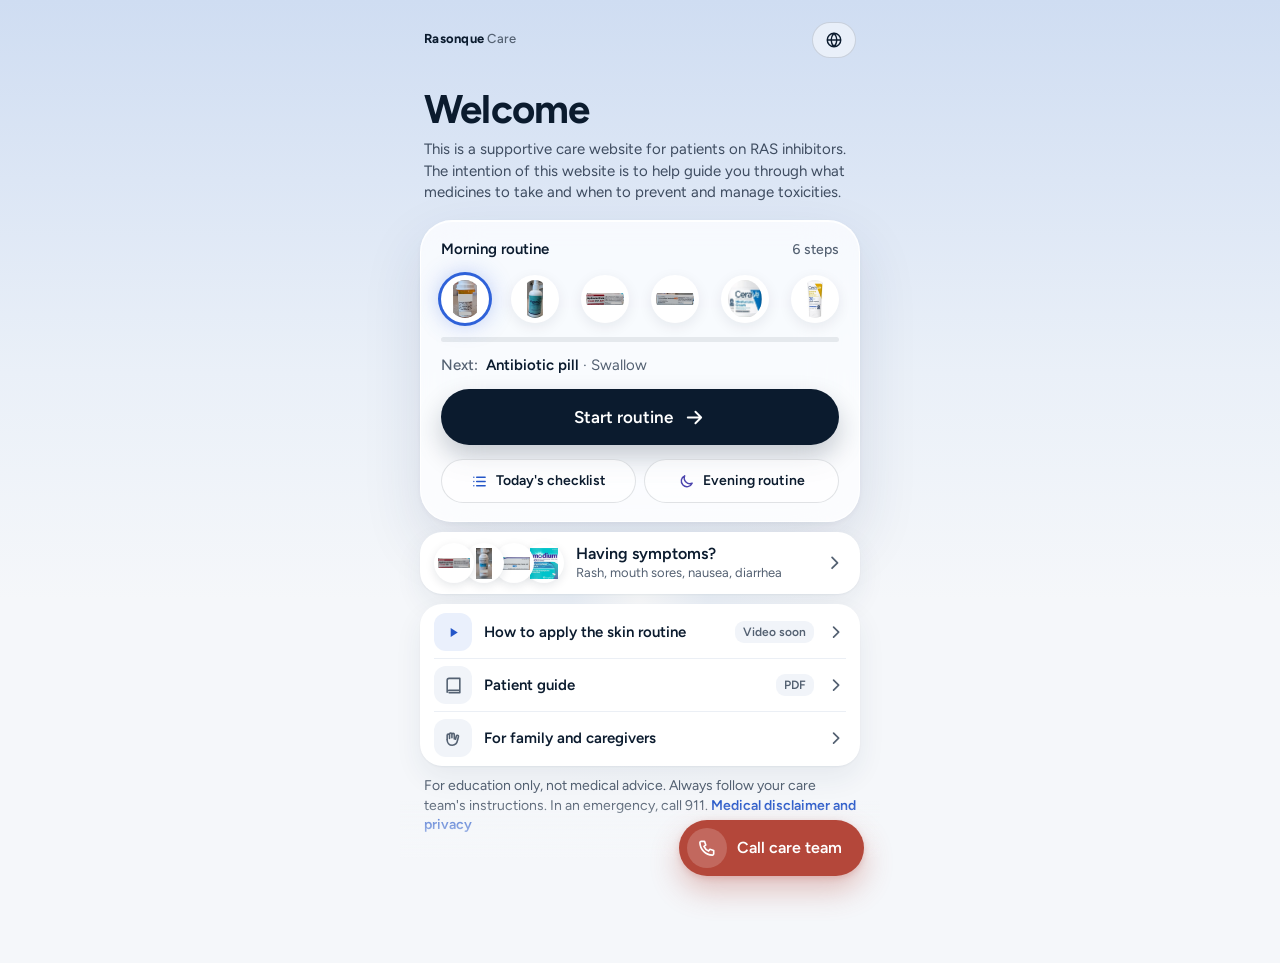
==== commit d57a49b3: "Add a medical disclaimer: About page, Home footnote - New #about page: what the site is, a medical d" ====
--- a/index.html
+++ b/index.html
@@ -111,7 +111,7 @@
     <a href="#guide"><span class="lico"><svg class="ic"><use href="#i-book"/></svg></span><span class="grow">Patient guide</span><span class="tag">PDF</span><svg class="ic"><use href="#i-chev"/></svg></a>
     <a href="#caregivers"><span class="lico"><svg class="ic"><use href="#i-hands"/></svg></span><span class="grow">For family and caregivers</span><svg class="ic"><use href="#i-chev"/></svg></a>
   </nav>
-  <p class="note">From the Northwell Health patient guide <i>Supportive Medications for Rasonque (daraxonrasib)</i>, v1.11, September 2026. It does not replace your care team's instructions. Your checklist and any number you save stay on this phone; nothing is sent anywhere.</p>
+  <p class="note">For education only, not medical advice. Always follow your care team's instructions. In an emergency, call 911. <a href="#about">Medical disclaimer and privacy</a></p>
 </section>
 
 <!-- ROUTINE -->
@@ -324,7 +324,35 @@
   <div class="intro inset"><span class="eyebrow onsky">Patient information guide</span><h1>Read the guide</h1><p class="lead">The printed guide from your care team, as a PDF.</p></div>
   <a class="dl" href="guide/rasonque-patient-guide-v1.11-en.pdf" target="_blank" rel="noopener"><span class="grow"><b>English</b><small>Version 1.11 · September 2026</small></span><span class="pdf"><svg class="ic"><use href="#i-download"/></svg>PDF</span></a>
   <p class="note">Translations in six more languages are on the way from the care team.</p>
-  <div class="about"><span class="eyebrow">About this site</span><p>This is a supportive care website for patients on RAS inhibitors. The intention of this website is to help guide you through what medicines to take and when to prevent and manage toxicities.</p></div>
+  <a class="row" href="#about"><svg class="ic"><use href="#i-info"/></svg>About this site and medical disclaimer<svg class="ic chev"><use href="#i-chev"/></svg></a>
+</section>
+
+<!-- ABOUT: what the site is, the medical disclaimer, privacy -->
+<section class="page" id="page-about" data-page hidden>
+  <div class="bar"><a class="circ" href="#home" aria-label="Back to home"><svg class="ic"><use href="#i-back"/></svg></a></div>
+  <div class="intro inset"><span class="eyebrow onsky">Important information</span><h1>About this site</h1></div>
+  <div class="stack">
+    <div class="about">
+      <h2>What this site is</h2>
+      <p>This is a supportive care website for patients on RAS inhibitors. The intention of this website is to help guide you through what medicines to take and when to prevent and manage toxicities.</p>
+      <p>It follows the Northwell Health patient guide <i>Supportive Medications for Rasonque (daraxonrasib)</i>, version 1.11, September 2026. <a href="#guide">Read the guide</a></p>
+    </div>
+    <div class="about" id="disclaimer">
+      <h2>Medical disclaimer</h2>
+      <ul>
+        <li>This site is for education only. It is not medical advice, and it does not replace the advice, diagnosis or treatment of your own doctor or care team.</li>
+        <li>Always follow the instructions your care team gives you. If they are different from what this site says, follow your care team.</li>
+        <li>Your medicines, doses and schedule may not match what is shown here. Do not start, stop or change a medicine or its dose without talking to your care team first.</li>
+        <li>Using this site does not make you a patient of any doctor, clinic or hospital.</li>
+        <li>Call your care team if symptoms are severe, don't go away, or get worse.</li>
+        <li><b>If you think you are having a medical emergency, call 911 or go to the nearest emergency room.</b></li>
+      </ul>
+    </div>
+    <div class="about">
+      <h2>Privacy</h2>
+      <p>There are no accounts, cookies, ads or tracking. Your checklist and any phone number you save are kept in this browser on this device only. They are never sent anywhere.</p>
+    </div>
+  </div>
 </section>
 
 <!-- CALL -->
--- a/css/site.css
+++ b/css/site.css
@@ -389,6 +389,11 @@
 .dl .pdf svg.ic{width:1rem;height:1rem}
 .about{background:var(--surface);border-radius:1.5rem;padding:1.125rem 1.25rem;display:flex;flex-direction:column;gap:.375rem;box-shadow:var(--card-shadow)}
 .about p{color:var(--ink2);font-size:.9375rem;line-height:1.5}
+.about h2{margin:0 0 .125rem;font-size:1.0625rem;font-weight:700;line-height:1.25;color:var(--fg)}
+.about ul{margin:0;padding-left:1.15em;color:var(--ink2);font-size:.9375rem;line-height:1.5}
+.about li + li{margin-top:.45em}
+.about a,.note a{color:var(--accent-text);font-weight:600;text-decoration:none}
+.about a:hover,.note a:hover{text-decoration:underline}
 /* Call: the care team's number, kept on this phone only */
 .team{display:flex;flex-direction:column;gap:.875rem}
 .team[hidden]{display:none}
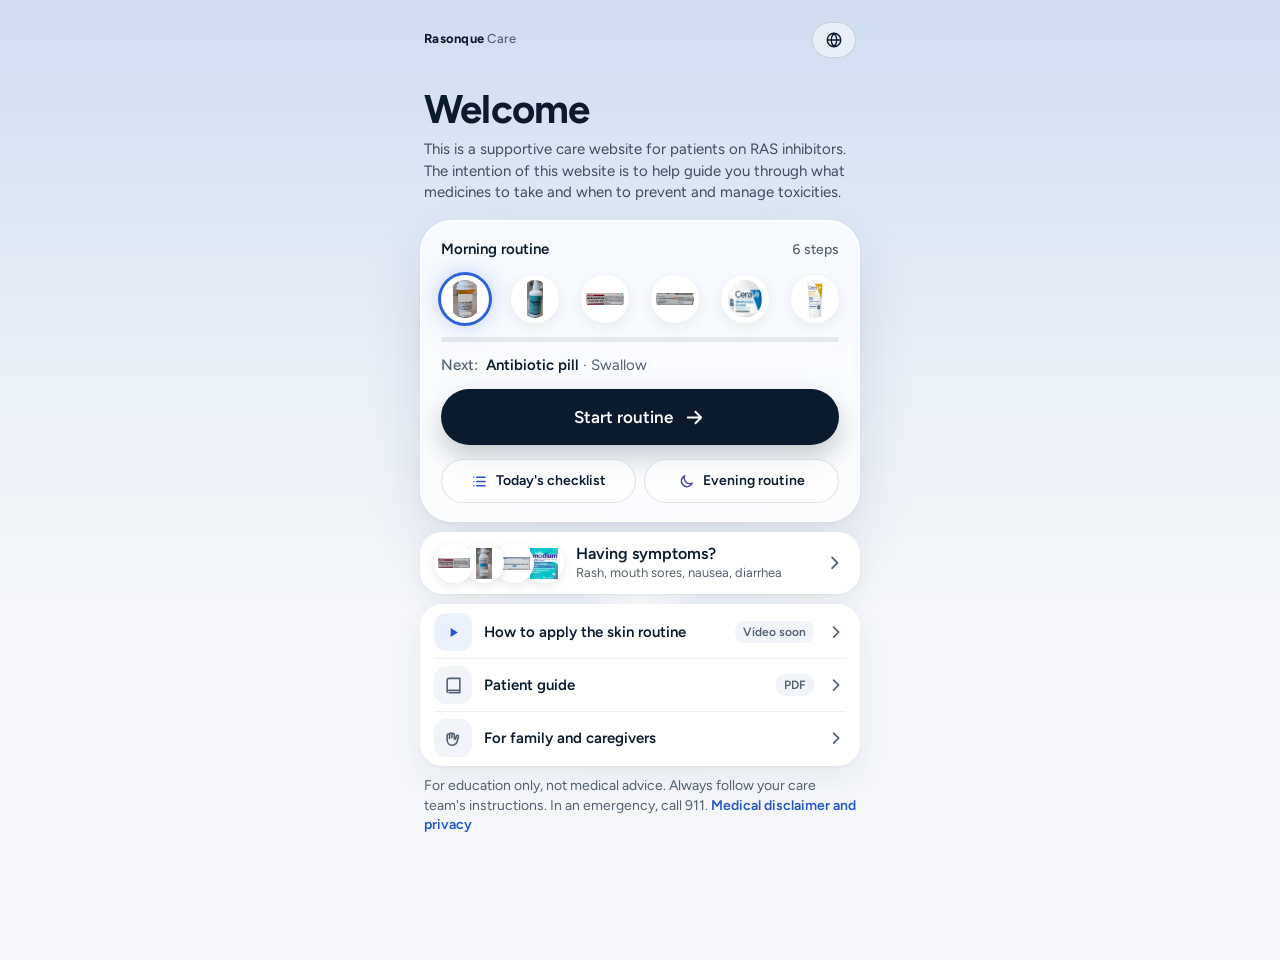
==== commit 8cd53855: "Remove Northwell mentions and all contact features - Northwell removed from the About page, share de" ====
--- a/index.html
+++ b/index.html
@@ -9,7 +9,7 @@
 <meta name="theme-color" content="#CFDDF2" media="(prefers-color-scheme: light)">
 <meta name="theme-color" content="#0F1B33" media="(prefers-color-scheme: dark)">
 <meta property="og:title" content="Rasonque Supportive Care">
-<meta property="og:description" content="The daily skin routine and side-effect medicines for people taking Rasonque, from your Northwell care team.">
+<meta property="og:description" content="The daily skin routine and side-effect medicines for people taking Rasonque.">
 <meta property="og:type" content="website">
 <meta property="og:url" content="https://rassupport.org/">
 <meta property="og:image" content="https://rassupport.org/img/og.png">
@@ -224,7 +224,7 @@
       <svg class="ic"><use href="#i-chev"/></svg>
     </a>
   </div>
-  <a class="strip" href="#call"><svg class="ic"><use href="#i-phone"/></svg><span>Severe, lasting, or getting worse? Call us.</span><svg class="ic chev"><use href="#i-chev"/></svg></a>
+  <p class="strip"><svg class="ic"><use href="#i-info"/></svg><span>Severe, lasting, or getting worse? Contact your care team.</span></p>
   <p class="note">Use exactly as your care team directed.</p>
 </section>
 
@@ -244,7 +244,7 @@
       <div class="medhead"><span class="ph xs"><img src="img/clotrimazole.jpg" alt="Clotrimazole troche bottle"><span class="cshadow"></span></span><span><b>Clotrimazole lozenge</b><small>Also called a "troche"</small></span></div>
       <div class="r"><span class="big acc">3×<small>a day</small></span><span>let it dissolve in your mouth, only if you have mouth sores</span></div>
     </div>
-    <a class="strip" href="#call"><svg class="ic"><use href="#i-phone"/></svg><span>Severe, lasting, or getting worse? Call us.</span><svg class="ic chev"><use href="#i-chev"/></svg></a>
+    <p class="strip"><svg class="ic"><use href="#i-info"/></svg><span>Severe, lasting, or getting worse? Contact your care team.</span></p>
     <p class="note">Use exactly as your care team directed.</p>
   </div>
 </section>
@@ -261,7 +261,7 @@
       <div class="r first"><span class="big acc">1–3<small>days</small></span><span>once a day, before your morning Rasonque dose</span></div>
       <div class="r"><span class="big it">After<small>day 3</small></span><span>only if you have nausea, up to 3 times a day</span></div>
     </div>
-    <a class="strip" href="#call"><svg class="ic"><use href="#i-phone"/></svg><span>Severe, lasting, or getting worse? Call us.</span><svg class="ic chev"><use href="#i-chev"/></svg></a>
+    <p class="strip"><svg class="ic"><use href="#i-info"/></svg><span>Severe, lasting, or getting worse? Contact your care team.</span></p>
     <p class="note">Use exactly as your care team directed.</p>
   </div>
 </section>
@@ -280,7 +280,7 @@
       <div class="r"><span class="big it">Stop</span><span>after 12 hours with no diarrhea</span></div>
       <div class="r"><span class="big">16 mg</span><span>is the most in 24 hours</span></div>
     </div>
-    <a class="strip" href="#call"><svg class="ic"><use href="#i-phone"/></svg><span>More than 3 liquid stools in a day? Call us.</span><svg class="ic chev"><use href="#i-chev"/></svg></a>
+    <p class="strip"><svg class="ic"><use href="#i-info"/></svg><span>More than 3 liquid stools in a day? Contact your care team.</span></p>
     <p class="note">Use exactly as your care team directed.</p>
   </div>
 </section>
@@ -294,7 +294,7 @@
     <figure class="sev moderate"><div class="sev-ph"><svg class="ic"><use href="#i-image"/></svg>Photo coming soon</div><figcaption><i aria-hidden="true"></i>Moderate skin rash</figcaption></figure>
     <figure class="sev severe"><div class="sev-ph"><svg class="ic"><use href="#i-image"/></svg>Photo coming soon</div><figcaption><i aria-hidden="true"></i>Severe skin rash</figcaption></figure>
     <p class="note">The dermatology team is preparing these photos and what to do for each.</p>
-    <a class="strip" href="#call"><svg class="ic"><use href="#i-phone"/></svg><span>Severe, lasting, or getting worse? Call us.</span><svg class="ic chev"><use href="#i-chev"/></svg></a>
+    <p class="strip"><svg class="ic"><use href="#i-info"/></svg><span>Severe, lasting, or getting worse? Contact your care team.</span></p>
   </div>
 </section>
 
@@ -335,7 +335,7 @@
     <div class="about">
       <h2>What this site is</h2>
       <p>This is a supportive care website for patients on RAS inhibitors. The intention of this website is to help guide you through what medicines to take and when to prevent and manage toxicities.</p>
-      <p>It follows the Northwell Health patient guide <i>Supportive Medications for Rasonque (daraxonrasib)</i>, version 1.11, September 2026. <a href="#guide">Read the guide</a></p>
+      <p>It follows the patient guide <i>Supportive Medications for Rasonque (daraxonrasib)</i>, version 1.11, September 2026. <a href="#guide">Read the guide</a></p>
     </div>
     <div class="about" id="disclaimer">
       <h2>Medical disclaimer</h2>
@@ -344,54 +344,15 @@
         <li>Always follow the instructions your care team gives you. If they are different from what this site says, follow your care team.</li>
         <li>Your medicines, doses and schedule may not match what is shown here. Do not start, stop or change a medicine or its dose without talking to your care team first.</li>
         <li>Using this site does not make you a patient of any doctor, clinic or hospital.</li>
-        <li>Call your care team if symptoms are severe, don't go away, or get worse.</li>
+        <li>Contact your care team if symptoms are severe, don't go away, or get worse.</li>
         <li><b>If you think you are having a medical emergency, call 911 or go to the nearest emergency room.</b></li>
       </ul>
     </div>
     <div class="about">
       <h2>Privacy</h2>
-      <p>There are no accounts, cookies, ads or tracking. Your checklist and any phone number you save are kept in this browser on this device only. They are never sent anywhere.</p>
-    </div>
-  </div>
-</section>
-
-<!-- CALL -->
-<section class="page dark" id="page-call" data-page hidden>
-  <div class="stars" aria-hidden="true"><i></i><i></i><i></i><i></i><i></i></div>
-  <div class="bar"><a class="circ" href="#home" aria-label="Back to home"><svg class="ic"><use href="#i-back"/></svg></a></div>
-  <div class="intro inset" style="padding-top:.75rem">
-    <span class="eyebrow">Day or night</span>
-    <h1>Call your care team <i>if…</i></h1>
-  </div>
-  <div class="reasons inset">
-    <p><span>Symptoms are <b>severe</b>, <b>don't go away</b>, or <b>get worse</b>.</span></p>
-    <p><span><b>More than 3 liquid stools</b> in a day.</span></p>
-    <p><span>You have <b>any questions or concerns</b>.</span></p>
-  </div>
-  <div class="card light">
-    <div class="team" id="teamEmpty">
-      <span class="eyebrow">Your care team</span>
-      <p class="team-h">Add their phone number</p>
-      <p class="team-p">So you can call with one tap. It stays on this phone only and is never sent anywhere.</p>
-      <button class="btn" type="button" id="teamAdd"><svg class="ic"><use href="#i-edit"/></svg>Add phone number</button>
-      <p class="team-s">It's on your appointment card or your clinic's paperwork. Your nurse can type it in for you.</p>
-    </div>
-    <form class="team" id="teamForm" hidden novalidate>
-      <span class="eyebrow">Your care team</span>
-      <label for="telMain"><span>Phone number</span><input class="tel-in" id="telMain" type="tel" inputmode="tel" autocomplete="off" maxlength="24"></label>
-      <label for="telAfter"><span>After hours <em>(optional)</em></span><input class="tel-in" id="telAfter" type="tel" inputmode="tel" autocomplete="off" maxlength="24"></label>
-      <p class="code-err" id="telErr" hidden>Enter a phone number with at least 7 digits.</p>
-      <button class="btn" type="submit">Save on this phone</button>
-      <button class="btn quiet" type="button" id="teamCancel">Cancel</button>
-    </form>
-    <div class="team" id="teamSaved" hidden>
-      <div class="between" style="align-items:center"><span class="eyebrow">Your care team</span><button class="textbtn" type="button" id="teamChange">Change</button></div>
-      <span class="num-big" id="teamNum"></span>
-      <a class="btn" id="teamCall" href="tel:"><svg class="ic"><use href="#i-phone"/></svg>Call now</a>
-      <div class="afterh" id="teamAfterRow"><span>After hours</span><a id="teamAfter" href="tel:"></a></div>
-    </div>
-  </div>
-  <p class="fine inset"><b>Emergency?</b> Call 911.</p>
+      <p>There are no accounts, cookies, ads or tracking. Your checklist is kept in this browser on this device only. It is never sent anywhere.</p>
+    </div>
+  </div>
 </section>
 
 <!-- CAREGIVERS -->
@@ -407,7 +368,7 @@
       <li>Line up everything in the order it goes on: the antibiotic pill, the spray, two creams, moisturizer and sunscreen.</li>
       <li>Apply the triamcinolone cream and moisturizer to the back and trunk.</li>
       <li>Set two reminders a day, morning and evening.</li>
-      <li>Know <a href="#call">when to call the care team</a>.</li>
+      <li>Know the warning signs: symptoms that are severe, don't go away or get worse, and more than 3 liquid stools in a day.</li>
     </ul>
   </div>
   <div class="video"><span class="play"><svg class="ic"><use href="#i-play"/></svg></span><p><b>Video: applying cream to someone's back</b><br>Coming soon.</p></div>
@@ -416,7 +377,7 @@
 
 </main>
 
-<div class="fab" id="fab"><a href="#call"><span class="ph-ico"><svg class="ic"><use href="#i-phone"/></svg></span>Call care team</a></div>
+
 </div>
 <script src="js/app.js"></script>
 </body>
--- a/css/site.css
+++ b/css/site.css
@@ -1,7 +1,7 @@
 /* v6 "Clinical Blue". A cool sky at the top of every screen follows the routine you are on: clear blue for
-   the morning routine, a soft indigo for the evening one, a deep blue night on Call. It always fades to paper before small text
+   the morning routine and a soft indigo for the evening one. It always fades to paper before small text
    sits on it. One typeface, Figtree, in sentence case throughout. Blue means progress. There is no tab bar: Home links to
-   everything, inner screens have a back button, and a terracotta "Call care team" button sits in the bottom corner.
+   everything and inner screens have a back button. The site has no contact features: no call button, no phone numbers.
    v8: Home introduces the site on the first visit, then greets; the routine card carries Today and the other routine;
    one row leads to Symptoms (rash first); one Learn card holds the how-to video, the patient guide and caregivers. */
 :root{
@@ -20,7 +20,6 @@
   --pulse-bg:#EAF0FC; --lang-edge:rgba(11,27,46,.14); --lang-bg:rgba(255,255,255,.5);
   --ink2:#3E4C60; --ghost-bg:rgba(255,255,255,.6); --ghost-edge:rgba(11,27,46,.12); --quiet-bg:#F1F4F9; --quiet-ink:#546172;
   --ph-bg:linear-gradient(135deg,#F4ECE6 0%,#EADCD2 100%); --ph-ink:#6B5242; --ph-edge:rgba(154,107,30,.2);
-  --call:#B4473A; --call-shadow:0 14px 30px rgba(180,71,58,.32),0 2px 6px rgba(180,71,58,.2);
   --stage-glow:#EAF1FC; --stage-shadow:0 24px 60px rgba(30,50,90,.12),0 2px 6px rgba(30,50,90,.05);
   --home-am:linear-gradient(180deg,#CFDDF2 0%,#DCE6F5 30%,#EAF0F8 62%,#F5F7FA 100%);
   --home-pm:linear-gradient(180deg,#D5D6EE 0%,#E1E2F2 30%,#ECEDF6 62%,#F5F7FA 100%);
@@ -47,7 +46,6 @@
     --pulse-bg:rgba(111,151,242,.16); --lang-edge:rgba(255,255,255,.18); --lang-bg:rgba(255,255,255,.06);
     --ink2:#C3CCDA; --ghost-bg:rgba(255,255,255,.06); --ghost-edge:rgba(255,255,255,.16); --quiet-bg:rgba(255,255,255,.08); --quiet-ink:#A3AEC0;
     --ph-bg:rgba(255,255,255,.06); --ph-ink:#B8C2D2; --ph-edge:rgba(255,255,255,.14);
-    --call:#B4473A; --call-shadow:0 14px 30px rgba(0,0,0,.45);
     --stage-glow:#EAF1FC; --stage-shadow:0 24px 60px rgba(0,0,0,.35);
     --home-am:linear-gradient(180deg,#0F1B33 0%,#16264A 34%,#1E3260 58%,#16233F 82%,#0D1524 100%);
     --home-pm:linear-gradient(180deg,#121535 0%,#1C1F4C 34%,#282A60 58%,#191B3E 82%,#0D1524 100%);
@@ -73,7 +71,6 @@
   --pulse-bg:rgba(111,151,242,.16); --lang-edge:rgba(255,255,255,.18); --lang-bg:rgba(255,255,255,.06);
     --ink2:#C3CCDA; --ghost-bg:rgba(255,255,255,.06); --ghost-edge:rgba(255,255,255,.16); --quiet-bg:rgba(255,255,255,.08); --quiet-ink:#A3AEC0;
     --ph-bg:rgba(255,255,255,.06); --ph-ink:#B8C2D2; --ph-edge:rgba(255,255,255,.14);
-    --call:#B4473A; --call-shadow:0 14px 30px rgba(0,0,0,.45);
   --stage-glow:#EAF1FC; --stage-shadow:0 24px 60px rgba(0,0,0,.35);
   --home-am:linear-gradient(180deg,#0F1B33 0%,#16264A 34%,#1E3260 58%,#16233F 82%,#0D1524 100%);
   --home-pm:linear-gradient(180deg,#121535 0%,#1C1F4C 34%,#282A60 58%,#191B3E 82%,#0D1524 100%);
@@ -333,8 +330,7 @@
 .medhead{display:flex;align-items:center;gap:.875rem;padding:1rem 0 .875rem}
 .medhead b{display:block;font-size:1.125rem;line-height:1.3;font-weight:600}
 .medhead small{display:block;color:var(--muted);font-size:.875rem}
-.strip{background:var(--danger-soft);color:var(--danger);border-radius:1.5rem;padding:1.125rem 1.25rem;display:flex;align-items:center;gap:.875rem;text-decoration:none;font-weight:600;line-height:1.35}
-.strip .chev{margin-left:auto}
+.strip{margin:0;background:var(--danger-soft);color:var(--danger);border-radius:1.5rem;padding:1rem 1.25rem;display:flex;align-items:center;gap:.875rem;font-weight:600;line-height:1.35}
 
 /* Call: a night sky */
 .page.dark{position:relative;color:#FFFFFF;gap:1.6rem}
@@ -394,19 +390,6 @@
 .about li + li{margin-top:.45em}
 .about a,.note a{color:var(--accent-text);font-weight:600;text-decoration:none}
 .about a:hover,.note a:hover{text-decoration:underline}
-/* Call: the care team's number, kept on this phone only */
-.team{display:flex;flex-direction:column;gap:.875rem}
-.team[hidden]{display:none}
-.team-h{font-family:var(--display);font-weight:700;font-size:1.375rem;line-height:1.15;letter-spacing:-.02em}
-.team-p{font-size:.9375rem;line-height:1.45;color:#546172}
-.team-s{font-size:.8125rem;line-height:1.4;color:#546172}
-.team label{font-weight:600;font-size:.875rem;display:flex;flex-direction:column;gap:.375rem}
-.team label em{font-style:normal;font-weight:500;color:#546172}
-.tel-in{height:3.25rem;border-radius:1rem;border:0;box-shadow:inset 0 0 0 2px #C7D0DC;background:#FFFFFF;color:#0B1B2E;font-family:var(--body);font-size:1.25rem;font-weight:600;padding:0 1rem;width:100%;font-variant-numeric:tabular-nums}
-.tel-in:focus{outline:none;box-shadow:inset 0 0 0 2px #2F62D9}
-.card.light .btn.quiet{background:transparent;color:#546172;box-shadow:none}
-.textbtn{border:0;background:transparent;color:#2456C8;font:inherit;font-weight:600;font-size:.875rem;cursor:pointer;padding:.5rem 0;min-height:2.75rem}
-.afterh a{color:#0B1B2E;font-weight:700;font-size:1rem;text-decoration:none;font-variant-numeric:tabular-nums}
 
 /* Caregivers and video placeholders */
 .card ul{margin:0;padding-left:1.2em}
@@ -424,12 +407,3 @@
 .code-err{color:var(--danger);font-size:.875rem;font-weight:700}
 .proto-note{color:var(--muted);font-size:.875rem;line-height:1.45;margin-top:auto;padding:0 .25rem}
 
-/* Call button: terracotta, bottom corner of the column, on every screen but Routine, Call and Welcome.
-   It is sticky, so it floats while you scroll and takes its own space at the end of the page. Text scrolling under it fades
-   into the page colour rather than peeking out around the button. */
-.fab{position:sticky;bottom:0;z-index:5;display:flex;justify-content:flex-end;padding:1.25rem max(16px,env(safe-area-inset-right,0px)) max(24px,calc(env(safe-area-inset-bottom,0px) + 12px)) 16px;pointer-events:none;background:linear-gradient(180deg,transparent 0%,var(--bg) 58%)}
-.fab a{pointer-events:auto;display:inline-flex;align-items:center;gap:.625rem;height:3.5rem;padding:0 1.375rem 0 .5rem;border-radius:1.75rem;background:var(--call);color:#FFFFFF;text-decoration:none;font-weight:600;font-size:1rem;box-shadow:var(--call-shadow);transition:transform .2s,filter .2s}
-.fab .ph-ico{width:2.5rem;height:2.5rem;border-radius:50%;background:rgba(255,255,255,.18);display:flex;align-items:center;justify-content:center}
-.fab .ph-ico svg.ic{width:1.25rem;height:1.25rem}
-@media (hover:hover){.fab a:hover{filter:brightness(1.06);transform:translateY(-1px)}}
-.fab a:focus-visible{outline-color:var(--fg);outline-offset:3px}
